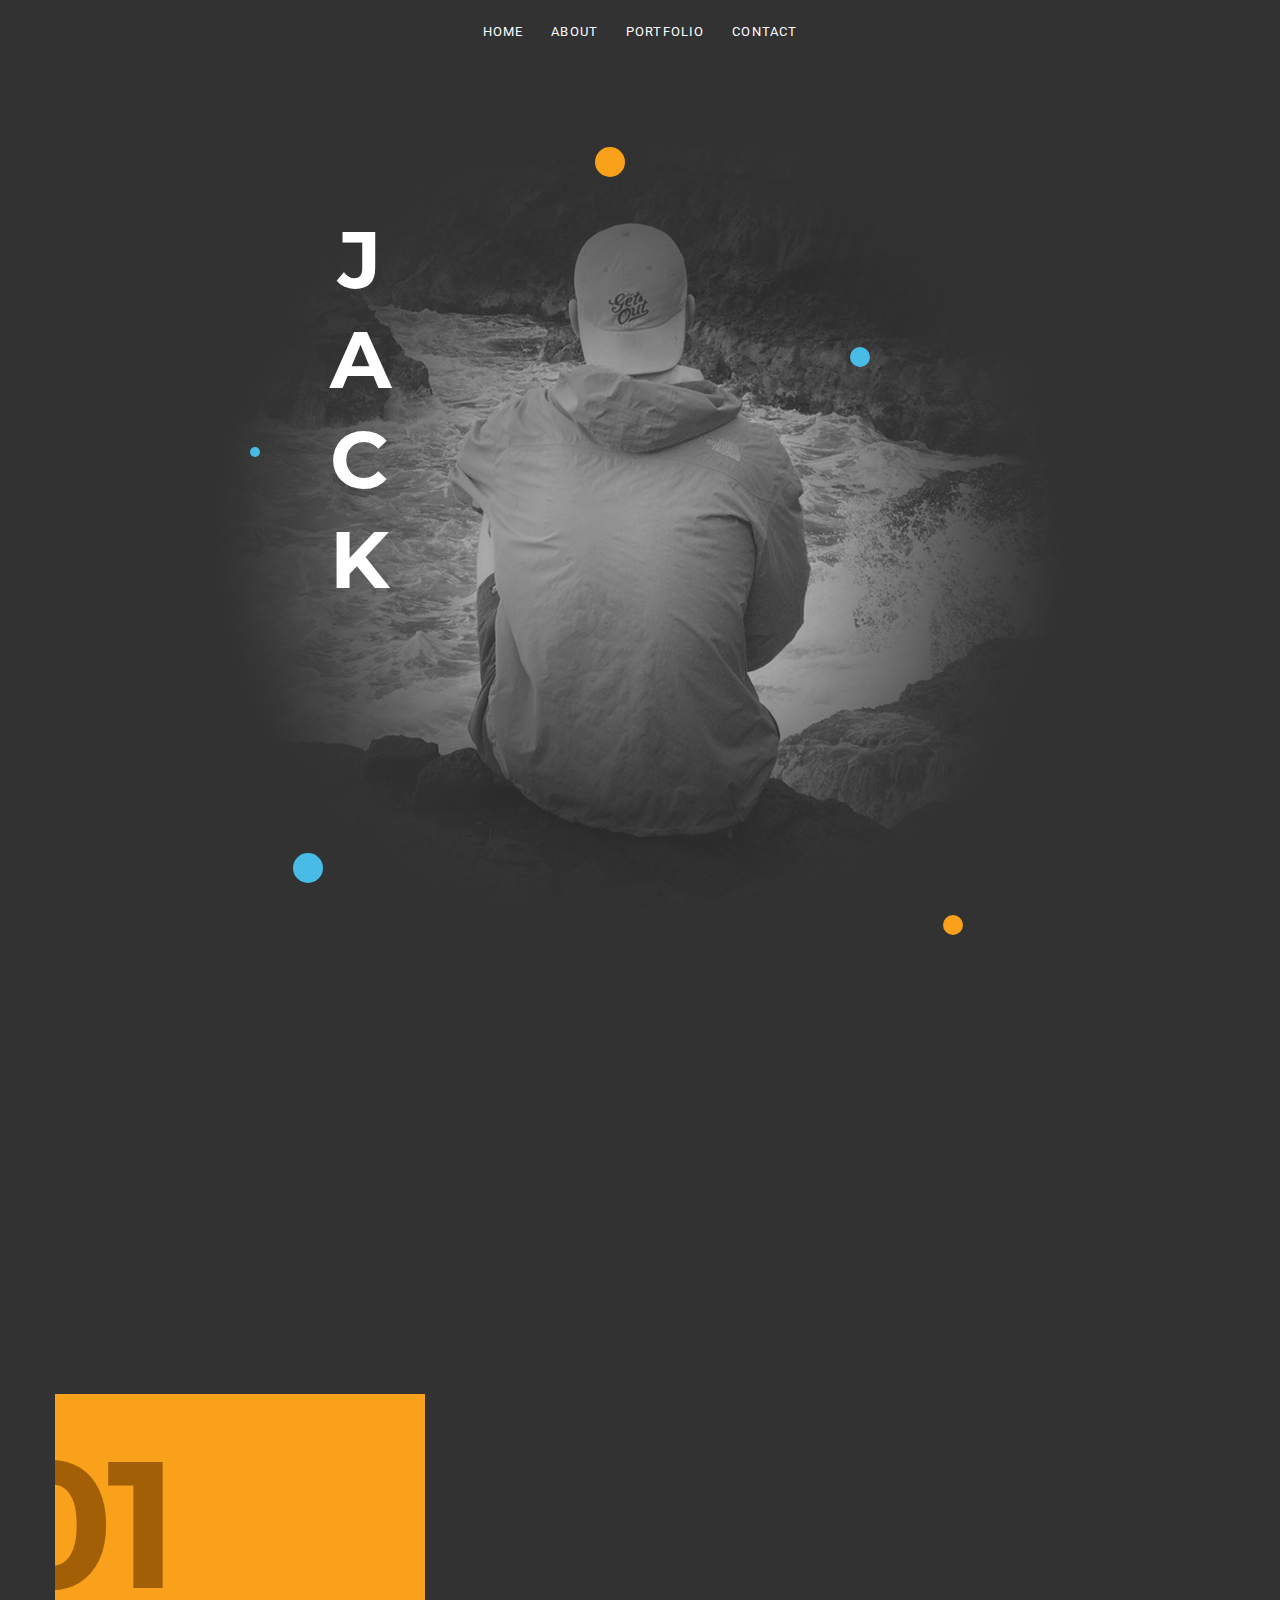
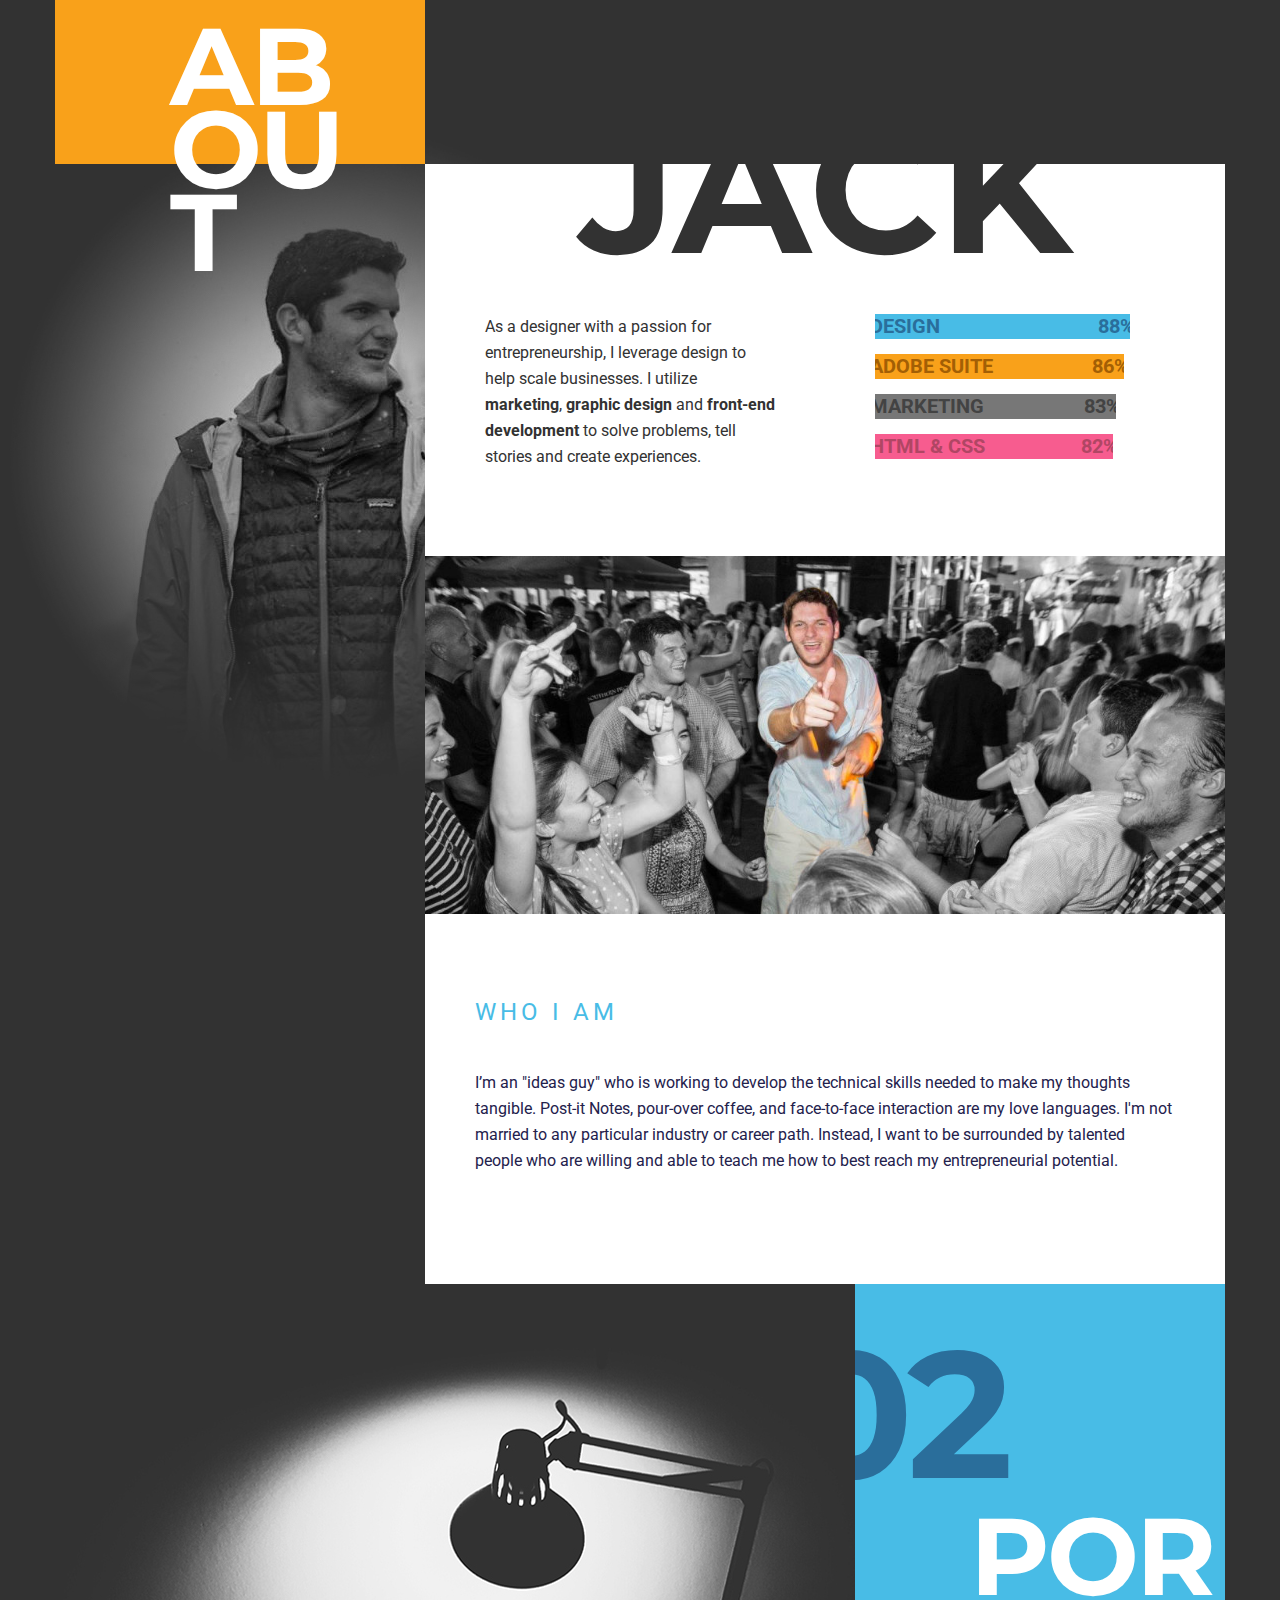
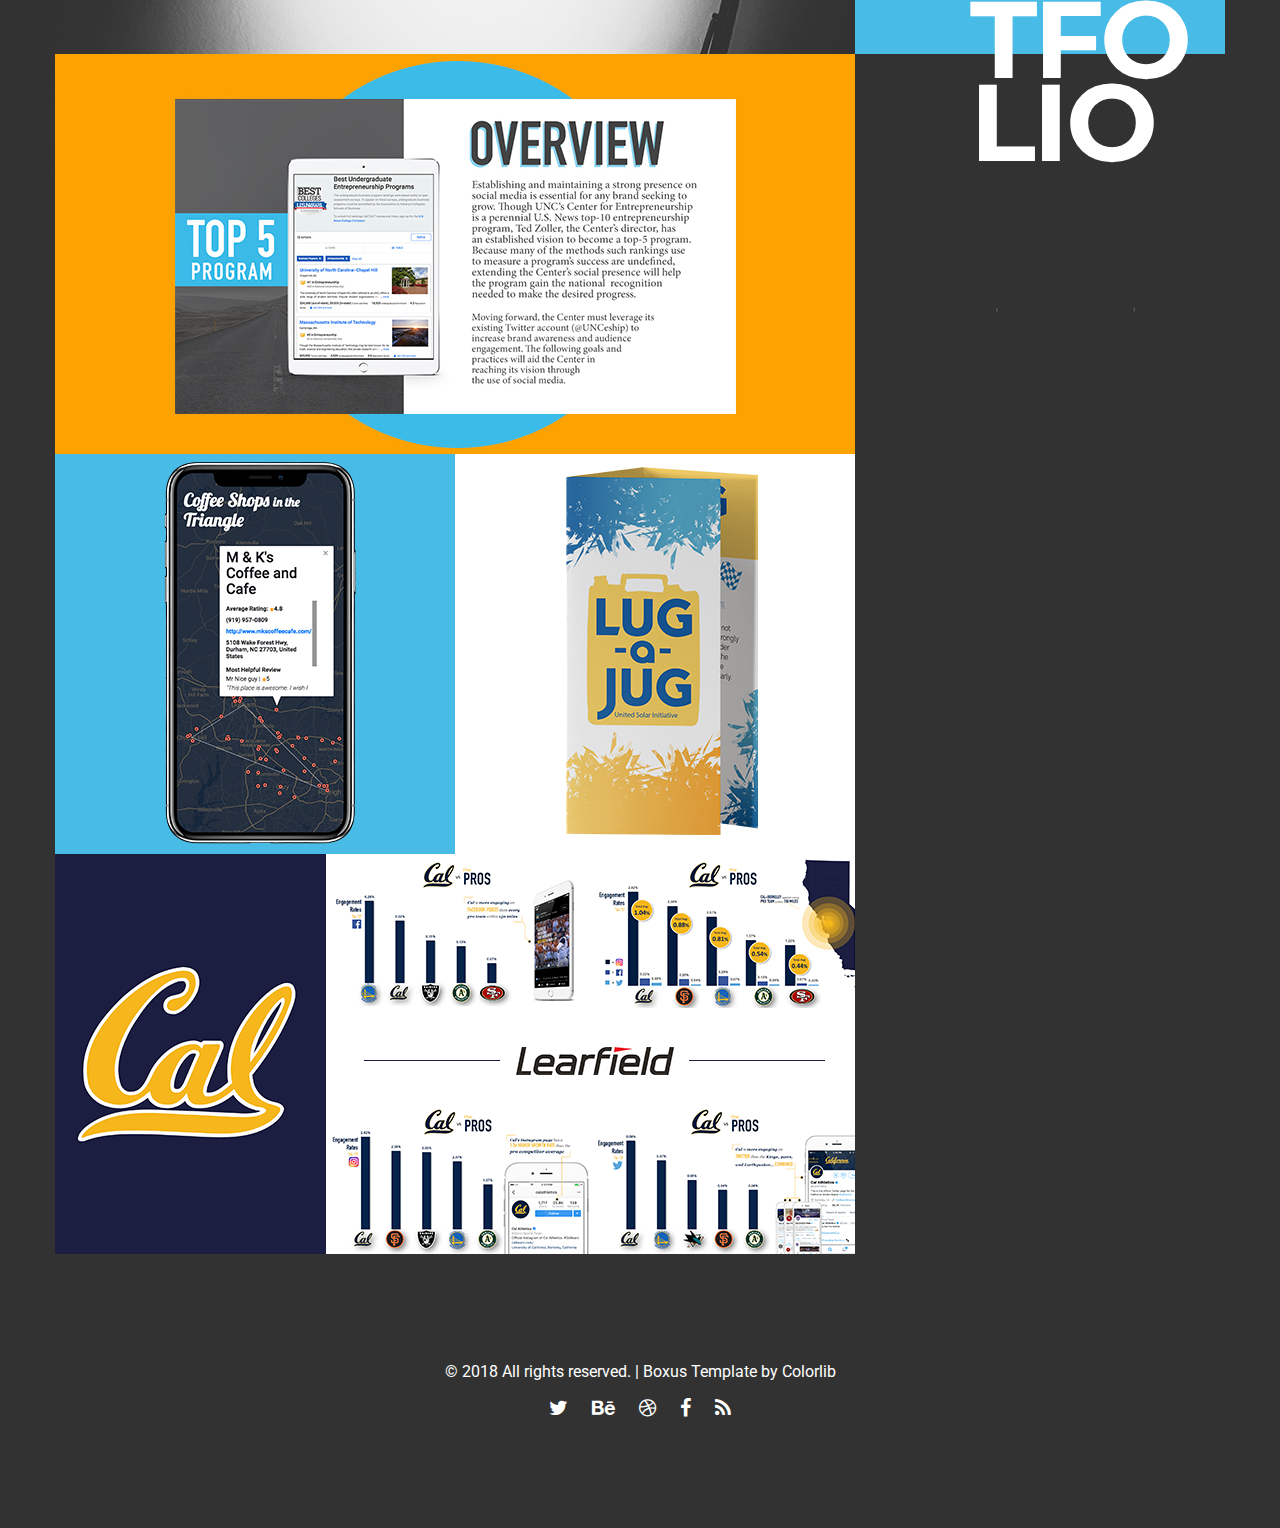
==== index.html @ 092ed798 "orbit done for now" ====
<!DOCTYPE HTML>
<html lang="en-US">
    <head>
        <title>Jack Molloy Design</title>
        <meta http-equiv="Content-Type" content="text/html; charset=UTF-8">
        <meta name="description" content="Template by Colorlib" />
        <meta name="keywords" content="HTML, CSS, JavaScript, PHP" />
        <meta name="author" content="Colorlib" />
        <meta name="viewport" content="width=device-width, initial-scale=1, maximum-scale=1">

        <link rel="shortcut icon" href="images/favicon.png" />
        <link href='http://fonts.googleapis.com/css?family=Roboto:300,400,400i,700,700i,900|Montserrat:400,700|PT+Serif' rel='stylesheet' type='text/css'>
        <link rel="stylesheet" type="text/css"  href='css/clear.css' />
        <link rel="stylesheet" type="text/css"  href='css/common.css' />
        <link rel="stylesheet" type="text/css"  href='css/font-awesome.min.css' />
        <link rel="stylesheet" type="text/css"  href='css/carouFredSel.css' />
        <link rel="stylesheet" type="text/css"  href='css/prettyPhoto.css' />
        <link rel="stylesheet" type="text/css"  href='css/sm-clean.css' />
        <link rel="stylesheet" type="text/css"  href='style.css' />

        <!--[if lt IE 9]>
                <script src="js/html5.js"></script>
        <![endif]-->

    </head>
    <body>

        <!-- Preloader Gif -->
        <table class="doc-loader">
            <tr>
                <td>
                    <img src="images/ajax-document-loader.gif" alt="Loading..." />
                </td>
            </tr>
        </table>

        <!-- Menu -->
        <div class="menu-wrapper center-relative">
            <nav id="header-main-menu">
                <div class="mob-menu">MENU</div>
                <ul class="main-menu sm sm-clean">
                    <li><a href="#home">Home</a></li>
                    <!-- <li><a href="#services">Services</a></li> -->
                    <li><a href="#aboutMe">About</a></li>
                    <li><a href="#portfolio">Portfolio</a></li>
                    <!-- <li><a href="#news">News</a></li>
                    <li><a href="#video">Video</a></li>
                    <li><a href="#skills">Skills</a></li> -->
                    <li><a href="#contact">Contact</a></li>
                </ul>
            </nav>
        </div>



        <!-- Home -->

        <div id="home" class="section intro-page">
            <div class="block ">
                <!-- <img class="top-logo" src="images/final_logo_white.png" alt="Boxus" /> -->
                <br>
                <div class="block content-1170 center-relative ">
                  <!-- <div class="section-title-holder section-title-holder-logo right"> -->

                    <!-- https://codepen.io/alandunning/pen/bNNRvQ -->
                    <div id="circle-orbit-container">

                      <!-- Circles closest to the central point -->
                      <!-- <div id="inner-orbit-bg"> -->
                        <div id="inner-orbit">
                        <div class="inner-orbit-cirlces"></div>
                        <div class="inner-orbit-cirlces-2"></div>
                        <div class="inner-orbit-cirlces-5"></div>
                        <!-- <div class="inner-orbit-cirlces-2"></div> -->
                        </div>
                      <!-- </div> -->

                      <!-- Circles second closest to the central point -->
                      <div id="middle-orbit">
                        <!-- <div class="middle-orbit-cirlces"></div> -->
                        <div class="inner-orbit-cirlces-3"></div>
                        <div class="inner-orbit-cirlces-4"></div>
                      </div>

                      <!-- Circles furthest away to the central point -->
                      <div id="outer-orbit">
                        <!-- <div class="outer-orbit-cirlces"></div> -->
                        <div class="outer-orbit-cirlces-2">
                          <div class="mytextwithicon"></div>
                        </div>
                        <div class="outer-orbit-cirlces-3">
                          <div class="mytextwithicon-2"></div>
                        </div>
                        <div class="outer-orbit-cirlces-4">
                          <div class="mytextwithicon-3"></div>
                        </div>
                        <div class="outer-orbit-cirlces-5">
                          <div class="mytextwithicon-4"></div>
                        </div>
                      </div>



                  </div>

                  <!-- <img src="images/jack_logo2.png" alt=""> -->
                <!-- </div> -->
                <!-- <div class="section-title-holder right">
                    <div class="section-num">
                        <span>01</span>
                    </div>
                    <h2 class="entry-title">JA<br>CK</h2>
                </div> -->
              </div>
                <!-- <h1 class="big-title"> <span class="white">jack</span> <span class="blu">molloy </span><span class="orange">design</span> </h1> -->
            </div>
        </div>


        <!-- Who I Am -->
        <div id="aboutMe" class="section">
            <div class="block content-1170 center-relative">
                <div class="section-title-holder left">
                    <div class="section-num">
                        <span>01</span>
                    </div>
                    <h2 class="entry-title">ABOU<br>T</h2>
                </div>
                <div class="section-content-holder right">
                    <div class="content-wrapper">
                        <div class="content-title-holder">
                            <p class="content-title">Jack</p>
                        </div>
                        <div class="one_half ">
                          As a designer with a passion for entrepreneurship, I leverage design to help scale businesses. I utilize <strong>marketing</strong>, <strong>graphic design</strong> and <strong>front-end development</strong> to solve problems, tell stories and create experiences.
                        </div>
                        <div class="one_half last ">

                          <div class="progress_bar ">
                              <div class="progress_bar_field_holder" style="width:88%;">
                                  <div class="progress_bar_title" style="color: #2a6e9b">DESIGN</div>
                                  <div class="progress_bar_percent_text" style="color: #2a6e9b">88%</div>
                                  <div class="progress_bar_field_perecent" style="background-color:#48bce6;"></div>
                              </div>
                          </div>
                          <div class="progress_bar ">
                              <div class="progress_bar_field_holder" style="width:86%;">
                                  <div class="progress_bar_title" style="color: #a35f05">ADOBE SUITE</div>
                                  <div class="progress_bar_percent_text" style="color: #a35f05">86%</div>
                                  <div class="progress_bar_field_perecent" style="background-color:#f9a11a;"></div>
                              </div>
                          </div>
                          <div class="progress_bar ">
                              <div class="progress_bar_field_holder" style="width:83%;">
                                  <div class="progress_bar_title" style="color: #434343">MARKETING</div>
                                  <div class="progress_bar_percent_text" style="color: #434343">83%</div>
                                  <div class="progress_bar_field_perecent" style="background-color:#777777;"></div>
                              </div>
                          </div>
                          <div class="progress_bar ">
                              <div class="progress_bar_field_holder" style="width:82%;">
                                  <div class="progress_bar_title" style="color: #b04664">HTML & CSS</div>
                                  <div class="progress_bar_percent_text" style="color: #b04664">82%</div>
                                  <div class="progress_bar_field_perecent" style="background-color:#f75c8f;"></div>
                              </div>
                          </div>

                            <!-- <span style="color: #e54b76;"><strong>Aug. 2017 – Present ·</strong></span> <span style="color:#727190;"><em>Art Studio Lorem Donec</em></span><br>
                            <span style="color: #e54b76;"><strong>Summer 2017 ·</strong></span> <span style="color:#727190;"><em>Per Set Web Site</em></span><br>
                            <span style="color: #e54b76;"><strong>2006-2010 ·</strong></span> <span style="color:#727190;"><em>Setera Donec EstNunc</em></span><br>
                            <span style="color: #e54b76;"><strong>2010-2013 ·</strong></span> <span style="color:#727190;"><em>Studio Labore Tempor</em></span><br>
                            <span style="color: #e54b76;"><strong>2013-2016 ·</strong></span> <span style="color:#727190;"><em>Magna Ipsum Amet</em></span><br> -->
                        </div><div class="clear"></div>
                        <br>
                        <br>
                    </div>

                    <div class="full-width ">
                        <script>
                            var aboutImage_speed = "500";
                            var aboutImage_auto = "false";
                            var aboutImage_hover = "true";
                        </script>
                        <div class="image-slider-wrapper relative img aboutImage">
                            <a id="aboutImage_next" class="image_slider_next" href="#"></a>
                            <div class="caroufredsel_wrapper">
                                <ul id="aboutImage" class="image-slider slides">
                                    <li><img src="images/jack.jpg" alt=""></li>
                                    <!-- <li><img src="demo-images/about_img_05.jpg" alt=""></li>
                                    <li><img src="demo-images/about_img_06.jpg" alt=""></li> -->
                                </ul>
                            </div>
                            <div class="clear"></div>
                        </div>

                        <script>
                            var team1_speed = "500";
                            var team1_auto = "false";
                            var team1_hover = "true";
                        </script>
                        <div class="image-slider-wrapper relative team team1">
                            <a id="team1_next" class="image_slider_next" href="#"></a>
                            <div class="caroufredsel_wrapper">
                                <ul id="team1" class="image-slider slides">
                                    <li>
                                        <div class="member-content-holder">
                                            <!-- <h4 class="member-name">Jack Molloy</h4> -->
                                            <p class="member-position">WHO I AM</p>
                                            <div class="member-content">
                                              I’m an "ideas guy" who is working to develop the technical skills needed to make my thoughts tangible. Post-it Notes, pour-over coffee, and face-to-face interaction are my love languages. I'm not married to any particular industry or career path. Instead, I want to be surrounded by talented people who are willing and able to teach me how to best reach my entrepreneurial potential.<br>
                                            </div>
                                        </div>
                                        <!-- <div class="member-image-holder">
                                            <img src="demo-images/about_img_01.jpg" alt="">
                                        </div> -->
                                        <div class="clear"></div>
                                    </li>

                                    <!-- <li>
                                        <div class="member-content-holder">
                                            <h4 class="member-name">John Doe</h4>
                                            <p class="member-position">SEO MASTER</p>
                                            <div class="member-content">
                                                Eiusmod tempor incididunt ut dolore magna labore eiusmod. Lorem ipsum dolor sit amet consectetur est lorem adipisicing elit, sed do eiusmod tempor polor sit amet consectetur.<br>
                                            </div>
                                        </div>
                                        <div class="member-image-holder">
                                            <img src="demo-images/about_img_02.jpg" alt="">
                                        </div>
                                        <div class="clear"></div>
                                    </li> -->

                                    <!-- <li>
                                        <div class="member-content-holder">
                                            <h4 class="member-name">John Doe</h4>
                                            <p class="member-position">PSD GURU</p>
                                            <div class="member-content">
                                                Eiusmod tempor incididunt ut dolore magna labore eiusmod. Lorem ipsum dolor sit amet consectetur est lorem adipisicing elit, sed do eiusmod tempor polor sit amet consectetur.<br>
                                            </div>
                                        </div>
                                        <div class="member-image-holder">
                                            <img src="demo-images/about_img_03.jpg" alt="">
                                        </div>
                                        <div class="clear"></div>
                                    </li> -->
                                </ul>
                            </div>
                            <div class="clear"></div>
                        </div>
                    </div>   <!-- end full-width div -->

                </div>
                <div class="clear"></div>
            </div>
        </div>



        <!-- Service -->

        <!-- <div id="services" class="section">
            <div class="block content-1170 center-relative">
                <div class="section-title-holder left">
                    <div class="section-num">
                        <span>01</span>
                    </div>
                    <h2 class="entry-title">Services</h2>
                </div>
                <div class="section-content-holder right">
                    <div class="content-wrapper">
                        <script>
                            var slider1_speed = "500";
                            var slider1_auto = "false";
                            var slider1_hover = "true";
                        </script>
                        <div class="image-slider-wrapper relative service slider1">
                            <a id="slider1_next" class="image_slider_next" href ="#"></a>

                            <ul id="slider1" class="image-slider slides">
                                <li>
                                    <div class="service-holder ">
                                        <img src="demo-images/icon_01.png" alt="">
                                        <div class="service-content-holder">
                                            <div class="service-title">BRANDING</div>
                                            <div class="service-content">
                                                Donecos arem ipsum sit amet consectetur adipisicing elit sed eiusmod tempor incididunt ut donecos dolore ipsum temporest.<br />
                                            </div>
                                        </div>
                                    </div>
                                    <div class="service-holder ">
                                        <img src="demo-images/icon_02.png" alt="">
                                        <div class="service-content-holder">
                                            <div class="service-title">MOBILE APPS</div>
                                            <div class="service-content">
                                                Disum lorem sit amet consectetur adipisicing elit sed eiusmod tempor incididunt ut donecos dolore ipsum temporest.<br />
                                            </div>
                                        </div>
                                    </div>
                                    <div class="service-holder ">
                                        <img src="demo-images/icon_03.png" alt="">
                                        <div class="service-content-holder">
                                            <div class="service-title">WEB</div>
                                            <div class="service-content">
                                                Polor sit amet consectetur adipisicing elit sed eiusmod tempor incididunt ut dolore magna labore eiusmod.<br />
                                            </div>
                                        </div>
                                    </div>
                                    <div class="service-holder ">
                                        <img src="demo-images/icon_04.png" alt="">
                                        <div class="service-content-holder">
                                            <div class="service-title">GRAPHIC</div>
                                            <div class="service-content">
                                                Cadipisicing elit sed eiusmod tempor incididunt ut labore lorem ipsum dolor sit amet consectetur lorem ipsum dolor sit amet.<br />
                                            </div>
                                        </div>
                                    </div>
                                </li>
                                <li>
                                    <div class="service-holder ">
                                        <img src="demo-images/icon_03.png" alt="">
                                        <div class="service-content-holder">
                                            <div class="service-title">SERVICES</div>
                                            <div class="service-content">
                                                Donecos arem ipsum sit amet consectetur adipisicing elit sed eiusmod tempor incididunt ut donecos dolore ipsum temporest.<br />
                                            </div>
                                        </div>
                                    </div>
                                    <div class="service-holder ">
                                        <img src="demo-images/icon_04.png" alt="">
                                        <div class="service-content-holder">
                                            <div class="service-title">PSD</div>
                                            <div class="service-content">
                                                Disum lorem sit amet consectetur adipisicing elit sed eiusmod tempor incididunt ut donecos dolore ipsum temporest.<br />
                                            </div>
                                        </div>
                                    </div>
                                    <div class="service-holder ">
                                        <img src="demo-images/icon_02.png" alt="">
                                        <div class="service-content-holder">
                                            <div class="service-title">HTML</div>
                                            <div class="service-content">
                                                Polor sit amet consectetur adipisicing elit sed eiusmod tempor incididunt ut dolore magna labore eiusmod.<br />
                                            </div>
                                        </div>
                                    </div>
                                    <div class="service-holder ">
                                        <img src="demo-images/icon_01.png" alt="">
                                        <div class="service-content-holder">
                                            <div class="service-title">PHP</div>
                                            <div class="service-content">
                                                Cadipisicing elit sed eiusmod tempor incididunt ut labore lorem ipsum dolor sit amet consectetur lorem ipsum dolor sit amet.<br />
                                            </div>
                                        </div>
                                    </div>
                                </li>
                            </ul>
                            <div class = "clear"></div>
                        </div>

                    </div>
                </div>
                <div class='clear'></div>
            </div>
        </div> -->


        <!-- Portfolio -->
        <div id="portfolio" class="section">
            <div class="block content-1170 center-relative">
                <div class="section-title-holder right">
                    <div class="section-num">
                        <span>02</span>
                    </div>
                    <h2 class="entry-title">Portfolio</h2>
                </div>
                <div class="section-content-holder portfolio-holder left">
                    <div class="grid" id="portfolio-grid">
                        <div class="grid-sizer"></div>
                        <div class="grid-item element-item p_one">
                            <a href="single-portfolio.html">
                                <img src="images/ces_sm_thumb_simple.jpg" alt="">
                                <div class="portfolio-text-holder">
                                    <div class="portfolio-text-wrapper">
                                        <p class="portfolio-type">
                                            <img src="images/icon_post.svg" alt="">
                                        </p>
                                        <p class="portfolio-text">MARKETING</p>
                                        <p class="portfolio-sec-text">@UNCeship Social Media Strategy</p>
                                    </div>
                                </div>
                            </a>
                        </div>
                        <div class="grid-item element-item p_one_half">
                            <a href="single-portfolio2.html">
                                <img src="images/coffee_thumb.jpg" alt="">
                                <div class="portfolio-text-holder">
                                    <div class="portfolio-text-wrapper">
                                        <p class="portfolio-type">
                                            <img src="images/icon_post.svg" alt="">
                                        </p>
                                        <p class="portfolio-text">FRONT-END DEVELOPMENT</p>
                                        <p class="portfolio-sec-text">Coffee Shop Locator</p>
                                    </div>
                                </div>
                            </a>
                        </div>
                        <div class="grid-item element-item p_one_half">
                            <a href="single-portfolio3.html">
                                <img src="images/broch_thumb3.jpg" alt="">
                                <div class="portfolio-text-holder">
                                    <div class="portfolio-text-wrapper">
                                        <p class="portfolio-type">
                                            <img src="images/icon_post.svg" alt="">
                                        </p>
                                        <p class="portfolio-text">GRAPHIC DESIGN</p>
                                        <p class="portfolio-sec-text">USI Brochure</p>
                                    </div>
                                </div>
                            </a>
                        </div>
                        <div class="grid-item element-item p_one">
                            <a href="single-portfolio4.html">
                                <img src="images/cal_thumb_main.png" alt="">
                                <div class="portfolio-text-holder">
                                    <div class="portfolio-text-wrapper">
                                        <p class="portfolio-type">
                                            <img src="images/icon_post.svg" alt="">
                                        </p>
                                        <p class="portfolio-text">MARKETING</p>
                                        <p class="portfolio-sec-text">UC-Berkeley vs. The Pros</p>
                                    </div>
                                </div>
                            </a>
                        </div>
                        <!-- <div class="grid-item element-item p_one_half">
                            <a data-rel="prettyPhoto[gallery1]" href="demo-images/portfolio_item_08.jpg">
                                <img src="demo-images/portfolio_item_08.jpg" alt="">
                                <div class="portfolio-text-holder">
                                    <div class="portfolio-text-wrapper">
                                        <p class="portfolio-type">
                                            <img src="images/icon_post.svg" alt="">
                                        </p>
                                        <p class="portfolio-text">PSD MOCKUP</p>
                                        <p class="portfolio-sec-text">Smart Watch</p>
                                    </div>
                                </div>
                            </a>
                        </div>
                        <div class="grid-item element-item p_one">
                            <a data-rel="prettyPhoto[gallery1]" href="demo-images/portfolio_item_05.jpg">
                                <img src="demo-images/portfolio_item_05.jpg" alt="">
                                <div class="portfolio-text-holder">
                                    <div class="portfolio-text-wrapper">
                                        <p class="portfolio-type">
                                            <img src="images/icon_post.svg" alt="">
                                        </p>
                                        <p class="portfolio-text">PSD MOCKUP</p>
                                        <p class="portfolio-sec-text">Smart Watch</p>
                                    </div>
                                </div>
                            </a>
                        </div> -->
                    </div>

                    <div class="clear"></div>
                    <!-- <div class="block portfolio-load-more-holder">
                        <a target="_self" class="more-posts">LOAD MORE</a>
                        <img src="images/icon_infinity.svg" alt="Load more">
                    </div>
                </div> -->
                <div class="clear"></div>
            </div>
            <div class="clear"></div>
        </div>


        <!-- About -->
        <!-- <div id="about" class="section">
            <div class="block content-1170 center-relative">
                <div class="section-title-holder left">
                    <div class="section-num">
                        <span>03</span>
                    </div>
                    <h2 class="entry-title">CRAFTERS</h2>
                </div>
                <div class="section-content-holder right">
                    <div class="content-wrapper">
                        <div class="content-title-holder">
                            <p class="content-title">About</p>
                        </div>
                        <div class="one_half ">
                            Polor sit amet consectetur adipisicing elit sed eiusmod tempor incididunt ut dolore magna labore eiusmod. Lorem ipsum <strong>dolor sit amet</strong> consectetur est adipisicing elit, sed do eiusmod tempor
                        </div>
                        <div class="one_half last ">
                            <span style="color: #e54b76;"><strong>2001-2003 ·</strong></span> <span style="color:#727190;"><em>Art Studio Lorem Donec</em></span><br>
                            <span style="color: #e54b76;"><strong>2003-2006 ·</strong></span> <span style="color:#727190;"><em>Per Set Web Site</em></span><br>
                            <span style="color: #e54b76;"><strong>2006-2010 ·</strong></span> <span style="color:#727190;"><em>Setera Donec EstNunc</em></span><br>
                            <span style="color: #e54b76;"><strong>2010-2013 ·</strong></span> <span style="color:#727190;"><em>Studio Labore Tempor</em></span><br>
                            <span style="color: #e54b76;"><strong>2013-2016 ·</strong></span> <span style="color:#727190;"><em>Magna Ipsum Amet</em></span><br>
                        </div><div class="clear"></div>
                        <br>
                        <br>
                    </div>

                    <div class="full-width ">
                        <script>
                            var aboutImage_speed = "500";
                            var aboutImage_auto = "false";
                            var aboutImage_hover = "true";
                        </script>
                        <div class="image-slider-wrapper relative img aboutImage">
                            <a id="aboutImage_next" class="image_slider_next" href="#"></a>
                            <div class="caroufredsel_wrapper">
                                <ul id="aboutImage" class="image-slider slides">
                                    <li><img src="demo-images/about_img_04.jpg" alt=""></li>
                                    <li><img src="demo-images/about_img_05.jpg" alt=""></li>
                                    <li><img src="demo-images/about_img_06.jpg" alt=""></li>
                                </ul>
                            </div>
                            <div class="clear"></div>
                        </div>

                        <script>
                            var team1_speed = "500";
                            var team1_auto = "false";
                            var team1_hover = "true";
                        </script>
                        <div class="image-slider-wrapper relative team team1">
                            <a id="team1_next" class="image_slider_next" href="#"></a>
                            <div class="caroufredsel_wrapper">
                                <ul id="team1" class="image-slider slides">
                                    <li>
                                        <div class="member-content-holder">
                                            <h4 class="member-name">Robert Williams</h4>
                                            <p class="member-position">LEAD DESIGNER</p>
                                            <div class="member-content">
                                                Eiusmod tempor incididunt ut dolore magna labore eiusmod. Lorem ipsum dolor sit amet consectetur est lorem adipisicing elit, sed do eiusmod tempor polor sit amet consectetur.<br>
                                            </div>
                                        </div>
                                        <div class="member-image-holder">
                                            <img src="demo-images/about_img_01.jpg" alt="">
                                        </div>
                                        <div class="clear"></div>
                                    </li>

                                    <li>
                                        <div class="member-content-holder">
                                            <h4 class="member-name">John Doe</h4>
                                            <p class="member-position">SEO MASTER</p>
                                            <div class="member-content">
                                                Eiusmod tempor incididunt ut dolore magna labore eiusmod. Lorem ipsum dolor sit amet consectetur est lorem adipisicing elit, sed do eiusmod tempor polor sit amet consectetur.<br>
                                            </div>
                                        </div>
                                        <div class="member-image-holder">
                                            <img src="demo-images/about_img_02.jpg" alt="">
                                        </div>
                                        <div class="clear"></div>
                                    </li>

                                    <li>
                                        <div class="member-content-holder">
                                            <h4 class="member-name">John Doe</h4>
                                            <p class="member-position">PSD GURU</p>
                                            <div class="member-content">
                                                Eiusmod tempor incididunt ut dolore magna labore eiusmod. Lorem ipsum dolor sit amet consectetur est lorem adipisicing elit, sed do eiusmod tempor polor sit amet consectetur.<br>
                                            </div>
                                        </div>
                                        <div class="member-image-holder">
                                            <img src="demo-images/about_img_03.jpg" alt="">
                                        </div>
                                        <div class="clear"></div>
                                    </li>
                                </ul>
                            </div>
                            <div class="clear"></div>
                        </div> -->
                    <!-- </div>

                </div>
                <div class="clear"></div>
            </div>
        </div> -->


        <!-- News -->
        <!-- <div id="news" class="section">
            <div class="block content-1170 center-relative">
                <div class="section-title-holder right">
                    <div class="section-num">
                        <span>
                            04
                        </span>
                    </div>
                    <h2 class="entry-title">STORIES</h2>
                </div>
                <div class="section-content-holder left">
                    <div class="content-wrapper">
                        <div class="blog-holder block center-relative">

                            <article class="relative blog-item-holder center-relative">
                                <div class="num">01</div>
                                <div class="info">
                                    <div class="author vcard ">Robert Williams</div>
                                    <div class="cat-links">
                                        <ul>
                                            <li><a href="#">BRANDING</a></li>
                                        </ul>
                                    </div>
                                </div>
                                <h3 class="entry-title">
                                    <a href="#">Eiusmod tempor incididunt ut dolore magna labore eiusmod ipsum dolor</a>
                                </h3>
                                <div class="clear"></div>
                            </article>

                            <article class="relative blog-item-holder center-relative">
                                <div class="num">02</div>
                                <div class="info">
                                    <div class="author vcard ">Jim Davis</div>
                                    <div class="cat-links">
                                        <ul>
                                            <li><a href="#">TECH</a></li>
                                        </ul>
                                    </div>
                                </div>
                                <h3 class="entry-title">
                                    <a href="#">Incididunt ut dolore magna labore eiusmod lorem ipsum dolor sit</a>
                                </h3>
                                <div class="clear"></div>
                            </article>

                            <article class="relative blog-item-holder center-relative">
                                <div class="num">03</div>
                                <div class="info">
                                    <div class="author vcard ">Ann Peterson</div>
                                    <div class="cat-links">
                                        <ul>
                                            <li><a href="#">CRAFTING</a></li>
                                        </ul>
                                    </div>
                                </div>
                                <h3 class="entry-title">
                                    <a href="#">Labore eiusmod lorem ipsum dolor sit amet nunc labore incididunt ut dolore</a>
                                </h3>
                                <div class="clear"></div>
                            </article>

                            <article class="relative blog-item-holder center-relative">
                                <div class="num">04</div>
                                <div class="info">
                                    <div class="author vcard ">Robert Williams</div>
                                    <div class="cat-links">
                                        <ul>
                                            <li><a href="#">CRAFTING</a></li>
                                        </ul>
                                    </div>
                                </div>
                                <h3 class="entry-title">
                                    <a href="#">Dolor sit amet nunc labore incididunt ut dolore magna labore eiusmod</a>
                                </h3>
                                <div class="clear"></div>
                            </article>

                            <div class="latest-post-bottom-text">
                                <a href="#">GO TO BLOG</a>
                            </div>
                        </div>

                    </div>
                </div>
                <div class="clear"></div>
            </div>

            <div class="block content-1170 center-relative">
                <div class="extra-content-left">
                    <script> var text1_speed = "500";
                        var text1_auto = "false";
                        var text1_hover = "true";
                    </script>
                    <div class="text1 testimonial-slider-holder slider-holder">
                        <div class="caroufredsel_wrapper">
                            <ul id="text1" class="slides testimonial">
                                <li>
                                    <div class="testimonial-content">
                                        <p class="testimonial-text">The difference between a Designer and Developer, when it comes to design skills, is the difference between shooting a bullet and throwing it.</p>
                                        <p class="testimonial-author">SCOTT HANSELMAN</p>
                                    </div>
                                    <div class="clear">
                                    </div>
                                </li>
                                <li style="width: 500px;">
                                    <div class="testimonial-content">
                                        <p class="testimonial-text">To create anything–whether a short story or a magazine profile or a film or a sitcom–is to believe, if only momentarily, you are capable of magic.</p>
                                        <p class="testimonial-author">TOM BISSEL</p>
                                    </div>
                                    <div class="clear"></div>
                                </li>
                                <li>
                                    <div class="testimonial-content">
                                        <p class="testimonial-text">As a profession, graphic designers have been shamefully remiss or ineffective about plying their craft for social or political betterment.</p>
                                        <p class="testimonial-author">STEVEN HELLER</p>
                                    </div>
                                    <div class="clear"></div>
                                </li>
                            </ul>
                        </div>
                        <a id="text1_next" class="carousel_text_next" href="#"></a>
                        <div class="clear"></div>
                    </div>
                </div>
            </div>
        </div> -->


        <!-- Video -->
        <!-- <div id="video" class="section">
            <div class="block content-1170 center-relative">
                <div class="section-title-holder left">
                    <div class="section-num">
                        <span>
                            05
                        </span>
                    </div>
                    <h2 class="entry-title">OFFER</h2>
                </div>
                <div class="section-content-holder right">
                    <div class="content-wrapper">
                        <div class="content-title-holder">
                            <p class="content-title">Video</p>
                        </div>
                        <div class="one_half ">
                            Polor sit amet consectetur adipisicing elit sed eiusmod tempor incididunt ut dolore magna labore eiusmod. Lorem ipsum <strong>dolor sit amet</strong> consectetur est adipisicing elit, sed do eiusmod tempor
                        </div>
                        <div class="one_half last ">
                            <span style="color: #FFBA42;"><strong>2001-2003 ·</strong></span> <span style="color: #727190;"><em>Art Studio Lorem Donec</em></span><br>
                            <span style="color: #FFBA42;"><strong>2003-2006 ·</strong></span> <span style="color: #727190;"><em>Per Set Web Site</em></span><br>
                            <span style="color: #FFBA42;"><strong>2006-2010 ·</strong></span> <span style="color: #727190;"><em>Setera Donec EstNunc</em></span><br>
                            <span style="color: #FFBA42;"><strong>2010-2013 ·</strong></span> <span style="color: #727190;"><em>Studio Labore Tempor</em></span><br>
                            <span style="color: #FFBA42;"><strong>2013-2016 ·</strong></span> <span style="color: #727190;"><em>Magna Ipsum Amet</em></span><br>
                        </div><div class="clear"></div>
                        <br>
                        <br>
                    </div>
                    <div class="full-width ">
                        <a class="video-popup-holder" href="https://vimeo.com/157276599" data-rel="prettyPhoto[gallery-video1]">
                            <img class="thumb" src="demo-images/video_img.jpg" alt="">
                            <img class="popup-play" src="images/icon_video.svg" alt="Play">
                        </a>
                    </div>
                </div>
                <div class="clear"></div>
            </div>

            <div class="extra-content-full-width">
                <script>
                    var fwslider1_speed = "500";
                    var fwslider1_auto = "false";
                    var fwslider1_hover = "true";
                    var fwslider1_start = "0";
                    var fwslider1_width = "400";
                    var fwslider1_num = "5";
                </script>
                <div class="fwslider1 fw-image-slider-holder list_carousel relative">
                    <div class="caroufredsel_wrapper">
                        <ul id="fwslider1" class="fw-image-slider">
                            <li class="fw-slide">
                                <img src="demo-images/icon_editing.png" alt="">
                                <p class="fw-slide-text">Video Editing</p>
                            </li>
                            <li class="fw-slide">
                                <img src="demo-images/icon_clear.png" alt="">
                                <p class="fw-slide-text">Premium Cleer</p>
                            </li>
                            <li class="fw-slide">
                                <img src="demo-images/icon_display.png" alt="">
                                <p class="fw-slide-text">For All Displays</p>
                            </li>
                            <li class="fw-slide">
                                <img src="demo-images/icon_time.png" alt="">
                                <p class="fw-slide-text">Right On Time</p>
                            </li>
                            <li class="fw-slide">
                                <img src="demo-images/icon_ideas.png" alt="">
                                <p class="fw-slide-text">Innovative Ideas</p>
                            </li>
                            <li class="fw-slide">
                                <img src="demo-images/icon_sound.png" alt="">
                                <p class="fw-slide-text">Perfect Sound</p>
                            </li>
                            <li class="fw-slide">
                                <img src="demo-images/icon_solution.png" alt="">
                                <p class="fw-slide-text">3D Solution</p>
                            </li>
                        </ul>
                    </div>
                    <div class="clear"></div>
                    <div id="fwslider1_fw_image_slide_pager" class="fw_carousel_pagination"></div>
                </div>
                <a id="fwslider1_fw_next" class="carousel_fw_next" href="#"></a>
                <div class="clear"></div>
            </div>
        </div> -->


        <!-- Skills -->

        <!-- <div id="skills" class="section">
            <div class="block content-1170 center-relative">
                <div class="section-title-holder right">
                    <div class="section-num">
                        <span>06</span>
                    </div>
                    <h2 class="entry-title">EXPERTISE</h2>
                </div>
                <div class="section-content-holder left">
                    <div class="content-wrapper">
                        <div class="content-title-holder">
                            <p class="content-title">Skills</p>
                        </div>
                        <p>Fusce suscipit, orci eget lobortis sodales, velit nunc tristique metus, in tristique odio ante id sem. Etiam in quam et sapien bibendum mollis. Morbi eget velit eros, quis imperdiet arcusere perdan. Nunc lorem justo, pellentesque ac egestas quis.</p>
                        <br>
                        <div class="progress_bar ">
                            <div class="progress_bar_field_holder" style="width:81%;">
                                <div class="progress_bar_title" style="color: #55B286">HTML</div>
                                <div class="progress_bar_percent_text" style="color: #55B286">81%</div>
                                <div class="progress_bar_field_perecent" style="background-color:#32DB8A;"></div>
                            </div>
                        </div>
                        <div class="progress_bar ">
                            <div class="progress_bar_field_holder" style="width:93%;">
                                <div class="progress_bar_title" style="color: #E3A536">CSS</div>
                                <div class="progress_bar_percent_text" style="color: #E3A536">93%</div>
                                <div class="progress_bar_field_perecent" style="background-color:#FFBB42;"></div>
                            </div>
                        </div>
                        <div class="progress_bar ">
                            <div class="progress_bar_field_holder" style="width:72%;">
                                <div class="progress_bar_title" style="color: #B24564">PSD</div>
                                <div class="progress_bar_percent_text" style="color: #B24564">72%</div>
                                <div class="progress_bar_field_perecent" style="background-color:#E74C78;"></div>
                            </div>
                        </div>
                        <div class="progress_bar ">
                            <div class="progress_bar_field_holder" style="width:99%;">
                                <div class="progress_bar_title" style="color: #468ac7">DESIGN</div>
                                <div class="progress_bar_percent_text" style="color: #468ac7">99%</div>
                                <div class="progress_bar_field_perecent" style="background-color:#4C9EE7;"></div>
                            </div>
                        </div>
                    </div>
                </div>
                <div class="clear"></div>
            </div>
        </div> -->

        <!-- Contact -->
        <!-- <div id="contact" class="section">
            <div class="block content-1170 center-relative">
                <div class="section-title-holder left">
                    <div class="section-num">
                        <span>
                            07
                        </span>
                    </div>
                    <h2 class="entry-title">Contact</h2>
                </div>
                <div class="section-content-holder right">
                    <div class="content-wrapper">
                        <div class="one_half ">
                            <p>Consectetur adipisicing elit sed eiusmod tempor incididunt ut dolore magna labore eiusmod. Lorem ipsum dolor sit amet consectetur est adipisicing elit, sed do eiusmod tempor.</p>
                            <br>
                            <p><strong><span style="color: #e64b77;">Incididunt ut dolore</span></strong> magna labore eiusmod. Dolor sit amet consectetur est adipisicing elit, sed do eiusmod.</p>
                        </div>
                        <div class="one_half last">
                            <div class="contact-form">
                                <p><input id="name" type="text" name="your-name" placeholder="Name"></p>
                                <p><input id="contact-email" type="email" name="your-email" placeholder="Email"></p>
                                <p><input id="subject" type="text" name="your-subject" placeholder="Subject"></p>
                                <p><textarea id="message" name="your-message" placeholder="Message"></textarea></p>
                                <p><input type="submit" onClick="SendMail()" value="SEND"></p>
                            </div>
                        </div>
                        <div class="clear"></div>
                    </div>
                    <div class="full-width">
                        <iframe src="https://www.google.com/maps/embed?pb=!1m14!1m12!1m3!1d4274.290564544589!2d-75.2952832049782!3d40.753669641460846!2m3!1f0!2f0!3f0!3m2!1i1024!2i768!4f13.1!5e0!3m2!1sen!2srs!4v1444506658649" width="600" height="450" frameborder="0" style="border:0" allowfullscreen></iframe>
                    </div>
                </div>
                <div class="clear"></div>
            </div>
        </div> -->

        <!-- Footer -->

        <footer>
            <div class="footer content-1170 center-relative">
                <ul>
                    <li class="copyright-footer">
                        © 2018 All rights reserved. | Boxus Template by <a href="https://colorlib.com" target="_blank">Colorlib</a>
                    </li>
                    <li class="social-footer">
                        <a href="#"><span class="fa fa-twitter"></span></a>
                        <a href="#"><span class="fa fa-behance"></span></a>
                        <a href="#"><span class="fa fa-dribbble"></span></a>
                        <a href="#"><span class="fa fa-facebook"></span></a>
                        <a href="#"><span class="fa fa-rss"></span></a>
                    </li>
                </ul>
            </div>
        </footer>


        <!--Load JavaScript-->
        <script type="text/javascript" src="js/jquery.js"></script>
        <script type='text/javascript' src='js/jquery.sticky-kit.min.js'></script>
        <script type='text/javascript' src='js/jquery.smartmenus.min.js'></script>
        <script type='text/javascript' src='js/jquery.sticky.js'></script>
        <script type='text/javascript' src='js/jquery.dryMenu.js'></script>
        <script type='text/javascript' src='js/isotope.pkgd.js'></script>
        <script type='text/javascript' src='js/jquery.carouFredSel-6.2.0-packed.js'></script>
        <script type='text/javascript' src='js/jquery.mousewheel.min.js'></script>
        <script type='text/javascript' src='js/jquery.touchSwipe.min.js'></script>
        <script type='text/javascript' src='js/jquery.easing.1.3.js'></script>
        <script type='text/javascript' src='js/imagesloaded.pkgd.js'></script>
        <script type='text/javascript' src='js/jquery.prettyPhoto.js'></script>
        <script type='text/javascript' src='js/main.js'></script>
    </body>
</html>
---- css/clear.css ----
html, body, div, span, object, iframe,
h1, h2, h3, h4, h5, h6, p, blockquote, pre,
abbr, address, cite, code,
del, dfn, em, img, ins, kbd, q, samp,
small, strong, sub, sup, var,
b, i, ol, ul, li,
fieldset, form, label, legend,
table, caption, tbody, tfoot, thead, tr, th, td,
article, aside, canvas, details, figcaption, figure, 
footer, header, hgroup, menu, nav, section, summary,
time, mark, audio, video {
    margin:0;
    padding:0;
    border:0;
    outline: none;
    font-size:100%;
    vertical-align:baseline;
    background:transparent;
}

body {
    line-height:1;
}

article,aside,details,figcaption,figure,
footer,header,hgroup,menu,nav,section { 
    display:block;
}

nav ul,ul,ol {
    list-style:none;
}

blockquote, q {
    quotes:none;
}

blockquote:before, blockquote:after,
q:before, q:after {
    content:'';
    content:none;
}

a {
    margin:0;
    padding:0;
    font-size:100%;
	outline: none;
    vertical-align:baseline;
    background:transparent;
}

ins {
    background-color:#ff9;
    color:#000;
    text-decoration:none;
}

mark {
    background-color:#ff9;
    color:#000; 
    font-style:italic;
    font-weight:bold;
}

del {
    text-decoration: line-through;
}

abbr[title], dfn[title] {
    border-bottom:1px dotted;
    cursor:help;
}

table {
    border-collapse:collapse;
    border-spacing:0;
}

hr {
    display:block;
    height:1px;
    border:0;   
    border-top:1px solid #cccccc;
    margin:1em 0;
    padding:0;
}

input, select {
    vertical-align:middle;
}

input:focus, textarea:focus
{
    outline: none;
}
---- css/common.css ----
a.wp-ver
{
    color: red !important;
    font-weight: 700 !important;
}
.block
{
    display: block;
}
.hidden
{
    display: none;
}
.clear
{
    clear: both;
}
.left
{
    float: left;
}
.right
{
    float: right;
}
.line-height
{
    line-height: 0;
}
.clear-right
{
    clear: right;
}
.clear-left
{
    clear: left;
}
.center-relative
{
    margin-left: auto;
    margin-right: auto;
}
.center-absolute
{
    left: 50%;
}
.center-text
{
    text-align: center !important;
}
.text-left
{
    text-align: left;
}
.text-right
{
    text-align: right;
}
.absolute
{
    position: absolute;
}
.fixed
{
    position: fixed;
}
.relative
{
    position: relative;
}
.margin-0, .margin-0 img
{
    margin: 0 !important;
    line-height: 0;
}
.top-0
{
    margin-top: 0 !important;
}
.top-5
{
    margin-top: 5px !important;	
}
.top-10
{
    margin-top: 10px;	
}
.top-15
{
    margin-top: 15px;	
}
.top-20
{
    margin-top: 20px;
}
.top-25
{
    margin-top: 25px;	
}
.top-30
{
    margin-top: 30px;	
}
.top-50
{
    margin-top: 50px;	
}
.top-60
{
    margin-top: 60px;	
}
.top-70
{
    margin-top: 70px;	
}
.top-75
{
    margin-top: 75px;	
}
.top-80
{
    margin-top: 80px;
}
.top-100
{
    margin-top: 100px;	
}
.top-105
{
    margin-top: 105px;	
}
.top-120
{
    margin-top: 120px;
}
.top-150
{
    margin-top: 150px;	
}
.top-200
{
    margin-top: 200px;	
}
.top-negative-30
{
    margin-top: -30px;
}
.left-35
{
    margin-left:35px;
}
.right-35
{
    margin-right:35px;
}
.bottom-0
{
    margin-bottom: 0 !important;
}
.bottom-10
{
    margin-bottom: 10px !important;
}
.bottom-20
{
    margin-bottom: 20px !important;
}
.bottom-25
{
    margin-bottom: 25px !important;
}
.bottom-30
{
    margin-bottom: 30px !important;
}
.bottom-50
{
    margin-bottom: 50px !important;
}
.bottom-100
{
    margin-bottom: 100px !important;
}
.bottom-150
{
    margin-bottom: 150px !important;
}
.bottom-200
{
    margin-bottom: 200px !important;
}
.width-25
{
    width: 25%;
}
.width-50
{
    width: 50%;
}
.width-75
{
    width: 75%;
}
.width-85
{
    width: 85%;
}
.width-100
{
    width: 100%;
}
.sticky
{
    font-size: 100%;
}
blockquote
{
    font-family: 'Montserrat', sans-serif;
    margin-top: 50px;
    margin-bottom: 50px;
    font-size: 20px;
    line-height: 35px;
    color: #e64b77;
    font-weight: 400;
    position: relative;
    z-index: 2;
}
blockquote.inline-blockquote
{
    width: 395px;
    float: left;
    margin-left: -40px;
    margin-right: 40px;
    margin-top: 70px;

}
blockquote p
{
    position: relative;
    z-index: 2;
}
.wrap-blockquote
{
    display: inline;
}
address
{
    font-size: 32px;
    line-height: 50px;
    font-style: normal;
}
iframe
{
    width: 100%;
}
a.button
{
    display: inline-block;
    color: #e54b76;
    border: 2px solid #e54b76;
    text-align: center;
    padding-bottom: 15px;
    padding-top: 12px;
    padding-left: 50px;
    padding-right: 50px;
    cursor: pointer;
    margin-bottom: 25px;
    vertical-align: middle;
    text-decoration: none;
    font-size: 20px;
    font-weight: 700;
    transition: all .2s linear;
}
a.button:active
{
    position: relative;
    top: 1px;	
}
a.button:hover
{
    color: white;
    background-color: #e54b76;
}

h1,h2,h3,h4,h5,h6
{
    padding: 20px 0;
}
h1
{
    font-size: 38px;
    line-height: 38px;    
}
h2
{
    font-size: 34px;    
    line-height: 34px;    
}
h3
{
    font-size: 32px;  
    line-height: 32px;    
}
h4
{
    font-size: 30px;    
}
h5
{
    font-size: 28px;   
}
h6
{
    font-size: 26px;    
}
em
{
    font-style: italic;
}
ol
{
    list-style-type: decimal;
}
pre
{
    word-wrap: break-word;
}
.single-content table, .single-content th, .single-content td, .page-content table, .page-content th, .page-content td
{
    border:1px solid black;
    padding: 10px;
    vertical-align: middle;
}
sup
{
    vertical-align: super;
    font-size: smaller;
}
sub
{
    vertical-align: sub;
    font-size: smaller;
}
.single-content ol
{
    display: block;
    list-style-type: decimal;
    margin: 0 0 14px 17px;
}
.single-content ul
{
    display: block;
    list-style-type: disc;
    margin: 0 0 14px 17px;
}

/* COLUMNS */

.one,  .one_half,  .one_third,  .two_third,  .three_fourth, 
.one_fourth{
    margin-right: 100px;
    float: left;
    position: relative;
    margin-bottom: 30px;
}
.last{
    margin-right: 0 !important;
    clear: right;
}
.one{
    float: none;
    display: block;
    clear: both;
    margin-right: 0;
}
.one_half{
    width: 290px;
}

.one img,  .one_half img,  .one_third img,  .two_third img, 
.three_fourth img,  .one_fourth img{
    max-width: 100%;
    height: auto;
    max-height: 100%;
    width: auto;	
}

.one.margin-0 img, .one_half.margin-0 img, .one_third.margin-0 img, .two_third.margin-0 img, 
.one_fourth.margin-0 img, .three_fourth.margin-0 img{
    width: 100% !important;
}

.one.margin-0
{
    width: 100% !important;
    padding: 0 !important;
}

.one_half.margin-0{
    width: 50% !important;
    float: left !important;
    padding: 0 !important;
}

.one_third.margin-0{
    width: 33.333333333%;
    float: left !important;
    padding: 0 !important;
}
.two_third.margin-0{
    width: 66.666666666%;
    float: left !important;
    padding: 0 !important;
}
.one_fourth.margin-0{
    width: 25%;
    float: left !important;
    padding: 0 !important;
}
.three_fourth.margin-0{
    width: 75%;
    float: left !important;
    padding: 0 !important;
}

/* MENU */

/* Mobile first layout SmartMenus Core CSS (it's not recommended editing these rules)
   You need this once per page no matter how many menu trees or different themes you use.
-------------------------------------------------------------------------------------------*/

.sm,.sm ul,.sm li{display:block;list-style:none;margin:0;padding:0;line-height:normal;direction:ltr;-webkit-tap-highlight-color:rgba(0,0,0,0);}
.sm-rtl,.sm-rtl ul,.sm-rtl li{direction:rtl;text-align:right;}
.sm>li>h1,.sm>li>h2,.sm>li>h3,.sm>li>h4,.sm>li>h5,.sm>li>h6{margin:0;padding:0;}
.sm ul{display:none;}
.sm li,.sm a{position:relative;}
.sm a{display:block;}
.sm a.disabled{cursor:not-allowed;}
.sm:after{content:"\00a0";display:block;height:0;font:0px/0 serif;clear:both;visibility:hidden;overflow:hidden;}
.sm,.sm *,.sm *:before,.sm *:after{-moz-box-sizing:border-box;-webkit-box-sizing:border-box;box-sizing:border-box;}




/* WP DEFAULT CLASSES */

.alignnone {
    margin: 5px 20px 20px 0;
}

.aligncenter,
div.aligncenter {
    display: block;
    margin: 5px auto 5px auto;
}

.alignright {
    float:right;
    margin: 5px 0 20px 20px;
}

.alignleft {
    float: left;
    margin: 5px 20px 20px 0;
}

.aligncenter 
{
    display: block;
    margin: 5px auto 5px auto;
}

a img.alignright 
{
    float: right;
    margin: 5px 0 20px 20px;
}

a img.alignnone 
{
    margin: 20px 0px;
}

a img.alignleft 
{
    float: left;
    margin: 5px 20px 20px 0;
}

a img.aligncenter 
{
    display: block;
    margin-left: auto;
    margin-right: auto
}

.wp-caption 
{
    max-width: 100%;
}

.wp-caption.alignnone 
{
    margin: 20px 0px;
}

.wp-caption.alignleft 
{
    margin: 5px 20px 20px 0;
    text-align: left;
}

.wp-caption.alignright 
{
    margin: 5px 0 20px 20px;
    text-align: right;
}

.wp-caption img 
{
    width: auto;
    height: auto;
    max-width: 100%;
    max-height: 100%;
}

.wp-caption p.wp-caption-text 
{
    font-family: 'Montserrat', sans-serif;    
    font-size: 18px;
    color: #191919;
    padding-left: 100px;
    padding-top: 10px;
    padding-bottom: 30px;
}
.gallery-caption
{
    font-size: 100%;
}
.bypostauthor
{
    font-size: 100%;
}
/* Text meant only for screen readers. */
.screen-reader-text {
    clip: rect(1px, 1px, 1px, 1px);
    position: absolute !important;
    height: 1px;
    width: 1px;
    overflow: hidden;
}

.screen-reader-text:focus {
    background-color: #f1f1f1;
    border-radius: 3px;
    box-shadow: 0 0 2px 2px rgba(0, 0, 0, 0.6);
    clip: auto !important;
    color: #21759b;
    display: block;
    font-size: 14px;
    font-size: 0.875rem;
    font-weight: bold;
    height: auto;
    left: 5px;
    line-height: normal;
    padding: 15px 23px 14px;
    text-decoration: none;
    top: 5px;
    width: auto;
    z-index: 100000; /* Above WP toolbar. */
}
---- css/carouFredSel.css ----
.list_carousel.responsive {	
    margin-left: 0;
    width: 91%;
}
.list_carousel ul {
    margin: 0;
    padding: 0;
    list-style: none;
    display: block;
}
.list_carousel li {
    text-align: center;		
    padding: 0;
    display: block;
    float: left;
    position: relative;
}	

.image-slider-wrapper.service a.image_slider_next{background-image: url(../images/navigation_arrows_right.svg); width: 50px; height: 50px; z-index: 2; position: absolute; top: -150px; }
.image-slider-wrapper.img a.image_slider_next{background-image: url(../images/navigation_arrows_right.svg); width: 50px; height: 50px; z-index: 2; position: absolute; top: 30px; left: 30px;}
.carousel_text_next{background-image: url(../images/navigation_arrows_right.svg); width: 50px; height: 50px; margin-top: 50px; display: block !important; }
a.image_slider_next:hover, .carousel_text_next:hover, .carousel_fw_next:hover {background-position: 0 -50px;}
.carousel_pagination {margin-top: 50px; margin-bottom: 50px; margin-left: 160px;}
.carousel_pagination a {margin: 0 0 0 5px; float: left; transition: background-color .2s linear}
.carousel_pagination a:first-child {margin: 0;}
.carousel_pagination a {width: 18px; height: 18px; border-radius: 90%; display: block; cursor: pointer; text-indent: -9999px;}
.caroufredsel_wrapper{z-index: 1 !important; margin-top: 0 !important; margin-left: 0 !important;}
.fw_carousel_pagination {text-align: center; transition: background-color .2s linear;  margin-top: 80px;}
.fw_carousel_pagination a {text-indent: -9999px; border: 5px solid #fff; width: 25px; height: 25px; border-radius: 90%; margin: 0 10px; display: inline-block;}
.fw_carousel_pagination a.selected {background-color: #fff;}
li.fw-slide {margin: 0 10px; transition: opacity .2s linear;}
li.fw-slide img  {width: auto; height: auto; max-width: 180px; display: block; margin-left: auto; margin-right: auto;}
.fw-slide-text {color: #fff; font-size: 18px;}
.image-slider-wrapper.team .image_slider_next {background-image: url(../images/navigation_arrows_right.svg); width: 50px; height: 50px; z-index: 2; position: absolute; right: 300px; bottom: 30px;}
.carousel_fw_next {background-image: url(../images/navigation_arrows_right.svg); width: 50px; height: 50px; z-index: 2; display: none !important; margin-left: auto;  margin-right: auto; margin-top: 50px;}
---- css/prettyPhoto.css ----
/* ------------------------------------------------------------------------
        This you can edit.
------------------------------------------------------------------------- */

/* ----------------------------------
        Default Theme
----------------------------------- */

div.pp_default .pp_top,
div.pp_default .pp_top .pp_middle,
div.pp_default .pp_top .pp_left,
div.pp_default .pp_top .pp_right,
div.pp_default .pp_bottom,
div.pp_default .pp_bottom .pp_left,
div.pp_default .pp_bottom .pp_middle,
div.pp_default .pp_bottom .pp_right { height: 13px; }

div.pp_default .pp_content .ppt { color: #f8f8f8; }
div.pp_default .pp_content_container .pp_left { padding-left: 13px; }
div.pp_default .pp_content_container .pp_right { padding-right: 13px; }
/*div.pp_default .pp_content { background-color: #fff; }*/
div.pp_default .pp_next:hover { background: url(../images/prettyPhoto/default/sprite_next.png) center right  no-repeat; cursor: pointer; } /* Next button */
div.pp_default .pp_previous:hover { background: url(../images/prettyPhoto/default/sprite_prev.png) center left no-repeat; cursor: pointer; } /* Previous button */
div.pp_default .pp_expand { background: url(../images/prettyPhoto/default/sprite.png) 0 -29px no-repeat; cursor: pointer; width: 28px; height: 28px; } /* Expand button */
div.pp_default .pp_expand:hover { background: url(../images/prettyPhoto/default/sprite.png) 0 -56px no-repeat; cursor: pointer; } /* Expand button hover */
div.pp_default .pp_contract { background: url(../images/prettyPhoto/default/sprite.png) 0 -84px no-repeat; cursor: pointer; width: 28px; height: 28px; } /* Contract button */
div.pp_default .pp_contract:hover { background: url(../images/prettyPhoto/default/sprite.png) 0 -113px no-repeat; cursor: pointer; } /* Contract button hover */
div.pp_default .pp_close { width: 30px; height: 30px; background: url(../images/prettyPhoto/default/sprite.png) 2px 1px no-repeat; cursor: pointer; } /* Close button */
div.pp_default #pp_full_res .pp_inline { color: #000; background-color: white; padding: 30px; } 
.pp_inline img {max-width: 100%; max-height: 100%; width: auto; height: auto;}
div.pp_default .pp_gallery ul li a { background: url(../images/prettyPhoto/default/default_thumb.png) center center #f8f8f8; border:1px solid #aaa; }
div.pp_default .pp_gallery ul li a:hover,
div.pp_default .pp_gallery ul li.selected a { border-color: #fff; }
div.pp_default .pp_social { margin-top: 7px;}

div.pp_default .pp_gallery a.pp_arrow_previous,
div.pp_default .pp_gallery a.pp_arrow_next { position: static; left: auto; }
div.pp_default .pp_nav .pp_play,
div.pp_default .pp_nav .pp_pause { background: url(../images/prettyPhoto/default/sprite.png) -51px 1px no-repeat; height:30px; width:30px; }
div.pp_default .pp_nav .pp_pause { background-position: -51px -29px; }
div.pp_default .pp_details { position: relative; }
div.pp_default a.pp_arrow_previous,
div.pp_default a.pp_arrow_next { background: url(../images/prettyPhoto/default/sprite.png) -31px -3px no-repeat; height: 20px; margin: 4px 0 0 0; width: 20px; }
div.pp_default a.pp_arrow_next { left: 52px; background-position: -82px -3px; } /* The next arrow in the bottom nav */
div.pp_default .pp_content_container .pp_details { margin-top: 5px; }
div.pp_default .pp_nav { clear: none; height: 30px; width: 110px; position: relative; }
div.pp_default .pp_nav .currentTextHolder{ font-family: Georgia; font-style: italic; color:#999; font-size: 11px; left: 75px; line-height: 25px; margin: 0; padding: 0 0 0 10px; position: absolute; top: 2px; }

div.pp_default .pp_close:hover, div.pp_default .pp_nav .pp_play:hover, div.pp_default .pp_nav .pp_pause:hover, div.pp_default .pp_arrow_next:hover, div.pp_default .pp_arrow_previous:hover { opacity:0.7; }

div.pp_default .pp_description{ font-size: 11px; font-weight: bold; line-height: 14px; margin: 5px 50px 5px 0; }


div.pp_default .pp_loaderIcon { background: url(../images/prettyPhoto/default/loader.gif) center center no-repeat; background-color: white;} /* Loader icon */


/* ----------------------------------
        Light Rounded Theme
----------------------------------- */


div.light_rounded .pp_top .pp_left { background: url(../images/prettyPhoto/light_rounded/sprite.png) -88px -53px no-repeat; } /* Top left corner */
div.light_rounded .pp_top .pp_middle { background: #fff; } /* Top pattern/color */
div.light_rounded .pp_top .pp_right { background: url(../images/prettyPhoto/light_rounded/sprite.png) -110px -53px no-repeat; } /* Top right corner */

div.light_rounded .pp_content .ppt { color: #000; }
div.light_rounded .pp_content_container .pp_left,
div.light_rounded .pp_content_container .pp_right { background: #fff; }
div.light_rounded .pp_content { background-color: #fff; } /* Content background */
div.light_rounded .pp_next:hover { background: url(../images/prettyPhoto/light_rounded/btnNext.png) center right  no-repeat; cursor: pointer; } /* Next button */
div.light_rounded .pp_previous:hover { background: url(../images/prettyPhoto/light_rounded/btnPrevious.png) center left no-repeat; cursor: pointer; } /* Previous button */
div.light_rounded .pp_expand { background: url(../images/prettyPhoto/light_rounded/sprite.png) -31px -26px no-repeat; cursor: pointer; } /* Expand button */
div.light_rounded .pp_expand:hover { background: url(../images/prettyPhoto/light_rounded/sprite.png) -31px -47px no-repeat; cursor: pointer; } /* Expand button hover */
div.light_rounded .pp_contract { background: url(../images/prettyPhoto/light_rounded/sprite.png) 0 -26px no-repeat; cursor: pointer; } /* Contract button */
div.light_rounded .pp_contract:hover { background: url(../images/prettyPhoto/light_rounded/sprite.png) 0 -47px no-repeat; cursor: pointer; } /* Contract button hover */
div.light_rounded .pp_close { width: 75px; height: 22px; background: url(../images/prettyPhoto/light_rounded/sprite.png) -1px -1px no-repeat; cursor: pointer; } /* Close button */
div.light_rounded .pp_details { position: relative; }
div.light_rounded .pp_description { margin-right: 85px; }
div.light_rounded #pp_full_res .pp_inline { color: #000; } 
div.light_rounded .pp_gallery a.pp_arrow_previous,
div.light_rounded .pp_gallery a.pp_arrow_next { margin-top: 12px !important; }
div.light_rounded .pp_nav .pp_play { background: url(../images/prettyPhoto/light_rounded/sprite.png) -1px -100px no-repeat; height: 15px; width: 14px; }
div.light_rounded .pp_nav .pp_pause { background: url(../images/prettyPhoto/light_rounded/sprite.png) -24px -100px no-repeat; height: 15px; width: 14px; }

div.light_rounded .pp_arrow_previous { background: url(../images/prettyPhoto/light_rounded/sprite.png) 0 -71px no-repeat; } /* The previous arrow in the bottom nav */
div.light_rounded .pp_arrow_previous.disabled { background-position: 0 -87px; cursor: default; }
div.light_rounded .pp_arrow_next { background: url(../images/prettyPhoto/light_rounded/sprite.png) -22px -71px no-repeat; } /* The next arrow in the bottom nav */
div.light_rounded .pp_arrow_next.disabled { background-position: -22px -87px; cursor: default; }

div.light_rounded .pp_bottom .pp_left { background: url(../images/prettyPhoto/light_rounded/sprite.png) -88px -80px no-repeat; } /* Bottom left corner */
div.light_rounded .pp_bottom .pp_middle { background: #fff; } /* Bottom pattern/color */
div.light_rounded .pp_bottom .pp_right { background: url(../images/prettyPhoto/light_rounded/sprite.png) -110px -80px no-repeat; } /* Bottom right corner */

div.light_rounded .pp_loaderIcon { background: url(../images/prettyPhoto/light_rounded/loader.gif) center center no-repeat; } /* Loader icon */

/* ----------------------------------
        Dark Rounded Theme
----------------------------------- */

div.dark_rounded .pp_top .pp_left { background: url(../images/prettyPhoto/dark_rounded/sprite.png) -88px -53px no-repeat; } /* Top left corner */
div.dark_rounded .pp_top .pp_middle { background: url(../images/prettyPhoto/dark_rounded/contentPattern.png) top left repeat; } /* Top pattern/color */
div.dark_rounded .pp_top .pp_right { background: url(../images/prettyPhoto/dark_rounded/sprite.png) -110px -53px no-repeat; } /* Top right corner */

div.dark_rounded .pp_content_container .pp_left { background: url(../images/prettyPhoto/dark_rounded/contentPattern.png) top left repeat-y; } /* Left Content background */
div.dark_rounded .pp_content_container .pp_right { background: url(../images/prettyPhoto/dark_rounded/contentPattern.png) top right repeat-y; } /* Right Content background */
div.dark_rounded .pp_content { background: url(../images/prettyPhoto/dark_rounded/contentPattern.png) top left repeat; } /* Content background */
div.dark_rounded .pp_next:hover { background: url(../images/prettyPhoto/dark_rounded/btnNext.png) center right  no-repeat; cursor: pointer; } /* Next button */
div.dark_rounded .pp_previous:hover { background: url(../images/prettyPhoto/dark_rounded/btnPrevious.png) center left no-repeat; cursor: pointer; } /* Previous button */
div.dark_rounded .pp_expand { background: url(../images/prettyPhoto/dark_rounded/sprite.png) -31px -26px no-repeat; cursor: pointer; } /* Expand button */
div.dark_rounded .pp_expand:hover { background: url(../images/prettyPhoto/dark_rounded/sprite.png) -31px -47px no-repeat; cursor: pointer; } /* Expand button hover */
div.dark_rounded .pp_contract { background: url(../images/prettyPhoto/dark_rounded/sprite.png) 0 -26px no-repeat; cursor: pointer; } /* Contract button */
div.dark_rounded .pp_contract:hover { background: url(../images/prettyPhoto/dark_rounded/sprite.png) 0 -47px no-repeat; cursor: pointer; } /* Contract button hover */
div.dark_rounded .pp_close { width: 75px; height: 22px; background: url(../images/prettyPhoto/dark_rounded/sprite.png) -1px -1px no-repeat; cursor: pointer; } /* Close button */
div.dark_rounded .pp_details { position: relative; }
div.dark_rounded .pp_description { margin-right: 85px; }
div.dark_rounded .currentTextHolder { color: #c4c4c4; }
div.dark_rounded .pp_description { color: #fff; }
div.dark_rounded #pp_full_res .pp_inline { color: #fff; }
div.dark_rounded .pp_gallery a.pp_arrow_previous,
div.dark_rounded .pp_gallery a.pp_arrow_next { margin-top: 12px !important; }
div.dark_rounded .pp_nav .pp_play { background: url(../images/prettyPhoto/dark_rounded/sprite.png) -1px -100px no-repeat; height: 15px; width: 14px; }
div.dark_rounded .pp_nav .pp_pause { background: url(../images/prettyPhoto/dark_rounded/sprite.png) -24px -100px no-repeat; height: 15px; width: 14px; }

div.dark_rounded .pp_arrow_previous { background: url(../images/prettyPhoto/dark_rounded/sprite.png) 0 -71px no-repeat; } /* The previous arrow in the bottom nav */
div.dark_rounded .pp_arrow_previous.disabled { background-position: 0 -87px; cursor: default; }
div.dark_rounded .pp_arrow_next { background: url(../images/prettyPhoto/dark_rounded/sprite.png) -22px -71px no-repeat; } /* The next arrow in the bottom nav */
div.dark_rounded .pp_arrow_next.disabled { background-position: -22px -87px; cursor: default; }

div.dark_rounded .pp_bottom .pp_left { background: url(../images/prettyPhoto/dark_rounded/sprite.png) -88px -80px no-repeat; } /* Bottom left corner */
div.dark_rounded .pp_bottom .pp_middle { background: url(../images/prettyPhoto/dark_rounded/contentPattern.png) top left repeat; } /* Bottom pattern/color */
div.dark_rounded .pp_bottom .pp_right { background: url(../images/prettyPhoto/dark_rounded/sprite.png) -110px -80px no-repeat; } /* Bottom right corner */

div.dark_rounded .pp_loaderIcon { background: url(../images/prettyPhoto/dark_rounded/loader.gif) center center no-repeat; } /* Loader icon */


/* ----------------------------------
        Dark Square Theme
----------------------------------- */

div.dark_square .pp_left ,
div.dark_square .pp_middle,
div.dark_square .pp_right,
div.dark_square .pp_content { background: #000; }

div.dark_square .currentTextHolder { color: #c4c4c4; }
div.dark_square .pp_description { color: #fff; }
div.dark_square .pp_loaderIcon { background: url(../images/prettyPhoto/dark_square/loader.gif) center center no-repeat; } /* Loader icon */

div.dark_square .pp_expand { background: url(../images/prettyPhoto/dark_square/sprite.png) -31px -26px no-repeat; cursor: pointer; } /* Expand button */
div.dark_square .pp_expand:hover { background: url(../images/prettyPhoto/dark_square/sprite.png) -31px -47px no-repeat; cursor: pointer; } /* Expand button hover */
div.dark_square .pp_contract { background: url(../images/prettyPhoto/dark_square/sprite.png) 0 -26px no-repeat; cursor: pointer; } /* Contract button */
div.dark_square .pp_contract:hover { background: url(../images/prettyPhoto/dark_square/sprite.png) 0 -47px no-repeat; cursor: pointer; } /* Contract button hover */
div.dark_square .pp_close { width: 75px; height: 22px; background: url(../images/prettyPhoto/dark_square/sprite.png) -1px -1px no-repeat; cursor: pointer; } /* Close button */
div.dark_square .pp_details { position: relative; }
div.dark_square .pp_description { margin: 0 85px 0 0; }
div.dark_square #pp_full_res .pp_inline { color: #fff; }
div.dark_square .pp_gallery a.pp_arrow_previous,
div.dark_square .pp_gallery a.pp_arrow_next { margin-top: 12px !important; }
div.dark_square .pp_nav { clear: none; }
div.dark_square .pp_nav .pp_play { background: url(../images/prettyPhoto/dark_square/sprite.png) -1px -100px no-repeat; height: 15px; width: 14px; }
div.dark_square .pp_nav .pp_pause { background: url(../images/prettyPhoto/dark_square/sprite.png) -24px -100px no-repeat; height: 15px; width: 14px; }

div.dark_square .pp_arrow_previous { background: url(../images/prettyPhoto/dark_square/sprite.png) 0 -71px no-repeat; } /* The previous arrow in the bottom nav */
div.dark_square .pp_arrow_previous.disabled { background-position: 0 -87px; cursor: default; }
div.dark_square .pp_arrow_next { background: url(../images/prettyPhoto/dark_square/sprite.png) -22px -71px no-repeat; } /* The next arrow in the bottom nav */
div.dark_square .pp_arrow_next.disabled { background-position: -22px -87px; cursor: default; }

div.dark_square .pp_next:hover { background: url(../images/prettyPhoto/dark_square/btnNext.png) center right  no-repeat; cursor: pointer; } /* Next button */
div.dark_square .pp_previous:hover { background: url(../images/prettyPhoto/dark_square/btnPrevious.png) center left no-repeat; cursor: pointer; } /* Previous button */


/* ----------------------------------
        Light Square Theme
----------------------------------- */

div.light_square .pp_left ,
div.light_square .pp_middle,
div.light_square .pp_right,
div.light_square .pp_content { background: #fff; }

div.light_square .pp_content .ppt { color: #000; }
div.light_square .pp_expand { background: url(../images/prettyPhoto/light_square/sprite.png) -31px -26px no-repeat; cursor: pointer; } /* Expand button */
div.light_square .pp_expand:hover { background: url(../images/prettyPhoto/light_square/sprite.png) -31px -47px no-repeat; cursor: pointer; } /* Expand button hover */
div.light_square .pp_contract { background: url(../images/prettyPhoto/light_square/sprite.png) 0 -26px no-repeat; cursor: pointer; } /* Contract button */
div.light_square .pp_contract:hover { background: url(../images/prettyPhoto/light_square/sprite.png) 0 -47px no-repeat; cursor: pointer; } /* Contract button hover */
div.light_square .pp_close { width: 75px; height: 22px; background: url(../images/prettyPhoto/light_square/sprite.png) -1px -1px no-repeat; cursor: pointer; } /* Close button */
div.light_square .pp_details { position: relative; }
div.light_square .pp_description { margin-right: 85px; }
div.light_square #pp_full_res .pp_inline { color: #000; }
div.light_square .pp_gallery a.pp_arrow_previous,
div.light_square .pp_gallery a.pp_arrow_next { margin-top: 12px !important; }
div.light_square .pp_nav .pp_play { background: url(../images/prettyPhoto/light_square/sprite.png) -1px -100px no-repeat; height: 15px; width: 14px; }
div.light_square .pp_nav .pp_pause { background: url(../images/prettyPhoto/light_square/sprite.png) -24px -100px no-repeat; height: 15px; width: 14px; }

div.light_square .pp_arrow_previous { background: url(../images/prettyPhoto/light_square/sprite.png) 0 -71px no-repeat; } /* The previous arrow in the bottom nav */
div.light_square .pp_arrow_previous.disabled { background-position: 0 -87px; cursor: default; }
div.light_square .pp_arrow_next { background: url(../images/prettyPhoto/light_square/sprite.png) -22px -71px no-repeat; } /* The next arrow in the bottom nav */
div.light_square .pp_arrow_next.disabled { background-position: -22px -87px; cursor: default; }

div.light_square .pp_next:hover { background: url(../images/prettyPhoto/light_square/btnNext.png) center right  no-repeat; cursor: pointer; } /* Next button */
div.light_square .pp_previous:hover { background: url(../images/prettyPhoto/light_square/btnPrevious.png) center left no-repeat; cursor: pointer; } /* Previous button */

div.light_square .pp_loaderIcon { background: url(../images/prettyPhoto/light_rounded/loader.gif) center center no-repeat; } /* Loader icon */


/* ----------------------------------
        Facebook style Theme
----------------------------------- */

div.facebook .pp_top .pp_left { background: url(../images/prettyPhoto/facebook/sprite.png) -88px -53px no-repeat; } /* Top left corner */
div.facebook .pp_top .pp_middle { background: url(../images/prettyPhoto/facebook/contentPatternTop.png) top left repeat-x; } /* Top pattern/color */
div.facebook .pp_top .pp_right { background: url(../images/prettyPhoto/facebook/sprite.png) -110px -53px no-repeat; } /* Top right corner */

div.facebook .pp_content .ppt { color: #000; }
div.facebook .pp_content_container .pp_left { background: url(../images/prettyPhoto/facebook/contentPatternLeft.png) top left repeat-y; } /* Content background */
div.facebook .pp_content_container .pp_right { background: url(../images/prettyPhoto/facebook/contentPatternRight.png) top right repeat-y; } /* Content background */
div.facebook .pp_content { background: #fff; } /* Content background */
div.facebook .pp_expand { background: url(../images/prettyPhoto/facebook/sprite.png) -31px -26px no-repeat; cursor: pointer; } /* Expand button */
div.facebook .pp_expand:hover { background: url(../images/prettyPhoto/facebook/sprite.png) -31px -47px no-repeat; cursor: pointer; } /* Expand button hover */
div.facebook .pp_contract { background: url(../images/prettyPhoto/facebook/sprite.png) 0 -26px no-repeat; cursor: pointer; } /* Contract button */
div.facebook .pp_contract:hover { background: url(../images/prettyPhoto/facebook/sprite.png) 0 -47px no-repeat; cursor: pointer; } /* Contract button hover */
div.facebook .pp_close { width: 22px; height: 22px; background: url(../images/prettyPhoto/facebook/sprite.png) -1px -1px no-repeat; cursor: pointer; } /* Close button */
div.facebook .pp_details { position: relative; }
div.facebook .pp_description { margin: 0 37px 0 0; }
div.facebook #pp_full_res .pp_inline { color: #000; } 
div.facebook .pp_loaderIcon { background: url(../images/prettyPhoto/facebook/loader.gif) center center no-repeat; } /* Loader icon */

div.facebook .pp_arrow_previous { background: url(../images/prettyPhoto/facebook/sprite.png) 0 -71px no-repeat; height: 22px; margin-top: 0; width: 22px; } /* The previous arrow in the bottom nav */
div.facebook .pp_arrow_previous.disabled { background-position: 0 -96px; cursor: default; }
div.facebook .pp_arrow_next { background: url(../images/prettyPhoto/facebook/sprite.png) -32px -71px no-repeat; height: 22px; margin-top: 0; width: 22px; } /* The next arrow in the bottom nav */
div.facebook .pp_arrow_next.disabled { background-position: -32px -96px; cursor: default; }
div.facebook .pp_nav { margin-top: 0; }
div.facebook .pp_nav p { font-size: 15px; padding: 0 3px 0 4px; }
div.facebook .pp_nav .pp_play { background: url(../images/prettyPhoto/facebook/sprite.png) -1px -123px no-repeat; height: 22px; width: 22px; }
div.facebook .pp_nav .pp_pause { background: url(../images/prettyPhoto/facebook/sprite.png) -32px -123px no-repeat; height: 22px; width: 22px; }

div.facebook .pp_next:hover { background: url(../images/prettyPhoto/facebook/btnNext.png) center right no-repeat; cursor: pointer; } /* Next button */
div.facebook .pp_previous:hover { background: url(../images/prettyPhoto/facebook/btnPrevious.png) center left no-repeat; cursor: pointer; } /* Previous button */

div.facebook .pp_bottom .pp_left { background: url(../images/prettyPhoto/facebook/sprite.png) -88px -80px no-repeat; } /* Bottom left corner */
div.facebook .pp_bottom .pp_middle { background: url(../images/prettyPhoto/facebook/contentPatternBottom.png) top left repeat-x; } /* Bottom pattern/color */
div.facebook .pp_bottom .pp_right { background: url(../images/prettyPhoto/facebook/sprite.png) -110px -80px no-repeat; } /* Bottom right corner */


/* ------------------------------------------------------------------------
        DO NOT CHANGE
------------------------------------------------------------------------- */

div.pp_pic_holder a:focus { outline:none; }

div.pp_overlay {
    background: #000;
    display: none;
    left: 0;
    position: absolute;
    top: 0;
    width: 100%;
    z-index: 9999;
}

div.pp_pic_holder {
    display: none;
    position: absolute;
    width: 100px;
    z-index: 10000;
}


.pp_top {
    height: 20px;
    position: relative;
}
* html .pp_top { padding: 0 20px; }

.pp_top .pp_left {
    height: 20px;
    left: 0;
    position: absolute;
    width: 20px;
}
.pp_top .pp_middle {
    height: 20px;
    left: 20px;
    position: absolute;
    right: 20px;
}
* html .pp_top .pp_middle {
    left: 0;
    position: static;
}

.pp_top .pp_right {
    height: 20px;
    left: auto;
    position: absolute;
    right: 0;
    top: 0;
    width: 20px;
}

.pp_content { height: 40px; min-width: 40px; }
* html .pp_content { width: 40px; }

.pp_fade { display: none; }

.pp_content_container {
    position: relative;
    text-align: left;
    width: 100%;
}

.pp_content_container .pp_left { padding-left: 20px; }
.pp_content_container .pp_right { padding-right: 20px; }

.pp_content_container .pp_details {
    float: left;
    margin: 10px 0 2px 0;
}
.pp_description {
    display: none;
    margin: 0;
}

.pp_social { float: left; margin: 0; }
.pp_social .facebook { float: left; margin-left: 5px; width: 55px; overflow: hidden; }
.pp_social .twitter { float: left; }

.pp_nav {
    clear: right;
    float: left;
    margin: 3px 10px 0 0;
}

.pp_nav p {
    float: left;
    margin: 2px 4px;
    white-space: nowrap;
}

.pp_nav .pp_play,
.pp_nav .pp_pause {
    float: left;
    margin-right: 4px;
    text-indent: -10000px;
}

a.pp_arrow_previous,
a.pp_arrow_next {
    display: block;
    float: left;
    height: 15px;
    margin-top: 3px;
    overflow: hidden;
    text-indent: -10000px;
    width: 14px;
}

.pp_hoverContainer {
    position: absolute;
    top: 0;
    width: 100%;
    z-index: 2000;
}

.pp_gallery {
    display: none;
    left: 50%;
    margin-top: -50px;
    position: absolute;
    z-index: 10000;
}

.pp_gallery div {
    float: left;
    overflow: hidden;
    position: relative;
}

.pp_gallery ul {
    float: left;
    height: 35px;
    margin: 0 0 0 5px;
    padding: 0;
    position: relative;
    white-space: nowrap;
}

.pp_gallery ul a {
    border: 1px #000 solid;
    border: 1px rgba(0,0,0,0.5) solid;
    display: block;
    float: left;
    height: 33px;
    overflow: hidden;
}

.pp_gallery ul a:hover,
.pp_gallery li.selected a { border-color: #fff; }

.pp_gallery ul a img { border: 0; }

.pp_gallery li {
    display: block;
    float: left;
    margin: 0 5px 0 0;
    padding: 0;
}

.pp_gallery li.default a {
    background: url(../images/prettyPhoto/facebook/default_thumbnail.gif) 0 0 no-repeat;
    display: block;
    height: 33px;
    width: 50px;
}

.pp_gallery li.default a img { display: none; }

.pp_gallery .pp_arrow_previous,
.pp_gallery .pp_arrow_next {
    margin-top: 7px !important;
}

a.pp_next {
    background: url(../images/prettyPhoto/light_rounded/btnNext.png) 10000px 10000px no-repeat;
    display: block;
    float: right;
    height: 100%;
    text-indent: -10000px;
    width: 49%;
}

a.pp_previous {
    background: url(../images/prettyPhoto/light_rounded/btnNext.png) 10000px 10000px no-repeat;
    display: block;
    float: left;
    height: 100%;
    text-indent: -10000px;
    width: 49%;
}

a.pp_expand,
a.pp_contract {
    cursor: pointer;
    display: none;
    height: 20px;	
    position: absolute;
    right: 30px;
    text-indent: -10000px;
    top: 10px;
    width: 20px;
    z-index: 20000;
}

a.pp_close {
    position: absolute; right: 0; top: 0; 
    display: block;
    line-height:22px;
    text-indent: -10000px;
}

.pp_bottom {
    height: 20px;
    position: relative;
}
* html .pp_bottom { padding: 0 20px; }

.pp_bottom .pp_left {
    height: 20px;
    left: 0;
    position: absolute;
    width: 20px;
}
.pp_bottom .pp_middle {
    height: 20px;
    left: 20px;
    position: absolute;
    right: 20px;
}
* html .pp_bottom .pp_middle {
    left: 0;
    position: static;
}

.pp_bottom .pp_right {
    height: 20px;
    left: auto;
    position: absolute;
    right: 0;
    top: 0;
    width: 20px;
}

.pp_loaderIcon {
    display: block;
    height: 24px;
    left: 50%;
    margin: -12px 0 0 -12px;
    position: absolute;
    top: 50%;
    width: 24px;
}

#pp_full_res {
    line-height: 1 !important;
}

#pp_full_res .pp_inline {
    text-align: left;
}

#pp_full_res .pp_inline p { margin: 0 0 15px 0; }

div.ppt {
    color: #fff;
    display: none !important;
    font-size: 17px;
    margin: 0 0 5px 15px;
    z-index: 9999;
}

@media screen and (max-width: 400px) {		
    .pp_pic_holder.pp_default { width: 100%!important; left: 0!important; overflow: hidden; }
    div.pp_default .pp_content_container .pp_left { padding-left: 0!important; }
    div.pp_default .pp_content_container .pp_right { padding-right: 0!important; }
    .pp_content { width: 100%!important;}
    .pp_fade { width: 100%!important; height: 100%!important; }
    a.pp_expand, a.pp_contract, .pp_hoverContainer, .pp_gallery, .pp_top, .pp_bottom { display: none!important; }
    #pp_full_res img { width: 100%!important; height: auto!important; }
    .pp_details { width: 94%!important; padding-left: 3%; padding-right: 4%; padding-top: 10px; padding-bottom: 10px; margin-top: -2px!important; }
    a.pp_close { right: 10px!important; top: 10px!important; }
}
---- css/sm-clean.css ----
.sm-clean {
    background: #eeeeee;
    -webkit-border-radius: 5px;
    -moz-border-radius: 5px;
    -ms-border-radius: 5px;
    -o-border-radius: 5px;
    border-radius: 5px;
}
.sm-clean a, .sm-clean a:hover, .sm-clean a:focus, .sm-clean a:active {
    padding: 13px 20px;
    /* make room for the toggle button (sub indicator) */
    padding-right: 58px;
    font-size: 18px;
    font-weight: normal;
    line-height: 17px;
    text-decoration: none;
}
.sm-clean a.current {
    color: #d23600;
}
.sm-clean a.disabled {
    color: #bbbbbb;
}
.sm-clean a span.sub-arrow {
    position: absolute;
    top: 50%;
    margin-top: -17px;
    left: auto;
    right: 4px;
    width: 34px;
    height: 34px;
    overflow: hidden;
    font: bold 16px/34px monospace !important;
    text-align: center;
    text-shadow: none;
    background: rgba(255, 255, 255, 0.5);
    -webkit-border-radius: 5px;
    -moz-border-radius: 5px;
    -ms-border-radius: 5px;
    -o-border-radius: 5px;
    border-radius: 5px;
}
.sm-clean a.highlighted span.sub-arrow:before {
    display: block;
    content: '-';
}
.sm-clean > li:first-child > a, .sm-clean > li:first-child > :not(ul) a {
    -webkit-border-radius: 5px 5px 0 0;
    -moz-border-radius: 5px 5px 0 0;
    -ms-border-radius: 5px 5px 0 0;
    -o-border-radius: 5px 5px 0 0;
    border-radius: 5px 5px 0 0;
}
.sm-clean > li:last-child > a, .sm-clean > li:last-child > *:not(ul) a, .sm-clean > li:last-child > ul,
.sm-clean > li:last-child > ul > li:last-child > a, .sm-clean > li:last-child > ul > li:last-child > *:not(ul) a, .sm-clean > li:last-child > ul > li:last-child > ul,
.sm-clean > li:last-child > ul > li:last-child > ul > li:last-child > a, .sm-clean > li:last-child > ul > li:last-child > ul > li:last-child > *:not(ul) a, .sm-clean > li:last-child > ul > li:last-child > ul > li:last-child > ul,
.sm-clean > li:last-child > ul > li:last-child > ul > li:last-child > ul > li:last-child > a, .sm-clean > li:last-child > ul > li:last-child > ul > li:last-child > ul > li:last-child > *:not(ul) a, .sm-clean > li:last-child > ul > li:last-child > ul > li:last-child > ul > li:last-child > ul,
.sm-clean > li:last-child > ul > li:last-child > ul > li:last-child > ul > li:last-child > ul > li:last-child > a, .sm-clean > li:last-child > ul > li:last-child > ul > li:last-child > ul > li:last-child > ul > li:last-child > *:not(ul) a, .sm-clean > li:last-child > ul > li:last-child > ul > li:last-child > ul > li:last-child > ul > li:last-child > ul {
    -webkit-border-radius: 0 0 5px 5px;
    -moz-border-radius: 0 0 5px 5px;
    -ms-border-radius: 0 0 5px 5px;
    -o-border-radius: 0 0 5px 5px;
    border-radius: 0 0 5px 5px;
}
.sm-clean > li:last-child > a.highlighted, .sm-clean > li:last-child > *:not(ul) a.highlighted,
.sm-clean > li:last-child > ul > li:last-child > a.highlighted, .sm-clean > li:last-child > ul > li:last-child > *:not(ul) a.highlighted,
.sm-clean > li:last-child > ul > li:last-child > ul > li:last-child > a.highlighted, .sm-clean > li:last-child > ul > li:last-child > ul > li:last-child > *:not(ul) a.highlighted,
.sm-clean > li:last-child > ul > li:last-child > ul > li:last-child > ul > li:last-child > a.highlighted, .sm-clean > li:last-child > ul > li:last-child > ul > li:last-child > ul > li:last-child > *:not(ul) a.highlighted,
.sm-clean > li:last-child > ul > li:last-child > ul > li:last-child > ul > li:last-child > ul > li:last-child > a.highlighted, .sm-clean > li:last-child > ul > li:last-child > ul > li:last-child > ul > li:last-child > ul > li:last-child > *:not(ul) a.highlighted {
    -webkit-border-radius: 0;
    -moz-border-radius: 0;
    -ms-border-radius: 0;
    -o-border-radius: 0;
    border-radius: 0;
}
.sm-clean li {
    border-top: 1px solid rgba(0, 0, 0, 0.05);
}
.sm-clean > li:first-child {
    border-top: 0;
}
.sm-clean ul {
    background: transparent;
}
.sm-clean ul a, .sm-clean ul a:hover, .sm-clean ul a:focus, .sm-clean ul a:active {
    font-size: 16px;
}
.sm-clean ul ul a,
.sm-clean ul ul a:hover,
.sm-clean ul ul a:focus,
.sm-clean ul ul a:active {
    border-left: 16px solid transparent;
}
.sm-clean ul ul ul a,
.sm-clean ul ul ul a:hover,
.sm-clean ul ul ul a:focus,
.sm-clean ul ul ul a:active {
    border-left: 24px solid transparent;
}
.sm-clean ul ul ul ul a,
.sm-clean ul ul ul ul a:hover,
.sm-clean ul ul ul ul a:focus,
.sm-clean ul ul ul ul a:active {
    border-left: 32px solid transparent;
}
.sm-clean ul ul ul ul ul a,
.sm-clean ul ul ul ul ul a:hover,
.sm-clean ul ul ul ul ul a:focus,
.sm-clean ul ul ul ul ul a:active {
    border-left: 40px solid transparent;
}

@media (min-width: 925px) {
    /* Switch to desktop layout
    -----------------------------------------------
       These transform the menu tree from
       collapsible to desktop (navbar + dropdowns)
    -----------------------------------------------*/
    /* start... (it's not recommended editing these rules) */
    .sm-clean ul {
        position: absolute;
    }

    .sm-clean li {
        display: inline-block;
    }
    
    .sm-clean .sub-menu li
    {
        display: block;        
        padding-left: 6px;
    }

    .sm-clean.sm-rtl li {
        float: right;
    }

    .sm-clean ul li, .sm-clean.sm-rtl ul li, .sm-clean.sm-vertical li {
        float: none;
    }

    .sm-clean a {
        white-space: nowrap;
    }

    .sm-clean ul a, .sm-clean.sm-vertical a {
        white-space: normal;
    }

    .sm-clean .sm-nowrap > li > a, .sm-clean .sm-nowrap > li > :not(ul) a {
        white-space: nowrap;
    }

    /* ...end */
    .sm-clean {
        padding: 0 10px;
        background: #eeeeee;
        -webkit-border-radius: 100px;
        -moz-border-radius: 100px;
        -ms-border-radius: 100px;
        -o-border-radius: 100px;
        border-radius: 100px;
    }
    .sm-clean a, .sm-clean a:hover, .sm-clean a:focus, .sm-clean a:active, .sm-clean a.highlighted {
        padding: 12px 12px;
        -webkit-border-radius: 0 !important;
        -moz-border-radius: 0 !important;
        -ms-border-radius: 0 !important;
        -o-border-radius: 0 !important;
        border-radius: 0 !important;
    }

    .sm-clean a.has-submenu {
        padding-right: 24px;
    }
    .sm-clean a span.sub-arrow {
        top: 0;
        margin-top: 3px;
        right: -3px;
        width: 34px;
        height: 34px;
        background: transparent;
        -webkit-border-radius: 0;
        -moz-border-radius: 0;
        -ms-border-radius: 0;
        -o-border-radius: 0;
        border-radius: 0;
    }
    .sm-clean a.highlighted span.sub-arrow:before {
        display: none;
    }
    .sm-clean li {
        border-top: 0;
    }    
    .sm-clean > li > ul:after {
        top: -16px;
        left: 31px;
        border-width: 8px;
        border-color: transparent transparent white transparent;
    }
    .sm-clean ul {
        padding: 5px 0;
        background: #201b55;
    }
    .sm-clean ul a, .sm-clean ul a:hover, .sm-clean ul a:focus, .sm-clean ul a:active, .sm-clean ul a.highlighted {
        border: 0 !important;
        padding: 12px;
    }
    .sm-clean ul a.disabled {
        background: white;
        color: #cccccc;
    }
    .sm-clean ul a.has-submenu {
        padding-right: 20px;
    }
    .sm-clean ul a span.sub-arrow {
        right: -5px;
        top: 0;
        margin-top: 3px;
        border: 0;
    }
    .sm-clean span.scroll-up,
    .sm-clean span.scroll-down {
        position: absolute;
        display: none;
        visibility: hidden;
        overflow: hidden;
        background: white;
        height: 20px;
    }
    .sm-clean span.scroll-up:hover,
    .sm-clean span.scroll-down:hover {
        background: #eeeeee;
    }
    .sm-clean span.scroll-up:hover span.scroll-up-arrow, .sm-clean span.scroll-up:hover span.scroll-down-arrow {
        border-color: transparent transparent #d23600 transparent;
    }
    .sm-clean span.scroll-down:hover span.scroll-down-arrow {
        border-color: #d23600 transparent transparent transparent;
    }
    .sm-clean span.scroll-up-arrow, .sm-clean span.scroll-down-arrow {
        position: absolute;
        top: 0;
        left: 50%;
        margin-left: -6px;
        width: 0;
        height: 0;
        overflow: hidden;
        border-width: 6px;
        border-style: dashed dashed solid dashed;
        border-color: transparent transparent #555555 transparent;
    }
    .sm-clean span.scroll-down-arrow {
        top: 8px;
        border-style: solid dashed dashed dashed;
        border-color: #555555 transparent transparent transparent;
    }
    .sm-clean.sm-rtl a.has-submenu {
        padding-right: 12px;
        padding-left: 24px;
    }
    .sm-clean.sm-rtl a span.sub-arrow {
        right: auto;
        left: 12px;
    }
    .sm-clean.sm-rtl.sm-vertical a.has-submenu {
        padding: 10px 20px;
    }
    .sm-clean.sm-rtl.sm-vertical a span.sub-arrow {
        right: auto;
        left: 8px;
        border-style: dashed solid dashed dashed;
        border-color: transparent #555555 transparent transparent;
    }
    .sm-clean.sm-rtl > li > ul:before {
        left: auto;
        right: 30px;
    }
    .sm-clean.sm-rtl > li > ul:after {
        left: auto;
        right: 31px;
    }
    .sm-clean.sm-rtl ul a.has-submenu {
        padding: 10px 20px !important;
    }
    .sm-clean.sm-rtl ul a span.sub-arrow {
        right: auto;
        left: 8px;
        border-style: dashed solid dashed dashed;
        border-color: transparent #555555 transparent transparent;
    }
    .sm-clean.sm-vertical {
        padding: 10px 0;
        -webkit-border-radius: 5px;
        -moz-border-radius: 5px;
        -ms-border-radius: 5px;
        -o-border-radius: 5px;
        border-radius: 5px;
    }
    .sm-clean.sm-vertical a {
        padding: 10px 20px;
    }
    .sm-clean.sm-vertical a:hover, .sm-clean.sm-vertical a:focus, .sm-clean.sm-vertical a:active, .sm-clean.sm-vertical a.highlighted {
        background: white;
    }
    .sm-clean.sm-vertical a.disabled {
        background: #eeeeee;
    }
    .sm-clean.sm-vertical a span.sub-arrow {
        right: 8px;
        top: 50%;
        margin-top: -5px;
        border-width: 5px;
        border-style: dashed dashed dashed solid;
        border-color: transparent transparent transparent #555555;
    }
    .sm-clean.sm-vertical > li > ul:before,
    .sm-clean.sm-vertical > li > ul:after {
        display: none;
    }
    .sm-clean.sm-vertical ul a {
        padding: 10px 20px;
    }
    .sm-clean.sm-vertical ul a:hover, .sm-clean.sm-vertical ul a:focus, .sm-clean.sm-vertical ul a:active, .sm-clean.sm-vertical ul a.highlighted {
        background: #eeeeee;
    }
    .sm-clean.sm-vertical ul a.disabled {
        background: white;
    }
}

.sub-menu {
    text-align: left;
    min-width: 150px;
}

.sub-menu .sub-menu {
    padding-top: 8px;
}
---- style.css ----
/* ---------- Container for the orbiting circles animation ---------- */
#circle-orbit-container {
  position: relative;
  margin: 10% auto;
  height: 900px;
  width: 900px;
  text-align: center;
}

/* ---------- Inner orbit - This is the circles closest to the central point ---------- */
#inner-orbit {
  position: absolute;
  top: 15px;
  left: 60px;
  width: 750px;
  height: 750px;
  /*border: 2px #4A437F dashed;*/
  border-radius: 100%;
  -webkit-animation: spin-right 40s linear infinite;
  animation: spin-right 40s linear infinite;
}

/*#inner-orbit-bg {
  position: absolute;
  top: 75px;
  left: 75px;
  width: 750px;
  height: 750px;
  border: 2px #4A437F dashed;
  border-radius: 100%;
  background-image: url(images/jack.jpg);
}*/

/* ---------- Repeating styles for the inner orbiting circles ---------- */
.inner-orbit-cirlces {
  position: absolute;
  top: 30%;
  left: 0%;
  height: 10px;
  width: 10px;
  border-radius: 100%;
  background-color: #48bce6;
}

.inner-orbit-cirlces-2 {
  position: absolute;
  bottom: 5%;
  right: 5%;
  height: 20px;
  width: 20px;
  border-radius: 100%;
  background-color: #f9a11a;
}

.inner-orbit-cirlces-3 {
  position: absolute;
  bottom: 15%;
  left: 10%;
  height: 30px;
  width: 30px;
  border-radius: 100%;
  background-color: #48bce6;
}

.inner-orbit-cirlces-4 {
  position: absolute;
  top: 20%;
  right: 20%;
  height: 20px;
  width: 20px;
  border-radius: 100%;
  background-color: #48bce6;
}

.inner-orbit-cirlces-5 {
  position: absolute;
  top: -10%;
  right: 50%;
  height: 30px;
  width: 30px;
  border-radius: 100%;
  background-color: #f9a11a;
}

/* ---------- Middle orbit - This is the circles second closest to the central point ---------- */
#middle-orbit {
  position: absolute;
  top: -25px;
  left: 20px;
  width: 825px;
  height: 825px;
  /*border: 2px #4A437F dashed;*/
  border-radius: 100%;
  -webkit-animation: spin-right 70s linear infinite;
  animation: spin-right 70s linear infinite;
}

/* ---------- Repeating styles for the inner orbiting circles ---------- */
.middle-orbit-cirlces {
  position: absolute;
  top: 95px;
  left: 17px;
  height: 20px;
  width: 20px;
  border-radius: 100%;
  background-color: #4A437F;
}

/* ---------- Outer orbit - This is the circles furthest away from the central point ---------- */
#outer-orbit {
  position: absolute;
  top: -60px;
  left: -15px;
  width: 900px;
  height: 900px;
  /*border: 2px #4A437F dashed;*/
  border-radius: 100%;
  /*-webkit-animation: spin-right 55s linear infinite;
  animation: spin-right 55s linear infinite;*/
}



/* ---------- Repeating styles for the outer orbiting circles ---------- */
.outer-orbit-cirlces {
  position: absolute;
  top: 10px;
  left: 125px;
  height: 30px;
  width: 30px;
  border-radius: 100%;
  background-color: #00FFCA;
}

.outer-orbit-cirlces-2 {
  position: absolute;
  top: 100px;
  left: 163px;
  height: 30px;
  width: 30px;
  /*border-radius: 100%;
  background-color: #00FFCA;*/
  /*-webkit-animation: spin-left 55s linear infinite;
  animation: spin-left 55s linear infinite;*/
}

.outer-orbit-cirlces-3 {
  position: absolute;
  top: 200px;
  left: 155px;
  height: 30px;
  width: 30px;
  /*border-radius: 100%;
  background-color: #00FFCA;*/
  /*-webkit-animation: spin-left 55s linear infinite;
  animation: spin-left 55s linear infinite;*/
}

.outer-orbit-cirlces-4 {
  position: absolute;
  top: 300px;
  left: 155px;
  height: 30px;
  width: 30px;
  /*border-radius: 100%;
  background-color: #00FFCA;*/
  /*-webkit-animation: spin-left 55s linear infinite;
  animation: spin-left 55s linear infinite;*/
}

.outer-orbit-cirlces-5 {
  position: absolute;
  top: 400px;
  left: 155px;
  height: 30px;
  width: 30px;
  /*border-radius: 100%;
  background-color: #00FFCA;*/
  /*-webkit-animation: spin-left 55s linear infinite;
  animation: spin-left 55s linear infinite;*/
}

/* ---------- Animation ---------- */
@-webkit-keyframes spin-right {
  100% {
    -webkit-transform: rotate(360deg);
    -moz-transform: rotate(360deg);
    -ms-transform: rotate(360deg);
    -o-transform: rotate(360deg);
    transform: rotate(360deg);
  }
}

@-webkit-keyframes spin-left {
  100% {
    -webkit-transform: rotate(-360deg);
    -moz-transform: rotate(-360deg);
    -ms-transform: rotate(-360deg);
    -o-transform: rotate(-360deg);
    transform: rotate(-360deg);
  }
}

.orbit-main{
    margin: auto;
    width: 50%;
    border: 3px solid green;
    padding: 10px;
    text-align: center;
}

.mytextwithicon {
    position:relative;
}
.mytextwithicon:before {
    content: "J";  /* this is your text. You can also use UTF-8 character codes as I do here */
    font-family: 'Montserrat', sans-serif;
    font-weight: 700;
    font-size: 80px;
    color: white;
    left:0px;
    position:absolute;
    top:0;
 }

 .mytextwithicon-2 {
     position:relative;
 }
 .mytextwithicon-2:before {
     content: "A";  /* this is your text. You can also use UTF-8 character codes as I do here */
     font-family: 'Montserrat', sans-serif;
     font-weight: 700;
     font-size: 80px;
     color: white;
     left:0px;
     position:absolute;
     top:0;
  }

  .mytextwithicon-3 {
      position:relative;
  }
  .mytextwithicon-3:before {
      content: "C";  /* this is your text. You can also use UTF-8 character codes as I do here */
      font-family: 'Montserrat', sans-serif;
      font-weight: 700;
      font-size: 80px;
      color: white;
      left:0px;
      position:absolute;
      top:0;
   }


   .mytextwithicon-4 {
       position:relative;
   }
   .mytextwithicon-4:before {
       content: "K";  /* this is your text. You can also use UTF-8 character codes as I do here */
       font-family: 'Montserrat', sans-serif;
       font-weight: 700;
       font-size: 80px;
       color: white;
       left:0px;
       position:absolute;
       top:0;
    }

body
{
    font-family: 'Roboto', sans-serif;
    font-size: 16px;
    line-height: 26px;
    font-weight: 400;
    color: #23214c;
}

body a
{
    text-decoration: none;
    color: #23214c;
    transition: color .2s linear;
}

body a:hover
{
    color: #ee87a4;
}

a.button {
  color: #48bce6;
  border: 2px solid #48bce6;
}

a.button:hover {
  color: #FFF;
  border: 2px solid #48bce6;
  background-color: #48bce6;
}

.strong {
  font-weight: bold;
}

.italics {
  font-style: italic;
}

.one_half {
  color: #323232;
}

.blu {
  color: #48bce6;
}

.white {
  color: #fff;
}

.orange {
  color: #f9a11a;
}

.doc-loader
{
    position: fixed;
    left: 0px;
    top: 0px;
    width: 100%;
    height: 100%;
    z-index: 99999;
    background-color: #fff;
}

.doc-loader td
{
    text-align: center;
    vertical-align: middle;
}

.doc-loader img
{
    width: 90px;
    height: 90px;
}

.content-1170
{
    width: 1170px;
}

.content-1170 img
{
    max-width: 100%;
    max-height: 100%;
    width: auto;
    height: auto;
}

.full-width
{
    line-height: 0;
}



/* TOP MENU */

.menu-wrapper
{
    transition: background-color .2s linear;
    z-index: 99 !important;
    background-color: #323232;;
    width: 100% !important;
    top: 0;
    position: fixed;
}

#header-main-menu
{
    max-width: 1170px;
    margin: 0 auto;
    text-align: center;
}

.main-menu.sm-clean
{
    background-color: transparent;
}

.main-menu.sm-clean a
{
    font-size: 13px;
    line-height: 40px;
    color: #fff;
    font-weight: 400;
    transition: color .2s linear;
    text-transform: uppercase;
    letter-spacing: 0.03cm;
}

.main-menu.sm-clean .sub-menu a
{
    font-size: 11px;
    line-height: 20px;
}

.sm-clean .current_page_item a
{
    color: #fff !important;
}

.main-menu.sm-clean a:hover
{
    color: #fff !important;
}

.sm-clean li.active a
{
    color: #fff !important;
}

.mob-menu
{
    display: none;
    font-weight: 700;
    font-size: 30px;
    padding-top: 15px;
    padding-bottom: 15px;
    transition: color .2s linear;
    color: #fff;
}

/* END TOP MENU */



/* GENERAL SECTION */

.section
{
    position: relative;
    z-index: 1;
}

.section-num
{
    overflow: hidden;
    margin-top: 40px;
}

.section-title-holder
{
    background-color: #ffffff;
    width: 370px;
    height: 370px;
    z-index: 2;
}

.section-title-holder-logo
{
    background-color: #323232;
    width: 226px;
    height: 370px;
    z-index: 2;
}

.section-num span
{
    margin-left: -64px;
    color: #55B286;
    font-family: 'Montserrat', sans-serif;
    font-weight: 700;
    font-size: 180px;
    line-height: 100%;
    letter-spacing: -5px;
}

.section-title-holder h2
{
    font-family: 'Montserrat', sans-serif;
    font-weight: 700;
    font-size: 109px;
    width: 245px;
    word-break: break-all;
    line-height: 83px;
    margin-top: 10px;
    color: white;
    margin-left: 115px;
    text-transform: uppercase;
    letter-spacing: -3px;
    padding: 0;
}

.section-content-holder
{
    background: #fff;
    width: 800px;
    padding: 60px 0;
}

.section-content-holder .content-wrapper
{
    padding: 0 60px;
}

.section-content-holder.right
{
    margin-left: 370px;
}

.section-content-holder.left
{
    margin-top: 370px;
}

.section-content-holder .content-title-holder
{
    overflow: hidden;
    height: 100px;
    margin-top: -60px;
    padding-bottom: 50px;
}

.section-content-holder .content-title
{
    font-family: 'Montserrat';
    font-weight: 700;
    text-align: center;
    font-size: 180px;
    line-height: 100%;
    text-transform: uppercase;
    margin-top: -65px;
    color: #323232;
}

.extra-content-left
{
    width: 800px;
    color: #fff;
    padding: 100px 0;
}

.extra-content-right
{
    width: 800px;
    margin-left: 370px;
    color: #fff;
    padding: 100px 0;
}

.extra-content-full-width
{
    padding: 100px 0;
}

.section:last-of-type .extra-content-left, .section:last-of-type .extra-content-right, .section:last-of-type .extra-content-full-width
{
    padding-bottom: 0;
}

/* END GENERAL SECTION */



/* HOME SECTION */

.intro-page
{
    padding-bottom: 170px;
    min-height: calc(100vh - 170px);
    background-color: #323232;
    background-image:url(images/home-orbit-bg.jpg);
    background-repeat: no-repeat;
    background-position: center 15%;
    background-size: auto;
    z-index: 1;
}

.top-logo
{
    width: 160px !important;
    padding-top: 150px;
}

h1.big-title
{
    font-family: 'Montserrat', sans-serif;
    font-size: 5em;
    font-weight: 700;
    line-height: 100%;
    padding-top: 100px;
    color: #48bce6;
    letter-spacing: -1px;
    width: 95%;
    margin-left: 5%;
    margin-right: auto;
    text-align: left;
}

.big-title span
{
    display: block;
}

.title-desc
{
    font-family: 'PT Serif', serif;
    font-size: 22px;
    line-height: 26px;
    max-width: 333px;
    margin: 0 auto;
    color: #fff;
}

.page-template-page-home .intro-page footer
{
    position: absolute;
    bottom: 0;
    width: 100%;
}

/* END HOME SECTION */



/* SERVICE SECTION */

#services
{
    background-color: #f9a11a;
    z-index: 9;
}

/* h2.entry-title{
  color: #f9a11a;
} */

#services .section-title-holder
{
    background-color: #48bce6;
}

#services .section-title-holder span
{
    color: #2a6e9b;
}

.service-holder
{
    display: inline-block;
    width: 335px;
}

.service-holder img
{
    display: inline-block;
    width: 50px !important;
    vertical-align: top;
}

.service-content-holder
{
    display: inline-block;
    width: 240px;
    margin-top: 55px;
    margin-left: 5px;
}

.service-title
{
    font-family: 'Montserrat', sans-serif;
    font-size: 24px;
    padding-bottom: 10px;
}

/* END SERVICE SECTION */



/* PORTFOLIO SECTION */

#portfolio
{
    background-color: #323232;
    background-image:url(images/bg-port.jpg);
    background-repeat: no-repeat;
    background-position: center top;
    background-size: auto;
    z-index: 8;
}

#portfolio .section-title-holder
{
    background-color: #48bce6;
}

#portfolio .section-title-holder span
{
    color: #2a6e9b;
}

.page-template-page-portfolio .section
{
    padding-top: 100px;
}

.section-content-holder.portfolio-holder
{
    background-color: transparent;
    width: 800px;
    padding: 0;
}

.portfolio-holder .portfolio-load-more-holder
{
    font-family: 'Montserrat', sans-serif;
    font-weight: 700;
    font-size: 20px;
    width: 430px;
    background-color: #E74C78;
    text-align: center;
}

.portfolio-holder .portfolio-load-more-holder img
{
    padding-bottom: 15px;
}

.portfolio-holder .portfolio-load-more-holder a
{
    color: #fff;
    padding-top: 30px;
    padding-bottom: 15px;
}

.portfolio-holder .portfolio-load-more-holder
{
    margin-right: 0;
    margin-left: auto;
}

.more-posts
{
    display: block;
}

.more-posts:hover
{
    cursor: pointer;
}

.grid
{
    width: 800px;
    margin: 0 auto;
    overflow: hidden;
    position: relative;
    display: block;
}

.grid-item
{
    float: left;
    font-size: 0;
    line-height: 0;
    box-sizing:border-box;
    -moz-box-sizing:border-box;
    -webkit-box-sizing:border-box;
}

.grid-item img
{
    display: block;
    width: 100%;
    height: auto;
    max-height: none;
    max-width: none;
}

.grid-sizer, .grid-item
{
    width: 400px;
}

.grid-item.p_one_half
{
    width: 400px;
}

.grid-item.p_one
{
    width: 800px;
}

.portfolio-text-holder
{
    position: absolute;
    top: 30px;
    left: 30px;
    bottom: 30px;
    right: 30px;
    z-index: 1;
    font-size: 20px;
    background-color: white;
    text-align: center;
    display: none;
}

.portfolio-text-wrapper
{
    width: 90%;
    margin-left: auto;
    margin-right: auto;
}

.portfolio-type
{
    line-height: 100%;
    font-size: 11px;
    color: #9a9a9a;
    padding-bottom: 20px;
}

.portfolio-type img
{
    width: auto;
    margin-left: auto;
    margin-right: auto;
}

.portfolio-text
{
    font-family: 'Montserrat', sans-serif;
    font-weight: 700;
    font-size: 20px;
    line-height: 18px;
    letter-spacing: 4px;
    margin-bottom: 10px;
}

.portfolio-sec-text
{
    font-family: 'Montserrat', sans-serif;
    font-weight: 700;
    font-size: 16px;
    line-height: 100%;
    color: #8e8da9;
}

.grid-item a:hover
{
    color: #191919;
}

.more-posts-portfolio img
{
    transition: all .2s linear;
    width: 100px;
    height: 100px;
}

.more-posts-portfolio img:hover
{
    cursor: pointer;
    transform: scale(0.9);
}

div.pp_default .pp_loaderIcon
{
    display: none !important;
}

/* END PORTFOLIO SECTION*/



/* ABOUT SECTION */

#about
{
    background-color: #323232;
    background-image: url("demo-images/background_img_03.jpg");
    background-repeat: no-repeat;
    background-position: center top;
    background-size: cover;
    z-index: 7;
}

#aboutMe
{
    background-color: #323232;
    background-image:url(images/jack3.jpg);
    background-repeat: no-repeat;
    background-position: center top;
    background-size: auto;
    z-index: 9;
}

#aboutMe .section-title-holder
{
    background-color: #f9a11a;
}

#aboutMe .section-title-holder span
{
    color: #a35f05;
}

#about .section-content-holder
{
    padding-bottom: 0;
}

.member-content-holder
{
    /* width: 330px; */
    padding: 90px 50px 50px 50px;
    float: left;
}

.member-image-holder
{
    width: 370px;
    float: right;
}

.member-image-holder img
{
    width: 100% !important;
}

.member-name
{
    line-height: 26px;
    font-size: 16px;
    font-weight: 700;
    padding: 0;
}

.member-position
{
    line-height: 16px;
    font-size: 24px;
    padding-bottom: 50px;
    color: #48bce6;
    letter-spacing: 4px;
}

.member-content
{
    line-height: 26px;
}

.image-slider-wrapper.img .image-slider li img
{
    width: 100%;
}

/* END ABOUT SECTION */


/* NEWS SECTION */

#news
{
    background-color: #323232;
    background-image:url(images/bg4.jpg);
    background-repeat: no-repeat;
    background-position: center center;
    background-size: cover;
    z-index: 6;
}

.blog-item-holder
{
    padding: 35px 0;
    border-bottom: 2px solid #f4f4f4;
}

.blog-item-holder:last-of-type
{
    border: none;
}

.blog-item-holder .num
{
    display: inline-block;
    width: 110px;
    font-size: 48px;
    font-weight: 900;
    color: #32db89;
}

.blog-item-holder .info
{
    display: inline-block;
    width: 235px;
}

.blog-item-holder .info .cat-links a
{
    color: #ee87a4;
    text-transform: uppercase;
    font-size: 12px;
    font-weight: 700;
}

.blog-item-holder .entry-title
{
    display: inline-block;
    width: 325px;
    padding: 0;
    vertical-align: top;
    line-height: 0;
}

.blog-holder .entry-title a
{
    -webkit-transition: color 0.5s ease;
    -moz-transition: color 0.5s ease;
    -ms-transition: color 0.5s ease;
    -o-transition: color 0.5s ease;
    transition: color 0.5s ease;
    font-size: 18px;
    line-height: 100%;
    font-weight: 700;
    display: block;
    line-height: 20px;
}

.latest-post-bottom-text
{
    text-align: center;
    margin-top: 25px;
}

.latest-post-bottom-text a
{
    font-family: 'Montserrat', sans-serif;
    font-weight: 700;
    font-size: 16px;
    line-height: 100%;
    color: #32db89;
    letter-spacing: 5px;
    border-bottom: 2px solid;
    padding-left: 5px;
    padding-bottom: 5px;
}

.testimonial-slider-holder
{
    max-width: 500px;
    padding-left: 50px;
}

.testimonial-text
{
    font-size: 22px;
    line-height: 40px;
}

.testimonial-author
{
    padding-top: 90px;
    font-size: 16px;
    letter-spacing: 3px;
}

/* END NEWS SECTION */



/* VIDEO SECTION */

#video
{
    background-color: rgb(34, 28, 90);
    background-image: url("demo-images/background_img_06.jpg");
    background-repeat: repeat-x;
    background-position: center center;
    background-size: auto;
    z-index: 5;
}

#video .section-title-holder
{
    background-color: rgb(255, 186, 66);
}

#video .section-title-holder span
{
    color: #e3a436;
}

#video .section-content-holder
{
    padding-bottom: 0;
}

a.video-popup-holder
{
    position: relative;
    display: block;
}

a.video-popup-holder .thumb
{
    width: 100%;
}

img.popup-play
{
    position: absolute;
    top: 50%;
    left: 50%;
    top: calc(50% - 60px);
    left: calc(50% - 60px);
    opacity: 0.7;
    transition: opacity .2s linear;
}

a.video-popup-holder:hover img.popup-play
{
    opacity: 1;
}
/* END VIDEO SECTION */





/* SKILLS SECTION */


#skills
{
    background-color: rgb(34, 28, 90);
    background-image: url("demo-images/item_background_01.jpg");
    background-repeat: no-repeat;
    background-position: left top;
    background-size: 100%;
    z-index: 4;
}

.progress_bar
{
    margin-bottom: 15px;
}

.progress_bar_field_holder
{
    height: 25px;
    position: relative;
    width: 100%;
    vertical-align: middle;
    overflow: hidden;
}

.progress_bar_field_holder:hover .progress_bar_title
{
    left: 10px;
    color: #fff !important;
}

.progress_bar_field_holder:hover .progress_bar_percent_text
{
    right: 10px;
    color: #fff !important;
}

.progress_bar_title
{
    position: absolute;
    top: 2px;
    z-index: 2;
    left: -5px;
    font-weight: bold;
    color: white;
    font-size: 20px;
    line-height: 100%;
    transition: color .2s linear, left .2s linear;
}

.progress_bar_percent_text
{
    position: absolute;
    right: -5px;
    top: 2px;
    z-index: 2;
    font-weight: bold;
    color: white;
    font-size: 20px;
    line-height: 100%;
    transition: color .2s linear, right .2s linear;
}

.progress_bar_field_perecent
{
    height: 25px;
    position: absolute;
    top: 0;
    left: 0;
    width: 100%;
}

/* END SKILLS SECTION */




/* CONTACT SECTION */

#contact
{
    background-color: #323232;
    background-image:url(images/bg4.jpg);
    background-repeat: no-repeat;
    background-position: center top;
    background-size: auto;
    z-index: 3;
}

#contact .section-title-holder
{
    background-color: rgb(230, 75, 119);
}

#contact .section-title-holder span
{
    color: #b24564;
}

#contact .section-content-holder
{
    padding-bottom: 0;
}

.map
{
    height: 400px;
}

.map img
{
    max-width: none;
    max-height: none;
}

.contact-form
{
    max-width: 100%;
    width: 770px;
    margin: 0 auto;
    font-size: 22px;
    color: #9a9a9a;
}

p.custom-text-class
{
    display: inline-block;
    padding-right: 45px;
    vertical-align: top;
}

p.custom-field-class
{
    display: inline-block;
    margin-bottom: 60px;
}

.contact-form input[type=text], .contact-form input[type=email], .contact-form textarea
{
    color: #23214c;
    border: 0;
    border-bottom: 1px solid #1c1c1c;
    height: 28px;
    font-size: 16px;
    font-weight: 400;
    font-family: 'Roboto', sans-serif;
    width: 100%;
    line-height: 25px;
    padding: 0;
}

.contact-form input[type=text]::-webkit-input-placeholder, .contact-form input[type=email]::-webkit-input-placeholder, .contact-form textarea::-webkit-input-placeholder
{
    font-family: 'Roboto', sans-serif;
    color: #23214c;
    font-weight: 400;
    font-size: 16px;
    line-height: 25px;
}
.contact-form input[type=text]::-moz-placeholder, .contact-form input[type=email]::-moz-placeholder, .contact-form textarea::-moz-placeholder
{
    font-family: 'Roboto', sans-serif;
    color: #23214c;
    font-weight: 400;
    font-size: 16px;
    line-height: 25px;
    opacity: 1;
}
.contact-form input[type=text]:-ms-input-placeholder, .contact-form input[type=email]:-ms-input-placeholder, .contact-form textarea:-ms-input-placeholder
{
    font-family: 'Roboto', sans-serif;
    color: #23214c;
    font-weight: 400;
    font-size: 16px;
    line-height: 25px;
}
.contact-form input[type=text]:-moz-placeholder, .contact-form input[type=email]:-moz-placeholder, .contact-form textarea:-moz-placeholder
{
    font-family: 'Roboto', sans-serif;
    color: #23214c;
    font-weight: 400;
    font-size: 16px;
    line-height: 25px;
    opacity: 1;
}

.contact-form input[type=text], .contact-form input[type=email]
{
    padding-bottom: 5px;
    margin-bottom: 25px;
}

.contact-form textarea
{
    -webkit-transition: all 0.3s linear;
    -moz-transition: all 0.3s linear;
    -ms-transition: all 0.3s linear;
    -o-transition: all 0.3s linear;
    transition: all 0.3s linear;
    padding-top: 13px;
    overflow: hidden;
    padding-bottom: 5px;
}

.contact-form textarea:focus
{
    height: 150px;
    overflow: auto;
}

.contact-form input[name="your-name"]
{
    margin-top: 0;
    padding-top: 0;
}

.contact-form input[type=submit]
{
    color: #e54b76;
    display: inline-block;
    border: 2px solid #e54b76;
    text-align: center;
    padding: 12px 0px;
    cursor: pointer;
    margin-top: 30px;
    vertical-align: middle;
    text-decoration: none;
    background: transparent;
    font-family: 'Roboto', sans-serif;
    width: 100%;
    text-transform: uppercase;
    font-size: 16px;
    transition: all .2s linear;
}

.contact-form input[type=submit]:hover
{
    color: white;
    background-color: #e54b76;
}

div.contact-form-response-output
{
    margin: 0;
    font-size: 14px;
    line-height: 20px;
}

span.contact-form-not-valid-tip
{
    font-size: 10px;
}

/* END CONTACT SECTION */


/* FOOTER */

footer
{
    background-color: #323232;
}

.footer
{
    font-size: 16px;
    line-height: 36px;
    clear: both;
    color: #ffffff;
    text-align: center;
    padding: 100px 0;
}

.footer-left, .footer-right
{
    width: 810px;
}

.footer-right
{
    margin-left: 370px;
}

.footer a
{
    color: #ffffff;
}

.social-footer a
{
    margin: 0 10px;
    font-size: 20px;
}

/* END FOOTER */



/* SINGLE PORTFOLIO PAGE */

#portfolio-1
{
    background-color: #323232;
    /* background-image:url("demo-images/background_img_05b.jpg"); */
    background-repeat: no-repeat;
    background-position: center top;
    background-size: auto;
}

#portfolio-2
{

    background-color: #323232;
    /* background-image: url(demo-images/item_background_01.jpg); */
    background-repeat: no-repeat;
    background-position: left top;
    background-size: 100% auto;
}

.single-portfolio .menu-wrapper
{
    display: none !important;
}

.single-portfolio article
{
    padding-top: 230px;
}

.single-portfolio article .entry-content
{
    background-color: #fff;
    padding-bottom: 50px;
    font-size: 18px;
    line-height: 30px;
}

.single-portfolio .x-close
{
    top: -60px;
    right: -60px;
    background-color: #48bce6;
    line-height: 0;
    font-size: 0;
    width: 60px;
    height: 60px
}

.single-portfolio .x-close img
{
    opacity: 0.6;
    transition: opacity .2s linear;
    width: 30px;
    height: 30px;
    padding-top: 15px;
    padding-left: 15px;
}

.single-portfolio .x-close:hover img
{
    opacity: 1;
}

.single-portfolio .entry-content .one
{
    padding-left: 100px;
    padding-right: 100px;
}

.single-portfolio .entry-content .one_half
{
    width: 435px;
    padding-left: 100px;
    color: #323232;
}

.single-portfolio .entry-content .one_half.last
{
    padding-left: 0;
    padding-right: 100px;
    color: #323232;
}

.single-portfolio .entry-content h1
{
    padding: 0;
    font-size: 20px;
    line-height: 30px;
}

/* END SINGLE PORTFOLIO */


/* RESPONSIVE PART */

@media screen and (max-width: 1270px) {

    .content-1170
    {
        width: 960px;
    }

    .one_half
    {
        margin-right: 8%;
        float: left;
        position: relative;
        margin-bottom: 37px;
        color: #323232;
    }

    .one_half
    {
        width: 46%;
        color: #323232;
    }

    .section-title-holder
    {
        width: 250px;
        height: 250px;
    }

    .section-title-holder-logo
    {
        width: 153px;
        height: 250px;
    }

    .section-num
    {
        margin-top: 20px;
    }

    .section-num span
    {
        margin-left: -35px;
        font-size: 100px;
    }

    .section-title-holder h2
    {
        font-size: 80px;
        width: 177px;
        line-height: 66px;
        margin-top: 25px;
        margin-left: 75px;
    }

    .section-content-holder.right
    {
        margin-left: 250px;
    }

    .section-content-holder.left
    {
        margin-top: 250px;
    }

    .section-content-holder
    {
        width: 710px;
    }

    .extra-content-left, .extra-content-right
    {
        width: 710px;
    }

    .extra-content-right
    {
        margin-left: 250px;
    }

    .service-holder
    {
        width: 290px;
    }

    .section-content-holder.portfolio-holder
    {
        width: 710px;
    }

    .grid-item.p_one, .grid
    {
        width: 710px;
    }

    .grid-sizer, .grid-item, .grid-item.p_one_half
    {
        width: 355px;
    }

    .portfolio-holder .portfolio-load-more-holder
    {
        width: 460px;
    }

    .section-content-holder .content-title
    {
        font-size: 140px;
        margin-top: -56px;
    }

    .member-content-holder
    {
        width: 275px;
        padding: 50px;
    }

    .member-image-holder
    {
        width: 335px;
    }

    .image-slider-wrapper.team .image_slider_next
    {
        right: 260px;
    }

    .blog-item-holder .entry-title
    {
        width: 240px;
    }

    .single-portfolio .entry-content .one
    {
        padding-left: 5%;
        padding-right: 5%;
    }

    .single-portfolio .entry-content .one_half
    {
        width: 40%;
        padding-left: 5%;
        margin-right: 10%;
        color: #323232;
    }

    .single-portfolio .entry-content .one_half.last
    {
        padding-left: 0;
        padding-right: 5%;
        color: #323232;
    }

}

@media screen and (max-width: 1100px) {

    .single-portfolio .x-close
    {
        right: 50%;
        right: calc(50% - 30px);
    }

}

@media screen and (max-width: 1020px) {

    .content-1170
    {
        width: 100%;
    }

    .extra-content-left, .extra-content-right
    {
        width: 100%;
        margin-left: 0;
    }

    .single-portfolio article
    {
        padding-top: 140px;
    }

    .one_half
    {
        width: 100%;
        float: none;
        margin-right: 0;
        margin-left: 0;
        color: #323232;
    }

    .single-portfolio .entry-content .one_half
    {
        width: 90%;
        padding-left: 5%;
        padding-right: 5%;
        margin-right: 0;
        color: #323232;
    }

    .single-portfolio .entry-content .one_half.last
    {
        padding-left: 5%;
        padding-right: 5%;
        color: #323232;
    }

    .site-content .one_half, .single-portfolio .entry-content div
    {
        text-align: left;
        color: #323232;
    }

    .image-slider-wrapper.service a.image_slider_next
    {
        top: -89px;
        right: 0;
    }

    .section
    {
        padding-bottom: 150px;
    }

    .section-content-holder.right
    {
        margin-left: 0;
    }

    .section-content-holder.left
    {
        margin-top: 0;
    }

    .section-num
    {
        display: inline-block;
        margin-top: 10px;
    }

    .section-num span
    {
        font-size: 50px;
        margin-left: -15px;
    }

    .section-title-holder
    {
        width: 100%;
        height: auto;
        position: relative !important;
        top: 0 !important;
    }

    .section-title-holder h2
    {
        display: inline-block;
        width: auto;
        margin: 0;
        vertical-align: top;
        margin-top: 10px;
        font-size: 50px;
        line-height: 100%;
    }

    .section-content-holder
    {
        width: 100%;
        padding: 30px 0;
    }

    .section-content-holder .content-wrapper
    {
        padding: 0 5%;
    }

    .service-holder
    {
        width: 100%;
        display: block;
    }

    .service-content-holder
    {
        width: 100%;
        width: calc(100% - 75px);
        margin-bottom: 30px;
    }

    .section-content-holder.portfolio-holder
    {
        width: 100%;
    }

    .grid-item.p_one, .grid
    {
        width: 100%;
    }

    .grid-sizer, .grid-item, .grid-item.p_one_half
    {
        width: 50%;
    }

    .portfolio-holder .portfolio-load-more-holder
    {
        width: 100%;
    }

    .member-content-holder
    {
        width: 40%;
        padding: 10% 5% 5% 5%;
    }

    .member-image-holder
    {
        width: 50%;
    }

    .image-slider-wrapper.team .image_slider_next
    {
        right: 40%;
    }

    .blog-item-holder .entry-title
    {
        width: 100%;
        display: block;
        padding-top: 20px;
    }

    .blog-item-holder .info
    {
        width: auto;
    }

    .section-content-holder .content-title-holder
    {
        overflow: visible;
        height: auto;
        margin: 0;
        padding: 0;
    }

    .section-content-holder .content-title
    {
        font-size: 19vw;
        margin-top: 0;
    }

    .testimonial-slider-holder
    {
        width: 90%;
        padding-left: 5%;
    }
}

@media screen and (min-width: 925px) {
    .main-menu
    {
        display: block !important;
    }
}

@media screen and (max-width: 925px) {

    .intro-page
    {
        min-height: 0;
    }

    .section
    {
        position: static !important;
        z-index: 0 !important;
    }

    h1.big-title
    {
        font-size: 40px;
        padding-top: 0;
    }

    h1.big-title span
    {
        display: inline;
    }

    .title-desc
    {
        font-size: 19px;
        line-height: 23px;
    }

    .mob-menu
    {
        display: block;
    }

    .mob-menu:hover
    {
        cursor: pointer;
    }

    .portfolio-text-holder
    {
        display: none !important;
        opacity: 0 !important;
    }

    .main-menu
    {
        float: none;
        margin: 0 auto;
        text-align: center;
        max-width: 300px;
        width: 100%;
        position: relative;
        z-index: 9999;
        display: none;
    }

    .main-menu ul
    {
        width: 12em; /* fixed width only please - you can use the "subMenusMinWidth"/"subMenusMaxWidth" script options to override this if you like */
    }

    .sm-clean a, .sm-clean a:hover, .sm-clean a:focus, .sm-clean a:active
    {
        padding-right: 0;
        padding-left: 0;
    }

    .main-menu.sm-clean a
    {
        line-height: 24px;
    }

    .main-menu.sm-clean .sub-menu a
    {
        font-size: 16px;
        line-height: 25px;
        text-align: center;
    }

    .carousel_fw_next
    {
        display: block !important;
    }

    .fw_carousel_pagination
    {
        display: none !important;
    }


}

@media screen and (max-width: 805px) {

    .contact-form input[type=text], .contact-form input[type=email], .contact-form textarea, p.custom-field-class, #commentform #email, #commentform #author, #commentform #comment
    {
        width: 100% !important;
    }

}


@media screen and (max-width: 650px) {


    .member-content-holder
    {
        width: 90%;
        float: none;
    }

    .member-image-holder
    {
        width: 100%;
        float: none;
    }

    .image-slider-wrapper.team .image_slider_next
    {
        right: auto;
        left: 30px;
    }
}


@media screen and (max-width: 350px) {

    .section-num
    {
        margin-top: 9px;
    }

    .section-num span
    {
        font-size: 35px;
        margin-left: -10px;
    }

    .section-title-holder h2
    {
        margin-top: 9px;
        font-size: 35px;
    }

    .image-slider-wrapper.service a.image_slider_next
    {
        top: -84px;
    }
}
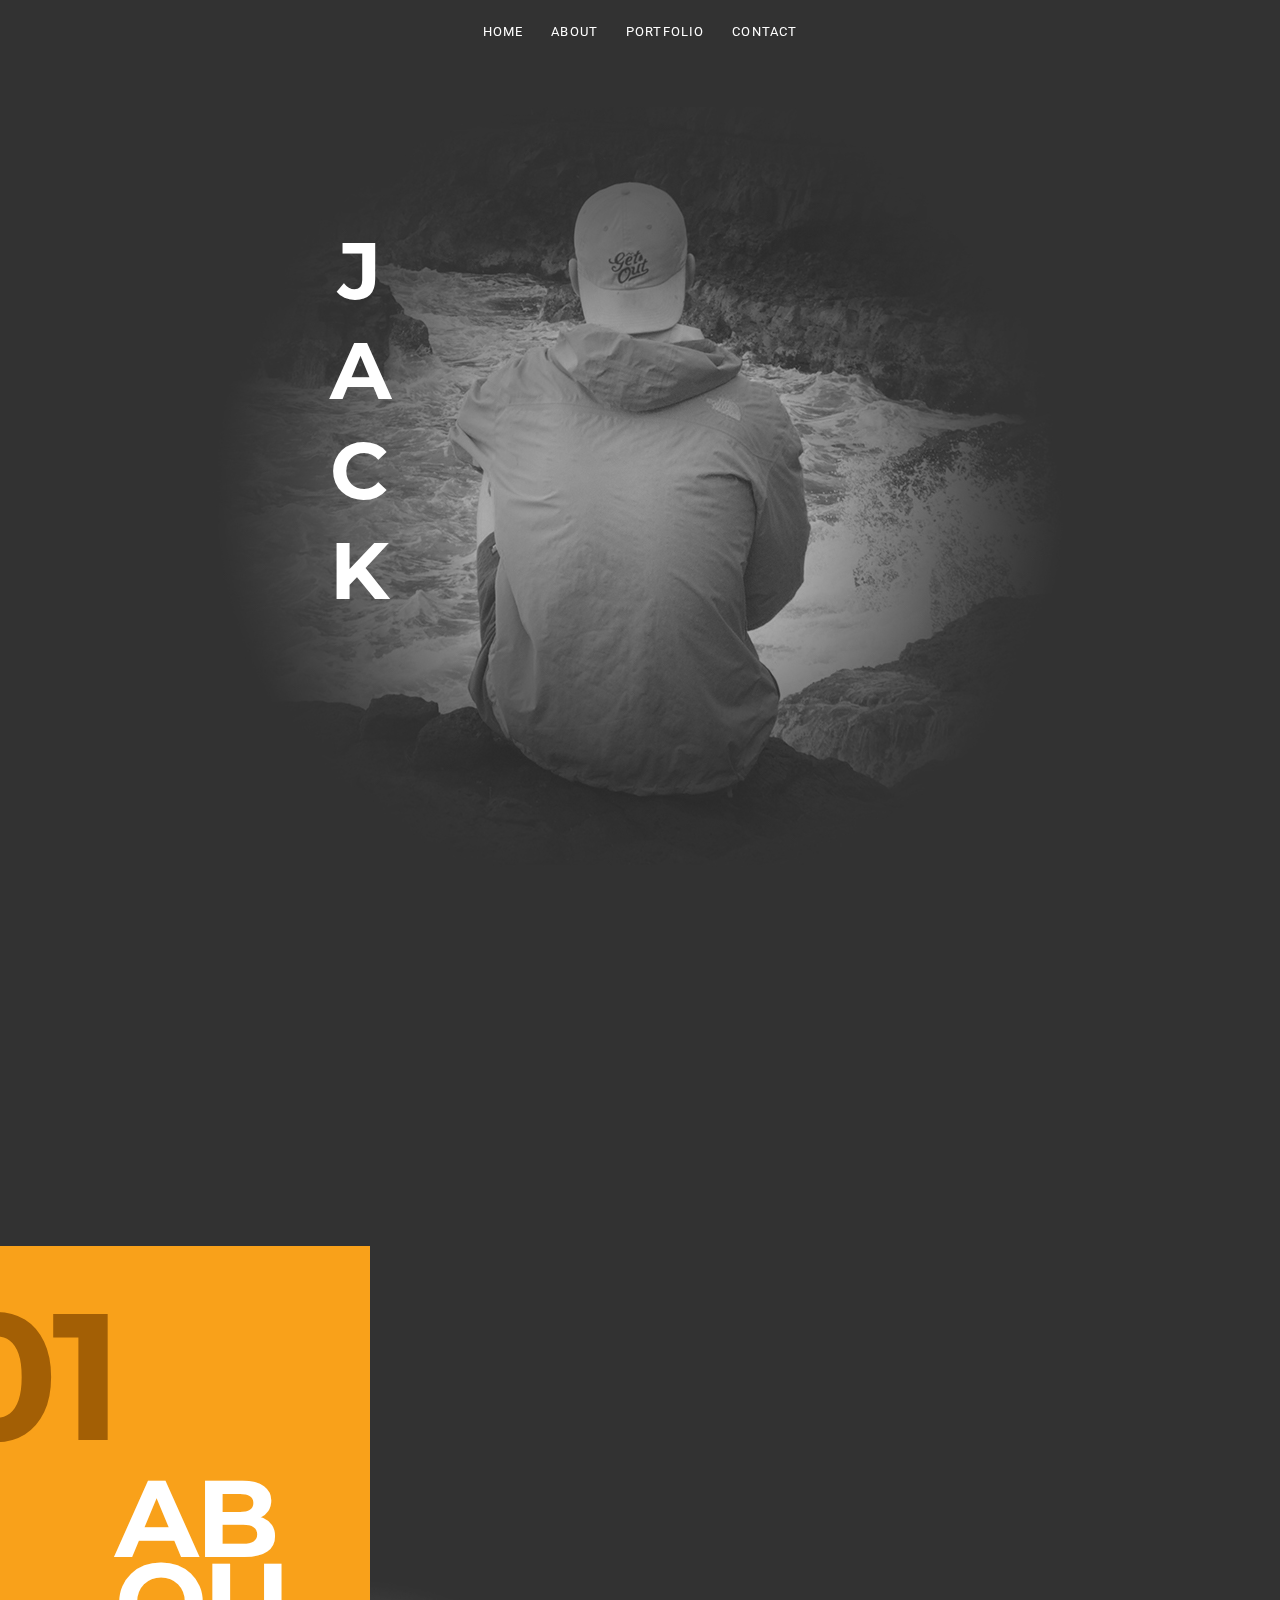
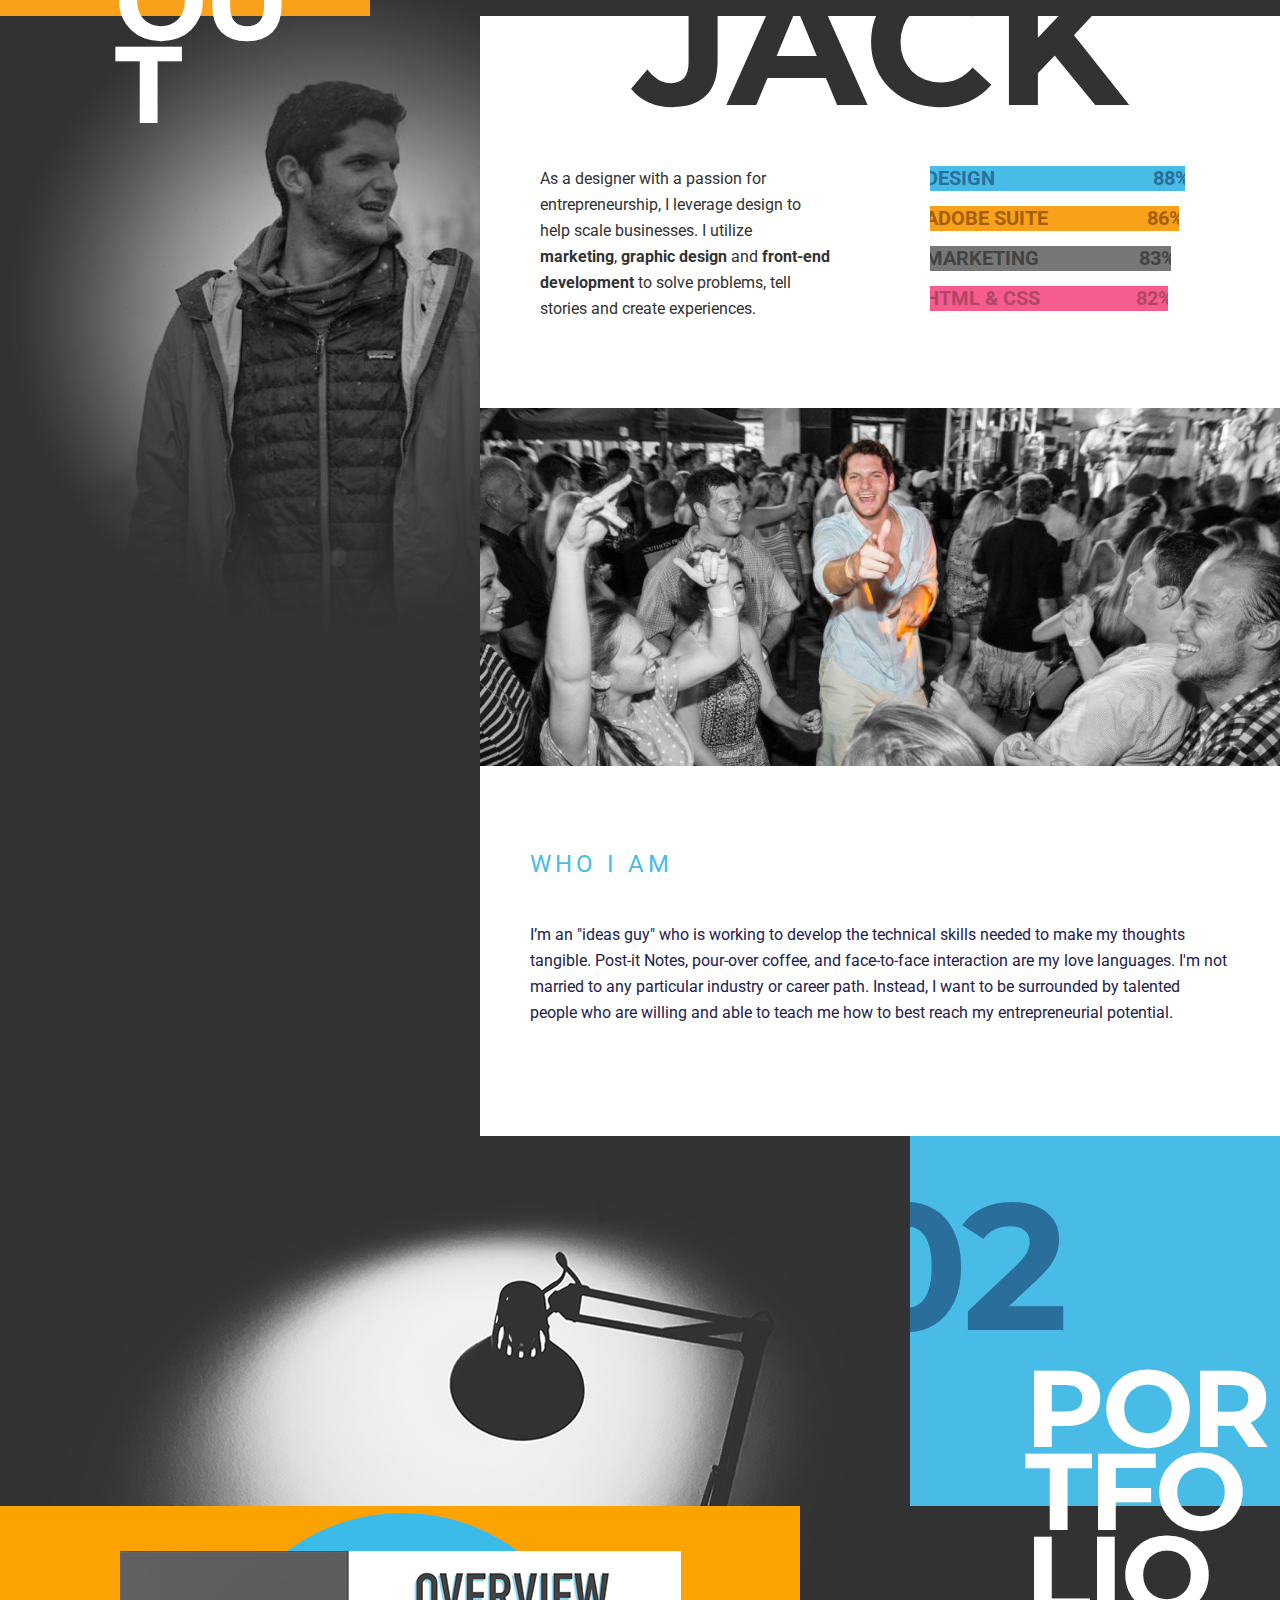
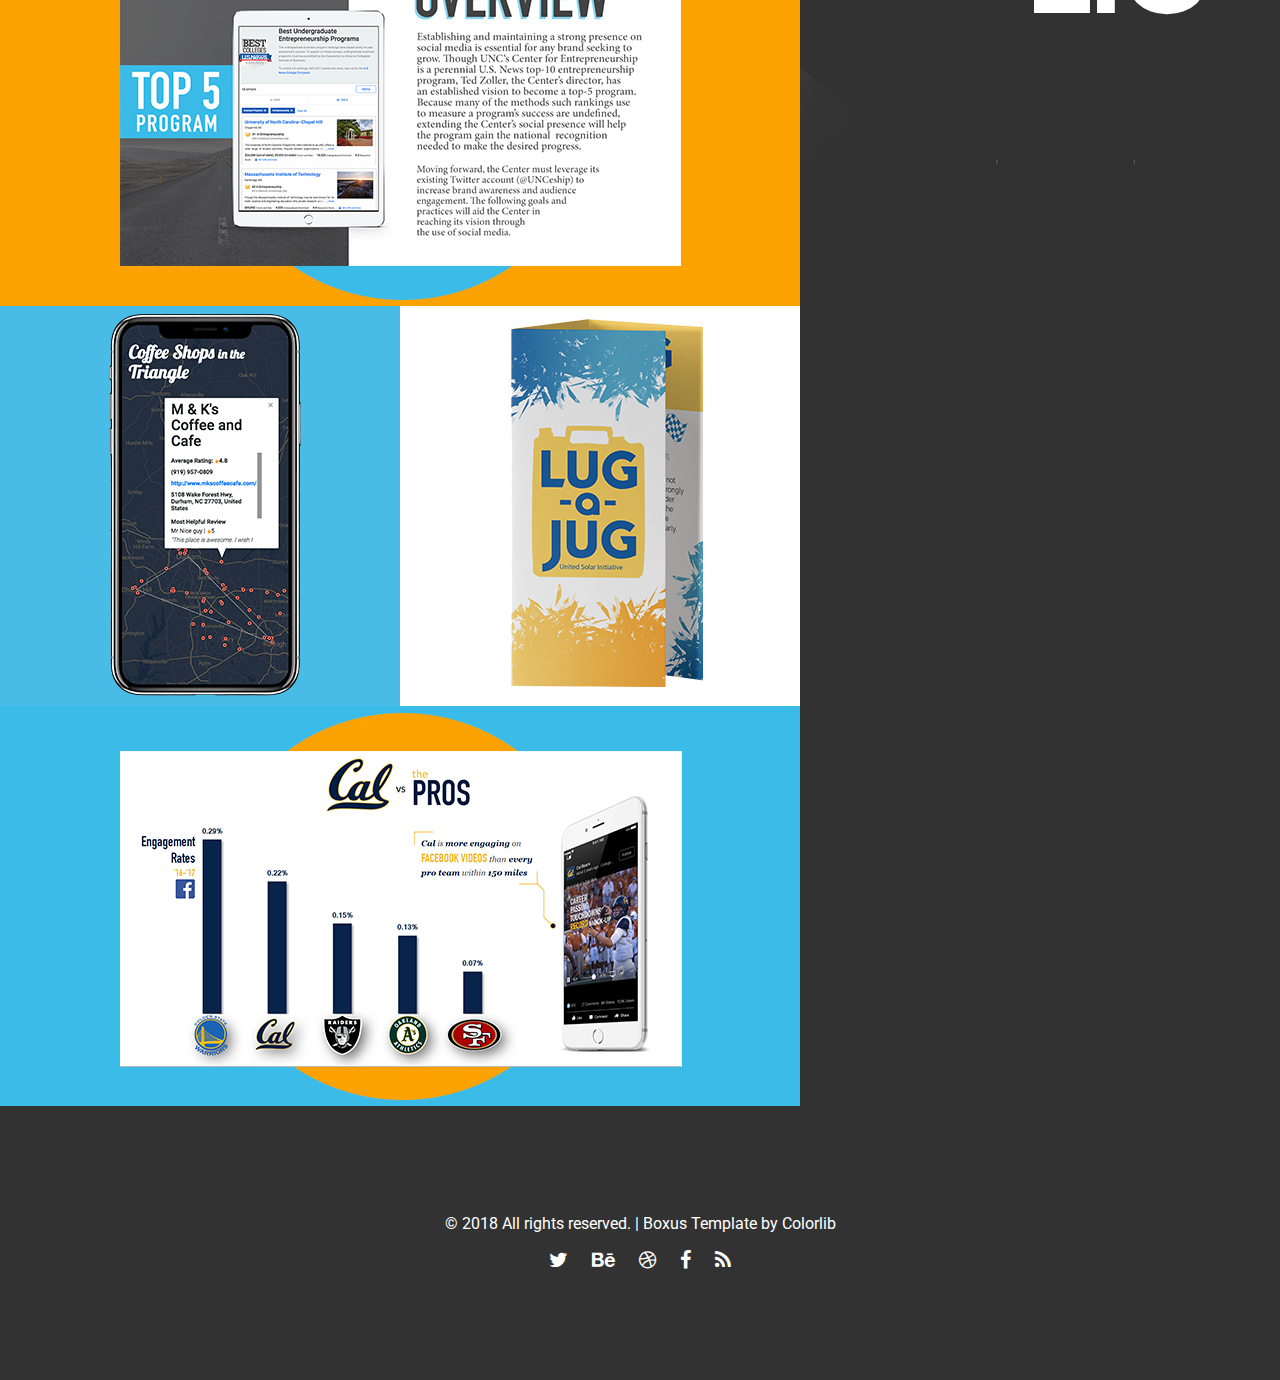
==== commit 407378b6: "almost" ====
--- a/index.html
+++ b/index.html
@@ -67,20 +67,21 @@
 
                       <!-- Circles closest to the central point -->
                       <!-- <div id="inner-orbit-bg"> -->
-                        <div id="inner-orbit">
+                        <!-- <div id="inner-orbit">
                         <div class="inner-orbit-cirlces"></div>
                         <div class="inner-orbit-cirlces-2"></div>
                         <div class="inner-orbit-cirlces-5"></div>
-                        <!-- <div class="inner-orbit-cirlces-2"></div> -->
-                        </div>
-                      <!-- </div> -->
-
-                      <!-- Circles second closest to the central point -->
-                      <div id="middle-orbit">
-                        <!-- <div class="middle-orbit-cirlces"></div> -->
                         <div class="inner-orbit-cirlces-3"></div>
                         <div class="inner-orbit-cirlces-4"></div>
-                      </div>
+                        </div> -->
+                      <!-- </div> -->
+
+                      <!-- Circles second closest to the central point -->
+                      <!-- <div id="middle-orbit">
+                        <div class="middle-orbit-cirlces"></div>
+                        <div class="inner-orbit-cirlces-3"></div>
+                        <div class="inner-orbit-cirlces-4"></div>
+                      </div> -->
 
                       <!-- Circles furthest away to the central point -->
                       <div id="outer-orbit">
@@ -99,7 +100,9 @@
                         </div>
                       </div>
 
-
+                      <!-- <div class="blurb">
+                        <h2>Creative Decision-Maker</h2>
+                      </div> -->
 
                   </div>
 
@@ -420,14 +423,14 @@
                         </div>
                         <div class="grid-item element-item p_one">
                             <a href="single-portfolio4.html">
-                                <img src="images/cal_thumb_main.png" alt="">
+                                <img src="images/cal_thumb_simple.jpg" alt="">
                                 <div class="portfolio-text-holder">
                                     <div class="portfolio-text-wrapper">
                                         <p class="portfolio-type">
                                             <img src="images/icon_post.svg" alt="">
                                         </p>
                                         <p class="portfolio-text">MARKETING</p>
-                                        <p class="portfolio-sec-text">UC-Berkeley vs. The Pros</p>
+                                        <p class="portfolio-sec-text">Cal vs. The Pros</p>
                                     </div>
                                 </div>
                             </a>
--- a/css/sm-clean.css
+++ b/css/sm-clean.css
@@ -124,10 +124,10 @@
     .sm-clean li {
         display: inline-block;
     }
-    
+
     .sm-clean .sub-menu li
     {
-        display: block;        
+        display: block;
         padding-left: 6px;
     }
 
@@ -191,7 +191,7 @@
     }
     .sm-clean li {
         border-top: 0;
-    }    
+    }
     .sm-clean > li > ul:after {
         top: -16px;
         left: 31px;
@@ -337,4 +337,3 @@
 .sub-menu .sub-menu {
     padding-top: 8px;
 }
-
--- a/style.css
+++ b/style.css
@@ -14,12 +14,12 @@
   position: absolute;
   top: 15px;
   left: 60px;
-  width: 750px;
-  height: 750px;
-  /*border: 2px #4A437F dashed;*/
+  width: 736px;
+  height: 560px;
+  border: 2px #4A437F dashed;
   border-radius: 100%;
-  -webkit-animation: spin-right 40s linear infinite;
-  animation: spin-right 40s linear infinite;
+  /*-webkit-animation: spin-right 40s linear infinite;
+  animation: spin-right 40s linear infinite;*/
 }
 
 /*#inner-orbit-bg {
@@ -268,6 +268,15 @@
        top:0;
     }
 
+
+.blurb {
+  font-family: 'Roboto', sans-serif;
+  font-size: 16px;
+  line-height: 26px;
+  font-weight: 400;
+  color: #ffffff;
+}
+
 body
 {
     font-family: 'Roboto', sans-serif;
@@ -275,6 +284,7 @@
     line-height: 26px;
     font-weight: 400;
     color: #23214c;
+    background-color: #323232;
 }
 
 body a
@@ -373,7 +383,7 @@
 {
     transition: background-color .2s linear;
     z-index: 99 !important;
-    background-color: #323232;;
+    background-color: transparent;
     width: 100% !important;
     top: 0;
     position: fixed;
@@ -570,7 +580,7 @@
 
 .intro-page
 {
-    padding-bottom: 170px;
+    /*padding-bottom: 170px;*/
     min-height: calc(100vh - 170px);
     background-color: #323232;
     background-image:url(images/home-orbit-bg.jpg);
@@ -1528,6 +1538,13 @@
 /* END SINGLE PORTFOLIO */
 
 
+
+
+
+
+
+
+
 /* RESPONSIVE PART */
 
 @media screen and (max-width: 1270px) {
@@ -1684,6 +1701,13 @@
 
 }
 
+
+
+
+
+
+
+
 @media screen and (max-width: 1100px) {
 
     .single-portfolio .x-close
@@ -1694,10 +1718,19 @@
 
 }
 
+
+
+
+
+
+
+
+
+
+
 @media screen and (max-width: 1020px) {
 
-    .content-1170
-    {
+    .content-1170{
         width: 100%;
     }
 
@@ -1751,7 +1784,7 @@
 
     .section
     {
-        padding-bottom: 150px;
+        /*padding-bottom: 150px;*/
     }
 
     .section-content-holder.right
@@ -1888,18 +1921,45 @@
     }
 }
 
+
+
+
+
+
+
+
+
+
 @media screen and (min-width: 925px) {
     .main-menu
     {
         display: block !important;
     }
-}
+
+    .content-1170{
+        width: 100%;
+    }
+
+}
+
+
+
+
+
+
+
+
+
 
 @media screen and (max-width: 925px) {
 
     .intro-page
     {
         min-height: 0;
+    }
+
+    .content-1170{
+        width: 100%;
     }
 
     .section
@@ -1928,6 +1988,7 @@
     .mob-menu
     {
         display: block;
+        width: 100%;
     }
 
     .mob-menu:hover
@@ -1989,6 +2050,12 @@
 
 }
 
+
+
+
+
+
+
 @media screen and (max-width: 805px) {
 
     .contact-form input[type=text], .contact-form input[type=email], .contact-form textarea, p.custom-field-class, #commentform #email, #commentform #author, #commentform #comment
@@ -1996,7 +2063,21 @@
         width: 100% !important;
     }
 
-}
+    .content-1170{
+        width: 100%;
+    }
+
+}
+
+
+
+
+
+
+
+
+
+
 
 
 @media screen and (max-width: 650px) {
@@ -2019,7 +2100,17 @@
         right: auto;
         left: 30px;
     }
-}
+
+    .content-1170{
+        width: 100%;
+    }
+}
+
+
+
+
+
+
 
 
 @media screen and (max-width: 350px) {
@@ -2045,4 +2136,8 @@
     {
         top: -84px;
     }
-}
+
+    .content-1170{
+        width: 100%;
+    }
+}
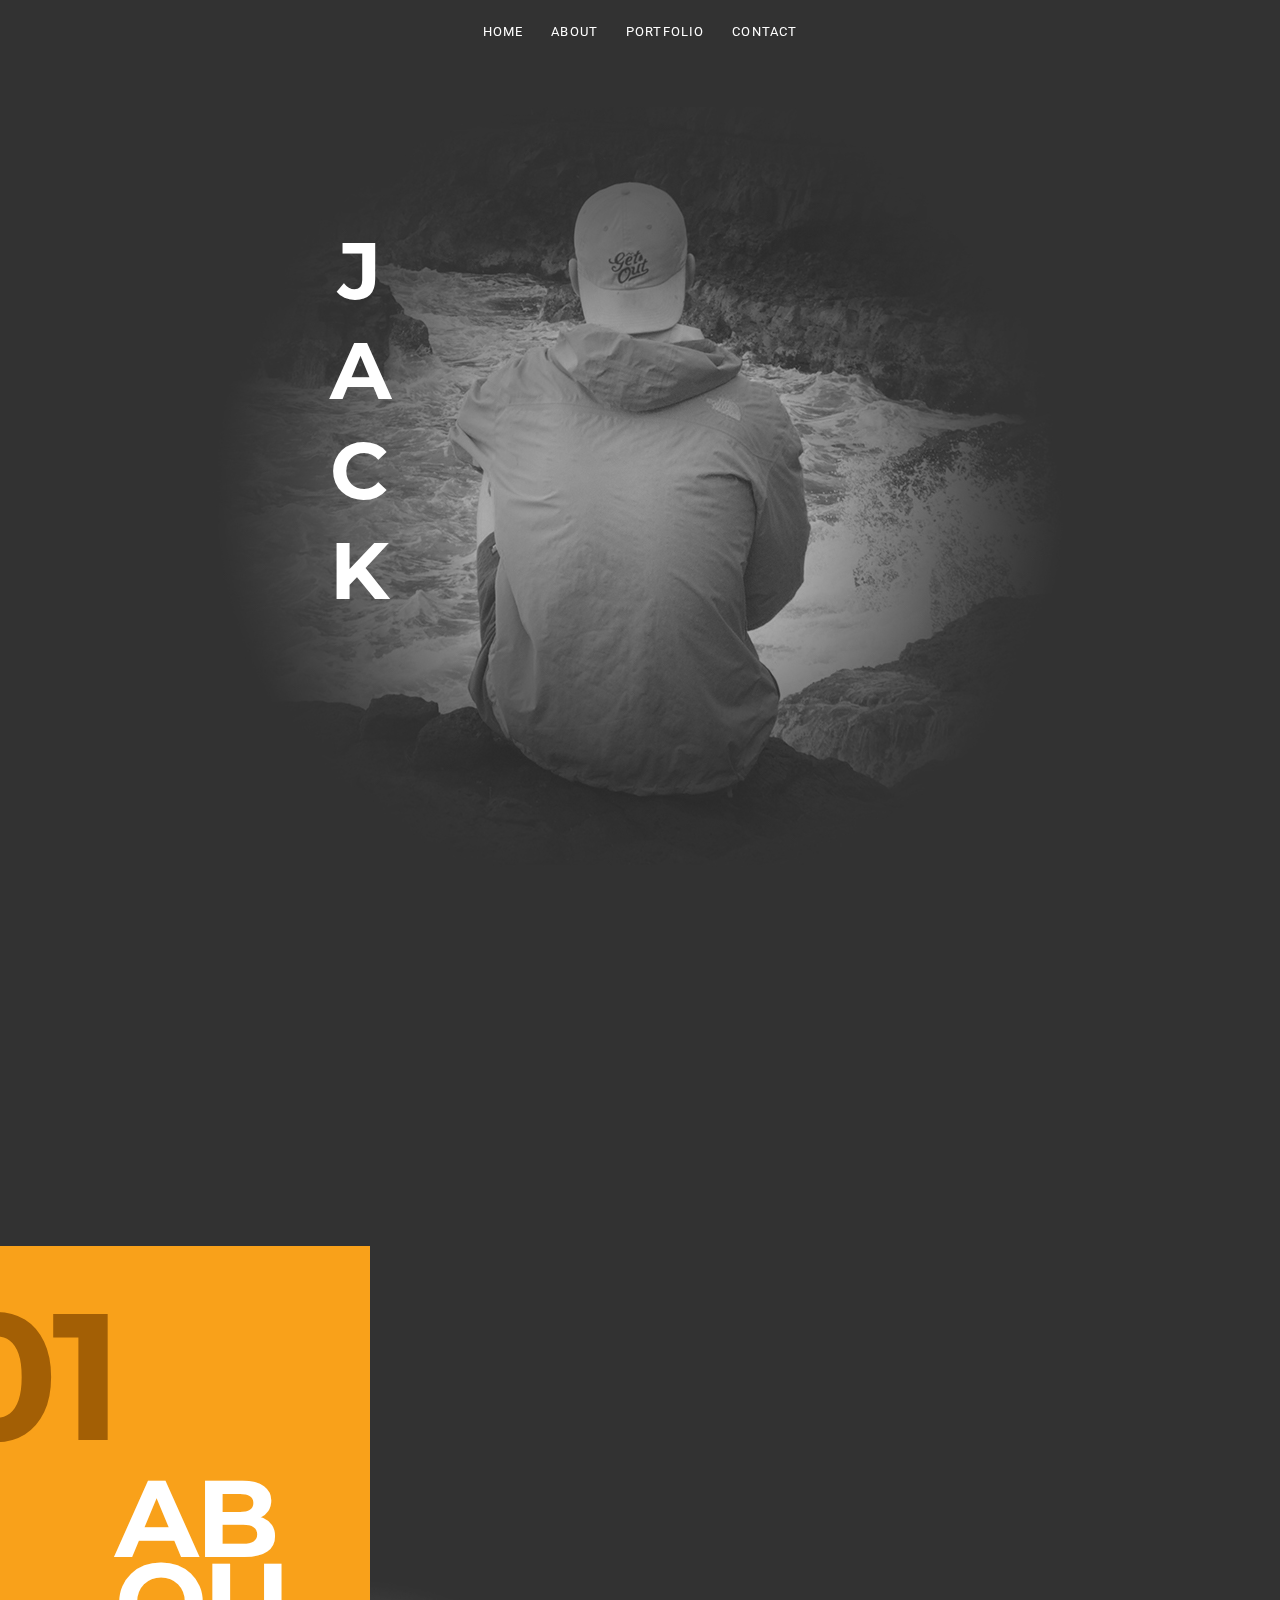
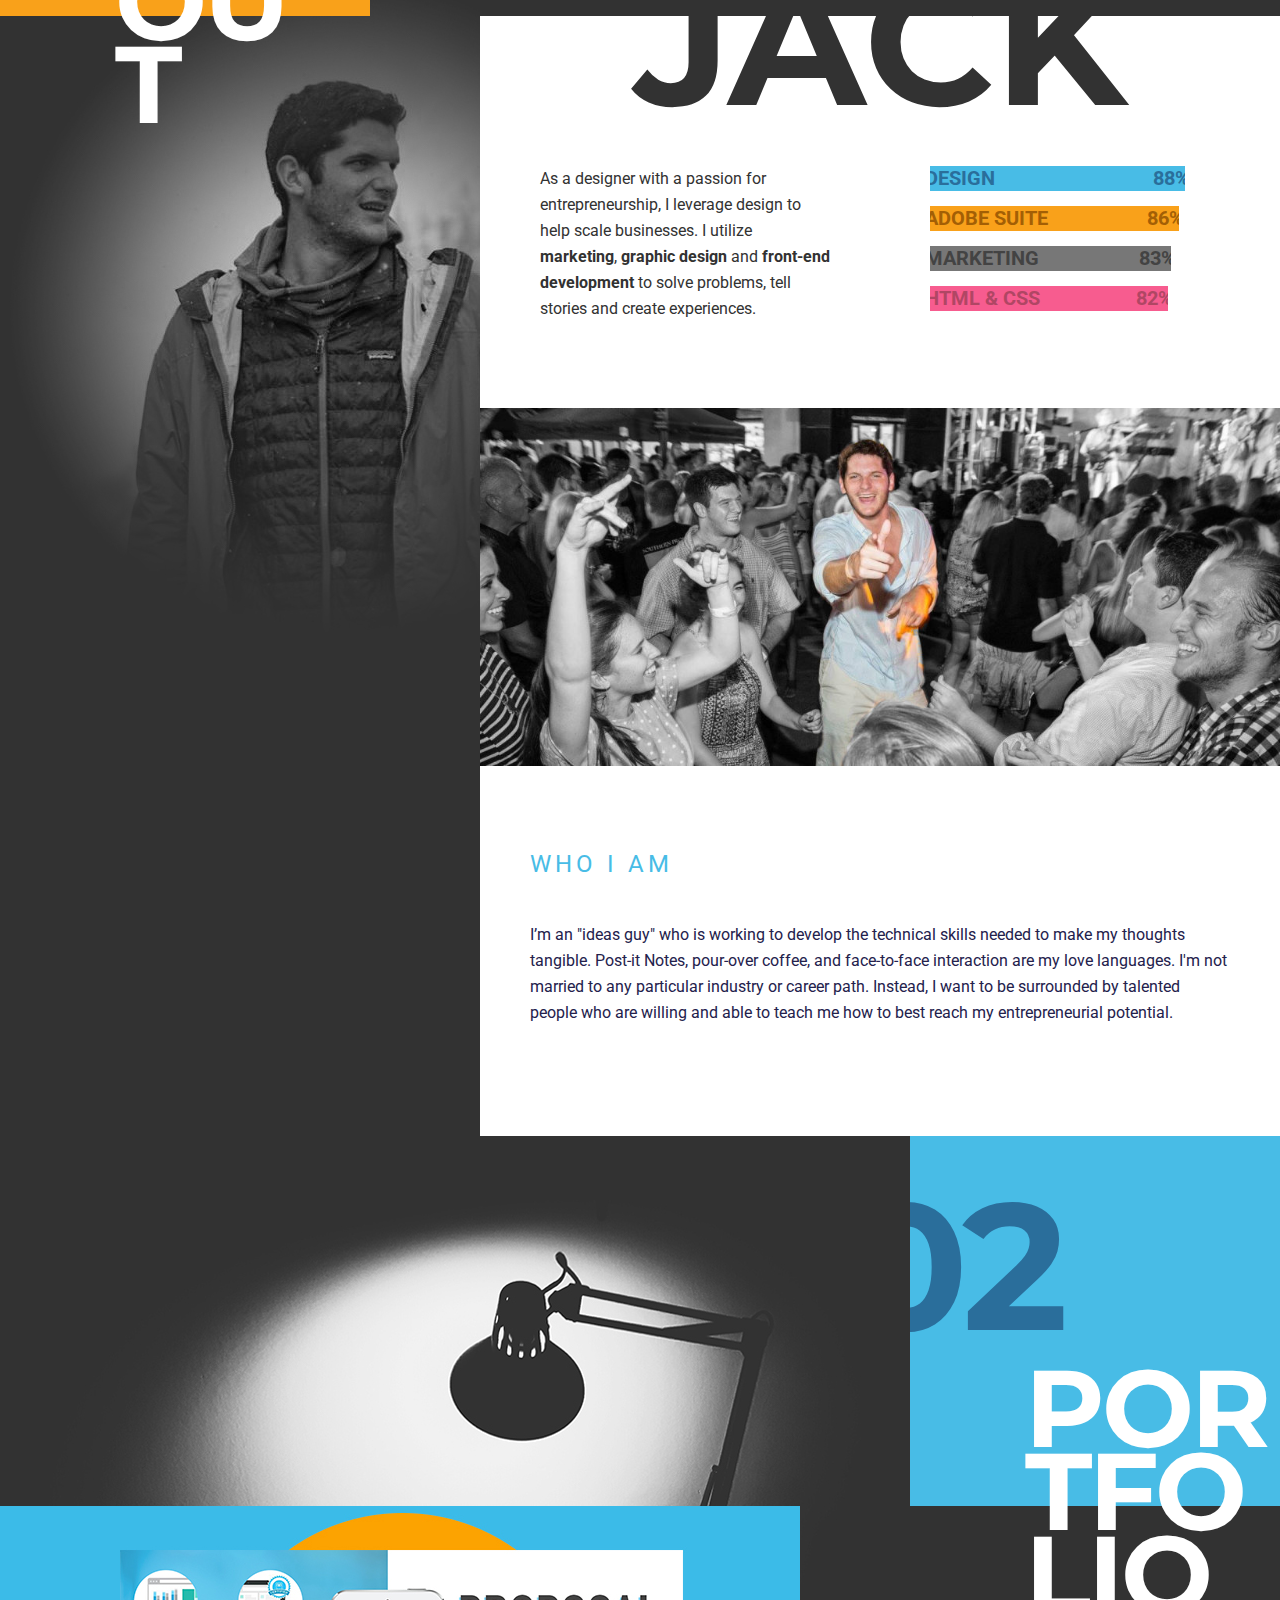
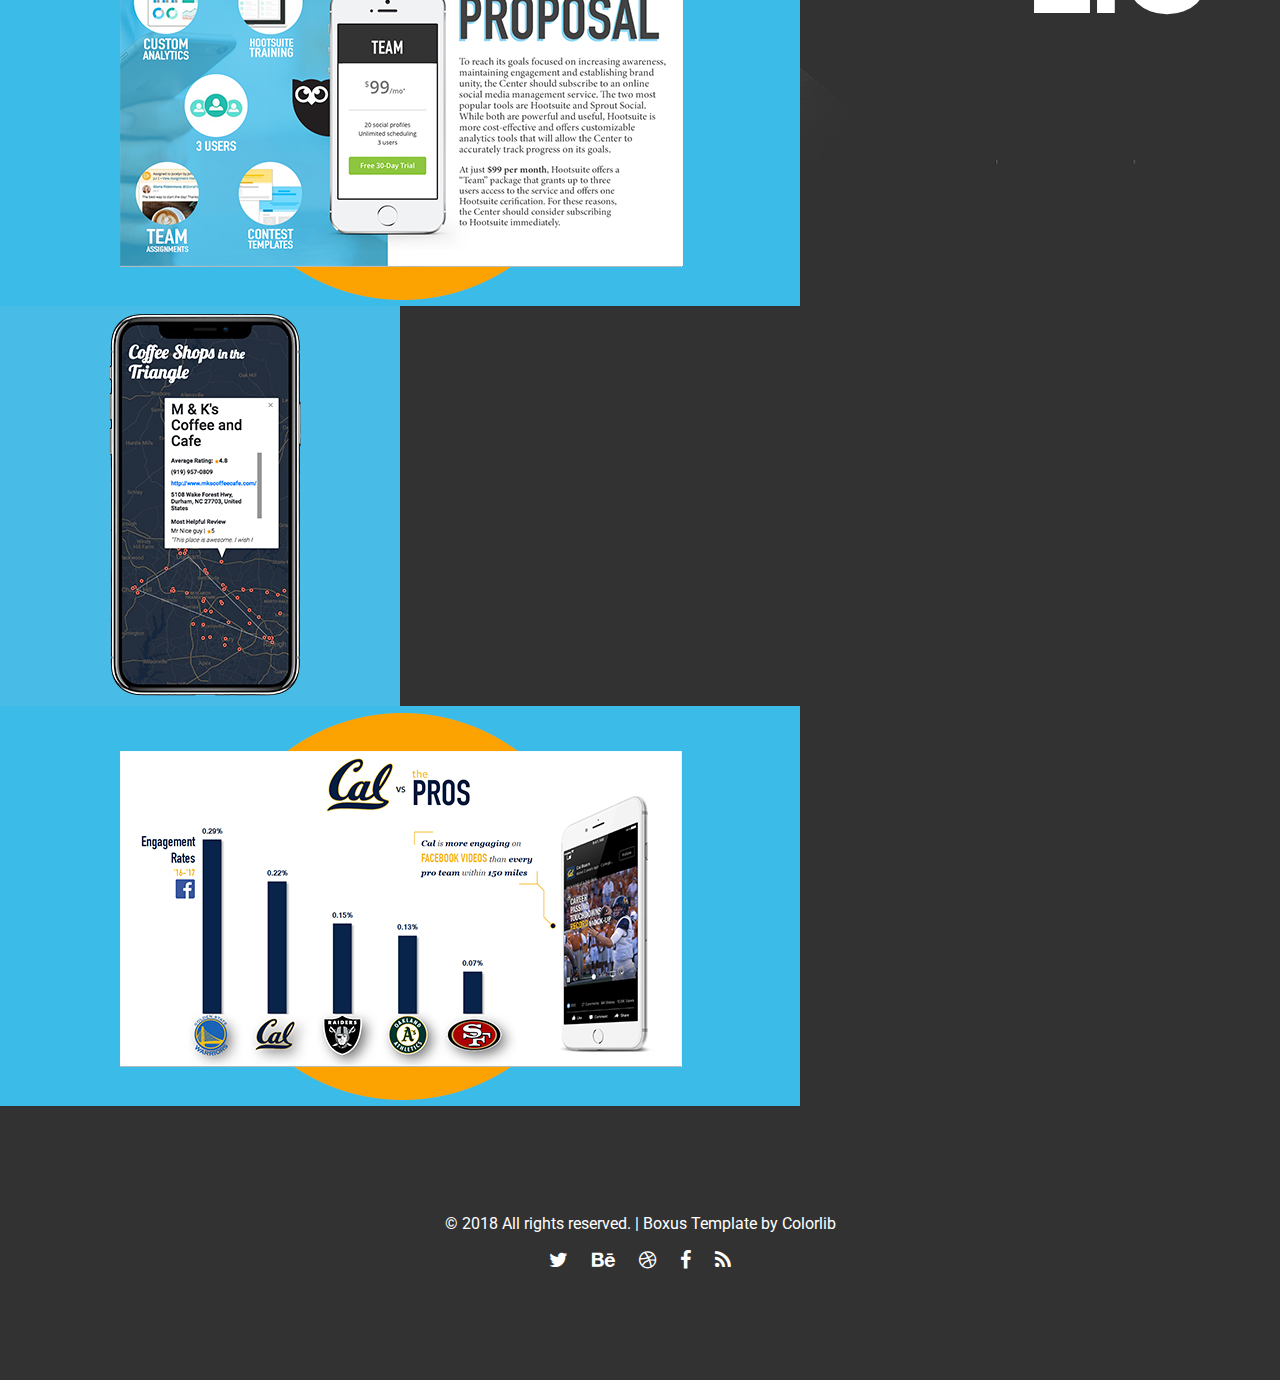
==== commit 6d31cb41: "working to responsive" ====
--- a/index.html
+++ b/index.html
@@ -17,6 +17,7 @@
         <link rel="stylesheet" type="text/css"  href='css/prettyPhoto.css' />
         <link rel="stylesheet" type="text/css"  href='css/sm-clean.css' />
         <link rel="stylesheet" type="text/css"  href='style.css' />
+        <link rel='stylesheet' media='screen and (max-width: 1190px)' href='style-mobile.css' />
 
         <!--[if lt IE 9]>
                 <script src="js/html5.js"></script>
@@ -54,6 +55,7 @@
 
 
         <!-- Home -->
+<div class="mobile-body">
 
         <div id="home" class="section intro-page">
             <div class="block ">
@@ -381,7 +383,7 @@
                         <div class="grid-sizer"></div>
                         <div class="grid-item element-item p_one">
                             <a href="single-portfolio.html">
-                                <img src="images/ces_sm_thumb_simple.jpg" alt="">
+                                <img src="images/ces_sm_thumb_simple_blu.jpg" alt="">
                                 <div class="portfolio-text-holder">
                                     <div class="portfolio-text-wrapper">
                                         <p class="portfolio-type">
@@ -409,7 +411,7 @@
                         </div>
                         <div class="grid-item element-item p_one_half">
                             <a href="single-portfolio3.html">
-                                <img src="images/broch_thumb3.jpg" alt="">
+                                <img src="images/broch_thumb5.jpg" alt="">
                                 <div class="portfolio-text-holder">
                                     <div class="portfolio-text-wrapper">
                                         <p class="portfolio-type">
@@ -893,6 +895,9 @@
             </div>
         </div> -->
 
+
+      </div>
+
         <!-- Footer -->
 
         <footer>
--- a/style-mobile.css
+++ b/style-mobile.css
@@ -0,0 +1,1597 @@
+/* RESPONSIVE STYLESHEET */
+@media screen and (max-width: 1190px) {
+
+
+.mobile-body {
+  width: 100%;
+}
+
+
+/* ---------- Container for the orbiting circles animation ---------- */
+#circle-orbit-container {
+  position: relative;
+  margin: 10% auto;
+  height: 200px;
+  width: 100%;
+  text-align: center;
+  border: 1px solid red;
+}
+
+/* ---------- Inner orbit - This is the circles closest to the central point ---------- */
+#inner-orbit {
+  position: absolute;
+  top: 15px;
+  left: 60px;
+  width: 100%;
+  height: 200px;
+  border: 2px #4A437F dashed;
+  border-radius: 100%;
+  border: 1px solid red;
+  /*-webkit-animation: spin-right 40s linear infinite;
+  animation: spin-right 40s linear infinite;*/
+}
+
+/*#inner-orbit-bg {
+  position: absolute;
+  top: 75px;
+  left: 75px;
+  width: 750px;
+  height: 750px;
+  border: 2px #4A437F dashed;
+  border-radius: 100%;
+  background-image: url(images/jack.jpg);
+}*/
+
+/* ---------- Repeating styles for the inner orbiting circles ---------- */
+.inner-orbit-cirlces {
+  position: absolute;
+  top: 30%;
+  left: 0%;
+  height: 10px;
+  width: 10px;
+  border-radius: 100%;
+  background-color: #48bce6;
+}
+
+.inner-orbit-cirlces-2 {
+  position: absolute;
+  bottom: 5%;
+  right: 5%;
+  height: 20px;
+  width: 20px;
+  border-radius: 100%;
+  background-color: #f9a11a;
+}
+
+.inner-orbit-cirlces-3 {
+  position: absolute;
+  bottom: 15%;
+  left: 10%;
+  height: 30px;
+  width: 30px;
+  border-radius: 100%;
+  background-color: #48bce6;
+}
+
+.inner-orbit-cirlces-4 {
+  position: absolute;
+  top: 20%;
+  right: 20%;
+  height: 20px;
+  width: 20px;
+  border-radius: 100%;
+  background-color: #48bce6;
+}
+
+.inner-orbit-cirlces-5 {
+  position: absolute;
+  top: -10%;
+  right: 50%;
+  height: 30px;
+  width: 30px;
+  border-radius: 100%;
+  background-color: #f9a11a;
+}
+
+/* ---------- Middle orbit - This is the circles second closest to the central point ---------- */
+#middle-orbit {
+  position: absolute;
+  top: -25px;
+  left: 20px;
+  width: 100%;
+  height: 200px;
+  /*border: 2px #4A437F dashed;*/
+  border-radius: 100%;
+  -webkit-animation: spin-right 70s linear infinite;
+  animation: spin-right 70s linear infinite;
+  border: 1px solid red;
+}
+
+/* ---------- Repeating styles for the inner orbiting circles ---------- */
+.middle-orbit-cirlces {
+  position: absolute;
+  top: 95px;
+  left: 17px;
+  height: 20px;
+  width: 20px;
+  border-radius: 100%;
+  background-color: #4A437F;
+}
+
+/* ---------- Outer orbit - This is the circles furthest away from the central point ---------- */
+#outer-orbit {
+  position: absolute;
+  top: -60px;
+  left: -15px;
+  width: 100%;
+  height: 200px;
+  /*border: 2px #4A437F dashed;*/
+  border-radius: 100%;
+  /*-webkit-animation: spin-right 55s linear infinite;
+  animation: spin-right 55s linear infinite;*/
+  border: 1px solid red;
+}
+
+
+
+/* ---------- Repeating styles for the outer orbiting circles ---------- */
+.outer-orbit-cirlces {
+  position: absolute;
+  top: 10px;
+  left: 125px;
+  height: 30px;
+  width: 30px;
+  border-radius: 100%;
+  background-color: #00FFCA;
+}
+
+.outer-orbit-cirlces-2 {
+  position: absolute;
+  top: 100px;
+  left: 163px;
+  height: 30px;
+  width: 30px;
+  /*border-radius: 100%;
+  background-color: #00FFCA;*/
+  /*-webkit-animation: spin-left 55s linear infinite;
+  animation: spin-left 55s linear infinite;*/
+}
+
+.outer-orbit-cirlces-3 {
+  position: absolute;
+  top: 200px;
+  left: 155px;
+  height: 30px;
+  width: 30px;
+  /*border-radius: 100%;
+  background-color: #00FFCA;*/
+  /*-webkit-animation: spin-left 55s linear infinite;
+  animation: spin-left 55s linear infinite;*/
+}
+
+.outer-orbit-cirlces-4 {
+  position: absolute;
+  top: 300px;
+  left: 155px;
+  height: 30px;
+  width: 30px;
+  /*border-radius: 100%;
+  background-color: #00FFCA;*/
+  /*-webkit-animation: spin-left 55s linear infinite;
+  animation: spin-left 55s linear infinite;*/
+}
+
+.outer-orbit-cirlces-5 {
+  position: absolute;
+  top: 400px;
+  left: 155px;
+  height: 30px;
+  width: 30px;
+  /*border-radius: 100%;
+  background-color: #00FFCA;*/
+  /*-webkit-animation: spin-left 55s linear infinite;
+  animation: spin-left 55s linear infinite;*/
+}
+
+/* ---------- Animation ---------- */
+@-webkit-keyframes spin-right {
+  100% {
+    -webkit-transform: rotate(360deg);
+    -moz-transform: rotate(360deg);
+    -ms-transform: rotate(360deg);
+    -o-transform: rotate(360deg);
+    transform: rotate(360deg);
+  }
+}
+
+@-webkit-keyframes spin-left {
+  100% {
+    -webkit-transform: rotate(-360deg);
+    -moz-transform: rotate(-360deg);
+    -ms-transform: rotate(-360deg);
+    -o-transform: rotate(-360deg);
+    transform: rotate(-360deg);
+  }
+}
+
+.orbit-main{
+    margin: auto;
+    width: 100%;
+    border: 3px solid green;
+    padding: 10px;
+    text-align: center;
+    border: 1px solid red;
+}
+
+.mytextwithicon {
+    position:relative;
+}
+.mytextwithicon:before {
+    content: "W";  /* this is your text. You can also use UTF-8 character codes as I do here */
+    font-family: 'Montserrat', sans-serif;
+    font-weight: 700;
+    font-size: 80px;
+    color: white;
+    left:0px;
+    position:absolute;
+    top:0;
+ }
+
+ .mytextwithicon-2 {
+     position:relative;
+ }
+ .mytextwithicon-2:before {
+     content: "O";  /* this is your text. You can also use UTF-8 character codes as I do here */
+     font-family: 'Montserrat', sans-serif;
+     font-weight: 700;
+     font-size: 80px;
+     color: white;
+     left:0px;
+     position:absolute;
+     top:0;
+  }
+
+  .mytextwithicon-3 {
+      position:relative;
+  }
+  .mytextwithicon-3:before {
+      content: "R";  /* this is your text. You can also use UTF-8 character codes as I do here */
+      font-family: 'Montserrat', sans-serif;
+      font-weight: 700;
+      font-size: 80px;
+      color: white;
+      left:0px;
+      position:absolute;
+      top:0;
+   }
+
+
+   .mytextwithicon-4 {
+       position:relative;
+   }
+   .mytextwithicon-4:before {
+       content: "K";  /* this is your text. You can also use UTF-8 character codes as I do here */
+       font-family: 'Montserrat', sans-serif;
+       font-weight: 700;
+       font-size: 80px;
+       color: white;
+       left:0px;
+       position:absolute;
+       top:0;
+    }
+
+
+.blurb {
+  font-family: 'Roboto', sans-serif;
+  font-size: 16px;
+  line-height: 26px;
+  font-weight: 400;
+  color: #ffffff;
+}
+
+body
+{
+    font-family: 'Roboto', sans-serif;
+    font-size: 16px;
+    line-height: 26px;
+    font-weight: 400;
+    color: #23214c;
+    background-color: #323232;
+    border: 1px solid red;
+}
+
+body a
+{
+    text-decoration: none;
+    color: #23214c;
+    transition: color .2s linear;
+}
+
+body a:hover
+{
+    color: #ee87a4;
+}
+
+a.button {
+  color: #48bce6;
+  border: 2px solid #48bce6;
+}
+
+a.button:hover {
+  color: #FFF;
+  border: 2px solid #48bce6;
+  background-color: #48bce6;
+}
+
+.strong {
+  font-weight: bold;
+}
+
+.italics {
+  font-style: italic;
+}
+
+.one_half {
+  color: #323232;
+}
+
+.blu {
+  color: #48bce6;
+}
+
+.white {
+  color: #fff;
+}
+
+.orange {
+  color: #f9a11a;
+}
+
+.doc-loader
+{
+    position: fixed;
+    left: 0px;
+    top: 0px;
+    width: 100%;
+    height: 100%;
+    z-index: 99999;
+    background-color: #fff;
+}
+
+.doc-loader td
+{
+    text-align: center;
+    vertical-align: middle;
+}
+
+.doc-loader img
+{
+    width: 90px;
+    height: 90px;
+}
+
+.content-1170
+{
+    width: 100%;
+}
+
+.content-1170 img
+{
+    max-width: 100%;
+    max-height: 100%;
+    width: 100%;
+    height: auto;
+}
+
+.full-width
+{
+    line-height: 0;
+}
+
+
+
+/* TOP MENU */
+
+.menu-wrapper
+{
+    transition: background-color .2s linear;
+    z-index: 99 !important;
+    background-color: transparent;
+    width: 100% !important;
+    top: 0;
+    position: fixed;
+    /*visibility: hidden;*/
+    display: none;
+}
+
+#header-main-menu
+{
+    max-width: 100%;
+    margin: 0 auto;
+    text-align: center;
+    /*visibility: hidden;*/
+    display: none;
+}
+
+.main-menu.sm-clean
+{
+    background-color: transparent;
+    /*visibility: hidden;*/
+    display: none;
+}
+
+.main-menu.sm-clean a
+{
+    font-size: 13px;
+    line-height: 40px;
+    color: #fff;
+    font-weight: 400;
+    transition: color .2s linear;
+    text-transform: uppercase;
+    letter-spacing: 0.03cm;
+    /*visibility: hidden;*/
+    display: none;
+}
+
+.main-menu.sm-clean .sub-menu a
+{
+    font-size: 11px;
+    line-height: 20px;
+    /*visibility: hidden;*/
+    display: none;
+}
+
+.sm-clean .current_page_item a
+{
+    color: #fff !important;
+}
+
+.main-menu.sm-clean a:hover
+{
+    color: #fff !important;
+    /*visibility: hidden;*/
+    display: none;
+}
+
+.sm-clean li.active a
+{
+    color: #fff !important;
+}
+
+.mob-menu
+{
+    /*display: none;*/
+    font-weight: 700;
+    font-size: 30px;
+    padding-top: 15px;
+    padding-bottom: 15px;
+    transition: color .2s linear;
+    color: #fff;
+    /*visibility: hidden;*/
+    display: none;
+}
+
+/* END TOP MENU */
+
+
+
+/* GENERAL SECTION */
+
+.section
+{
+    position: relative;
+    z-index: 1;
+}
+
+.section-num
+{
+    overflow: hidden;
+    margin-top: 40px;
+}
+
+.section-title-holder
+{
+    background-color: #ffffff;
+    width: 10px;
+    height: 10px;
+    z-index: 2;
+}
+
+.section-title-holder-logo
+{
+    background-color: #323232;
+    width: 10px;
+    height: 10px;
+    z-index: 2;
+}
+
+.section-num span
+{
+    /*margin-left: -64px;*/
+    color: #55B286;
+    font-family: 'Montserrat', sans-serif;
+    font-weight: 700;
+    font-size: 5px;
+    line-height: 100%;
+    letter-spacing: -5px;
+}
+
+.section-title-holder h2
+{
+    font-family: 'Montserrat', sans-serif;
+    font-weight: 700;
+    font-size: 3px;
+    width: 10px;
+    word-break: break-all;
+    line-height: 10px;
+    margin-top: 10px;
+    color: white;
+    margin-left: 115px;
+    text-transform: uppercase;
+    letter-spacing: -3px;
+    padding: 0;
+    /*visibility: hidden;*/
+    display: none;
+}
+
+.section-content-holder
+{
+    background: #fff;
+    width: 100%;
+    padding: 60px 0;
+}
+
+.section-content-holder .content-wrapper
+{
+    padding: 0 0px;
+}
+
+.section-content-holder.right
+{
+    margin-left: 370px;
+}
+
+.section-content-holder.left
+{
+    margin-top: 370px;
+}
+
+.section-content-holder .content-title-holder
+{
+    overflow: hidden;
+    height: 100px;
+    margin-top: -60px;
+    padding-bottom: 50px;
+}
+
+.section-content-holder .content-title
+{
+    font-family: 'Montserrat';
+    font-weight: 700;
+    text-align: center;
+    font-size: 180px;
+    line-height: 100%;
+    text-transform: uppercase;
+    margin-top: -65px;
+    color: #323232;
+}
+
+.extra-content-left
+{
+    width: 800px;
+    color: #fff;
+    padding: 100px 0;
+}
+
+.extra-content-right
+{
+    width: 800px;
+    margin-left: 370px;
+    color: #fff;
+    padding: 100px 0;
+}
+
+.extra-content-full-width
+{
+    padding: 100px 0;
+}
+
+.section:last-of-type .extra-content-left, .section:last-of-type .extra-content-right, .section:last-of-type .extra-content-full-width
+{
+    padding-bottom: 0;
+}
+
+/* END GENERAL SECTION */
+
+
+
+/* HOME SECTION */
+
+.intro-page
+{
+    /*padding-bottom: 170px;*/
+    min-height: calc(100vh - 170px);
+    background-color: #323232;
+    background-image:url(images/home-orbit-bg.jpg);
+    background-repeat: no-repeat;
+    background-position: center 15%;
+    background-size: auto;
+    z-index: 1;
+}
+
+.top-logo
+{
+    width: 160px !important;
+    padding-top: 150px;
+}
+
+h1.big-title
+{
+    font-family: 'Montserrat', sans-serif;
+    font-size: 5em;
+    font-weight: 700;
+    line-height: 100%;
+    padding-top: 100px;
+    color: #48bce6;
+    letter-spacing: -1px;
+    width: 95%;
+    margin-left: 5%;
+    margin-right: auto;
+    text-align: left;
+}
+
+.big-title span
+{
+    display: block;
+}
+
+.title-desc
+{
+    font-family: 'PT Serif', serif;
+    font-size: 22px;
+    line-height: 26px;
+    max-width: 333px;
+    margin: 0 auto;
+    color: #fff;
+}
+
+.page-template-page-home .intro-page footer
+{
+    position: absolute;
+    bottom: 0;
+    width: 100%;
+}
+
+/* END HOME SECTION */
+
+
+
+/* SERVICE SECTION */
+
+#services
+{
+    background-color: #f9a11a;
+    z-index: 9;
+}
+
+/* h2.entry-title{
+  color: #f9a11a;
+} */
+
+#services .section-title-holder
+{
+    background-color: #48bce6;
+}
+
+#services .section-title-holder span
+{
+    color: #2a6e9b;
+}
+
+.service-holder
+{
+    display: inline-block;
+    width: 335px;
+}
+
+.service-holder img
+{
+    display: inline-block;
+    width: 50px !important;
+    vertical-align: top;
+}
+
+.service-content-holder
+{
+    display: inline-block;
+    width: 240px;
+    margin-top: 55px;
+    margin-left: 5px;
+}
+
+.service-title
+{
+    font-family: 'Montserrat', sans-serif;
+    font-size: 24px;
+    padding-bottom: 10px;
+}
+
+/* END SERVICE SECTION */
+
+
+
+/* PORTFOLIO SECTION */
+
+#portfolio
+{
+    background-color: #323232;
+    background-image:url(images/bg-port.jpg);
+    background-repeat: no-repeat;
+    background-position: center top;
+    background-size: auto;
+    z-index: 8;
+    border: 1px solid red;
+    /*display: none;*/
+}
+
+#portfolio .section-title-holder
+{
+    background-color: #48bce6;
+}
+
+#portfolio .section-title-holder span
+{
+    color: #2a6e9b;
+}
+
+.page-template-page-portfolio .section
+{
+    padding-top: 100px;
+}
+
+.section-content-holder.portfolio-holder
+{
+    background-color: transparent;
+    width: 100%;
+    padding: 0;
+}
+
+.portfolio-holder .portfolio-load-more-holder
+{
+    font-family: 'Montserrat', sans-serif;
+    font-weight: 700;
+    font-size: 20px;
+    width: 100%;
+    background-color: #E74C78;
+    text-align: center;
+}
+
+.portfolio-holder .portfolio-load-more-holder img
+{
+    padding-bottom: 15px;
+}
+
+.portfolio-holder .portfolio-load-more-holder a
+{
+    color: #fff;
+    padding-top: 30px;
+    padding-bottom: 15px;
+}
+
+.portfolio-holder .portfolio-load-more-holder
+{
+    margin-right: 0;
+    margin-left: auto;
+}
+
+.more-posts
+{
+    display: block;
+}
+
+.more-posts:hover
+{
+    cursor: pointer;
+}
+
+.grid
+{
+    width: 100%;
+    margin: 0 auto;
+    overflow: hidden;
+    position: relative;
+    display: block;
+}
+
+.grid-item
+{
+    float: left;
+    font-size: 0;
+    line-height: 0;
+    box-sizing:border-box;
+    -moz-box-sizing:border-box;
+    -webkit-box-sizing:border-box;
+}
+
+.grid-item img
+{
+    display: block;
+    width: 100%;
+    height: auto;
+    max-height: none;
+    max-width: 100%;
+}
+
+.grid-sizer, .grid-item
+{
+    width: 100%;
+}
+
+.grid-item.p_one_half
+{
+    width: 100%;
+}
+
+.grid-item.p_one
+{
+    width: 100%;
+}
+
+.portfolio-text-holder
+{
+    position: absolute;
+    top: 30px;
+    left: 30px;
+    bottom: 30px;
+    right: 30px;
+    z-index: 1;
+    font-size: 20px;
+    background-color: white;
+    text-align: center;
+    display: none;
+    /*visibility: hidden;*/
+}
+
+.portfolio-text-wrapper
+{
+    width: 90%;
+    margin-left: auto;
+    margin-right: auto;
+}
+
+.portfolio-type
+{
+    line-height: 100%;
+    font-size: 11px;
+    color: #9a9a9a;
+    padding-bottom: 20px;
+}
+
+.portfolio-type img
+{
+    width: 100%;
+    margin-left: auto;
+    margin-right: auto;
+}
+
+.portfolio-text
+{
+    font-family: 'Montserrat', sans-serif;
+    font-weight: 700;
+    font-size: 20px;
+    line-height: 18px;
+    letter-spacing: 4px;
+    margin-bottom: 10px;
+}
+
+.portfolio-sec-text
+{
+    font-family: 'Montserrat', sans-serif;
+    font-weight: 700;
+    font-size: 16px;
+    line-height: 100%;
+    color: #8e8da9;
+}
+
+.grid-item a:hover
+{
+    color: #191919;
+}
+
+.more-posts-portfolio img
+{
+    transition: all .2s linear;
+    width: 100px;
+    height: 100px;
+}
+
+.more-posts-portfolio img:hover
+{
+    cursor: pointer;
+    transform: scale(0.9);
+}
+
+div.pp_default .pp_loaderIcon
+{
+    display: none !important;
+    /*visibility: hidden;*/
+}
+
+/* END PORTFOLIO SECTION*/
+
+
+
+/* ABOUT SECTION */
+
+#about
+{
+    background-color: #323232;
+    background-image: url("demo-images/background_img_03.jpg");
+    background-repeat: no-repeat;
+    background-position: center top;
+    background-size: cover;
+    z-index: 7;
+}
+
+#aboutMe
+{
+    background-color: #323232;
+    background-image:url(images/jack3.jpg);
+    background-repeat: no-repeat;
+    background-position: center top;
+    background-size: auto;
+    z-index: 9;
+}
+
+#aboutMe .section-title-holder
+{
+    background-color: #f9a11a;
+}
+
+#aboutMe .section-title-holder span
+{
+    color: #a35f05;
+}
+
+#about .section-content-holder
+{
+    padding-bottom: 0;
+}
+
+.member-content-holder
+{
+    /* width: 330px; */
+    /*padding: 90px 50px 50px 50px;*/
+    float: left;
+    width: 100%;
+    border: 1px solid red;
+}
+
+.member-image-holder
+{
+    width: 100%;
+    float: left;
+}
+
+.member-image-holder img
+{
+    width: 100% !important;
+}
+
+.member-name
+{
+    line-height: 26px;
+    font-size: 16px;
+    font-weight: 700;
+    padding: 0;
+}
+
+.member-position
+{
+    line-height: 16px;
+    font-size: 24px;
+    padding-bottom: 50px;
+    color: #48bce6;
+    letter-spacing: 4px;
+}
+
+.member-content
+{
+    line-height: 26px;
+}
+
+.image-slider-wrapper.img .image-slider li img
+{
+    width: 100%;
+}
+
+/* END ABOUT SECTION */
+
+
+/* NEWS SECTION */
+
+#news
+{
+    background-color: #323232;
+    background-image:url(images/bg4.jpg);
+    background-repeat: no-repeat;
+    background-position: center center;
+    background-size: cover;
+    z-index: 6;
+}
+
+.blog-item-holder
+{
+    padding: 35px 0;
+    border-bottom: 2px solid #f4f4f4;
+}
+
+.blog-item-holder:last-of-type
+{
+    border: none;
+}
+
+.blog-item-holder .num
+{
+    display: inline-block;
+    width: 100%;
+    font-size: 48px;
+    font-weight: 900;
+    color: #32db89;
+}
+
+.blog-item-holder .info
+{
+    display: inline-block;
+    width: 100%;
+}
+
+.blog-item-holder .info .cat-links a
+{
+    color: #ee87a4;
+    text-transform: uppercase;
+    font-size: 12px;
+    font-weight: 700;
+}
+
+.blog-item-holder .entry-title
+{
+    display: inline-block;
+    width: 100%;
+    padding: 0;
+    vertical-align: top;
+    line-height: 0;
+}
+
+.blog-holder .entry-title a
+{
+    -webkit-transition: color 0.5s ease;
+    -moz-transition: color 0.5s ease;
+    -ms-transition: color 0.5s ease;
+    -o-transition: color 0.5s ease;
+    transition: color 0.5s ease;
+    font-size: 18px;
+    line-height: 100%;
+    font-weight: 700;
+    display: block;
+    line-height: 20px;
+}
+
+.latest-post-bottom-text
+{
+    text-align: center;
+    margin-top: 25px;
+}
+
+.latest-post-bottom-text a
+{
+    font-family: 'Montserrat', sans-serif;
+    font-weight: 700;
+    font-size: 16px;
+    line-height: 100%;
+    color: #32db89;
+    letter-spacing: 5px;
+    border-bottom: 2px solid;
+    padding-left: 5px;
+    padding-bottom: 5px;
+}
+
+.testimonial-slider-holder
+{
+    max-width: 100%;
+    /*padding-left: 50px;*/
+}
+
+.testimonial-text
+{
+    font-size: 22px;
+    line-height: 40px;
+}
+
+.testimonial-author
+{
+    padding-top: 90px;
+    font-size: 16px;
+    letter-spacing: 3px;
+}
+
+/* END NEWS SECTION */
+
+
+
+/* VIDEO SECTION */
+
+#video
+{
+    background-color: rgb(34, 28, 90);
+    background-image: url("demo-images/background_img_06.jpg");
+    background-repeat: repeat-x;
+    background-position: center center;
+    background-size: auto;
+    z-index: 5;
+}
+
+#video .section-title-holder
+{
+    background-color: rgb(255, 186, 66);
+}
+
+#video .section-title-holder span
+{
+    color: #e3a436;
+}
+
+#video .section-content-holder
+{
+    padding-bottom: 0;
+}
+
+a.video-popup-holder
+{
+    position: relative;
+    display: block;
+}
+
+a.video-popup-holder .thumb
+{
+    width: 100%;
+}
+
+img.popup-play
+{
+    position: absolute;
+    top: 50%;
+    left: 50%;
+    top: calc(50% - 60px);
+    left: calc(50% - 60px);
+    opacity: 0.7;
+    transition: opacity .2s linear;
+}
+
+a.video-popup-holder:hover img.popup-play
+{
+    opacity: 1;
+}
+/* END VIDEO SECTION */
+
+
+
+
+
+/* SKILLS SECTION */
+
+
+#skills
+{
+    background-color: rgb(34, 28, 90);
+    background-image: url("demo-images/item_background_01.jpg");
+    background-repeat: no-repeat;
+    background-position: left top;
+    background-size: 100%;
+    z-index: 4;
+}
+
+.progress_bar
+{
+    margin-bottom: 15px;
+}
+
+.progress_bar_field_holder
+{
+    height: 25px;
+    position: relative;
+    width: 100%;
+    vertical-align: middle;
+    overflow: hidden;
+}
+
+.progress_bar_field_holder:hover .progress_bar_title
+{
+    left: 10px;
+    color: #fff !important;
+}
+
+.progress_bar_field_holder:hover .progress_bar_percent_text
+{
+    right: 10px;
+    color: #fff !important;
+}
+
+.progress_bar_title
+{
+    position: absolute;
+    top: 2px;
+    z-index: 2;
+    left: -5px;
+    font-weight: bold;
+    color: white;
+    font-size: 20px;
+    line-height: 100%;
+    transition: color .2s linear, left .2s linear;
+}
+
+.progress_bar_percent_text
+{
+    position: absolute;
+    right: -5px;
+    top: 2px;
+    z-index: 2;
+    font-weight: bold;
+    color: white;
+    font-size: 20px;
+    line-height: 100%;
+    transition: color .2s linear, right .2s linear;
+}
+
+.progress_bar_field_perecent
+{
+    height: 25px;
+    position: absolute;
+    top: 0;
+    left: 0;
+    width: 100%;
+}
+
+/* END SKILLS SECTION */
+
+
+
+
+/* CONTACT SECTION */
+
+#contact
+{
+    background-color: #323232;
+    background-image:url(images/bg4.jpg);
+    background-repeat: no-repeat;
+    background-position: center top;
+    background-size: auto;
+    z-index: 3;
+}
+
+#contact .section-title-holder
+{
+    background-color: rgb(230, 75, 119);
+}
+
+#contact .section-title-holder span
+{
+    color: #b24564;
+}
+
+#contact .section-content-holder
+{
+    padding-bottom: 0;
+}
+
+.map
+{
+    height: 400px;
+}
+
+.map img
+{
+    max-width: 100%;
+    max-height: none;
+}
+
+.contact-form
+{
+    max-width: 100%;
+    width: 100%;
+    margin: 0 auto;
+    font-size: 22px;
+    color: #9a9a9a;
+}
+
+p.custom-text-class
+{
+    display: inline-block;
+    padding-right: 45px;
+    vertical-align: top;
+}
+
+p.custom-field-class
+{
+    display: inline-block;
+    margin-bottom: 60px;
+}
+
+.contact-form input[type=text], .contact-form input[type=email], .contact-form textarea
+{
+    color: #23214c;
+    border: 0;
+    border-bottom: 1px solid #1c1c1c;
+    height: 28px;
+    font-size: 16px;
+    font-weight: 400;
+    font-family: 'Roboto', sans-serif;
+    width: 100%;
+    line-height: 25px;
+    padding: 0;
+}
+
+.contact-form input[type=text]::-webkit-input-placeholder, .contact-form input[type=email]::-webkit-input-placeholder, .contact-form textarea::-webkit-input-placeholder
+{
+    font-family: 'Roboto', sans-serif;
+    color: #23214c;
+    font-weight: 400;
+    font-size: 16px;
+    line-height: 25px;
+}
+.contact-form input[type=text]::-moz-placeholder, .contact-form input[type=email]::-moz-placeholder, .contact-form textarea::-moz-placeholder
+{
+    font-family: 'Roboto', sans-serif;
+    color: #23214c;
+    font-weight: 400;
+    font-size: 16px;
+    line-height: 25px;
+    opacity: 1;
+}
+.contact-form input[type=text]:-ms-input-placeholder, .contact-form input[type=email]:-ms-input-placeholder, .contact-form textarea:-ms-input-placeholder
+{
+    font-family: 'Roboto', sans-serif;
+    color: #23214c;
+    font-weight: 400;
+    font-size: 16px;
+    line-height: 25px;
+}
+.contact-form input[type=text]:-moz-placeholder, .contact-form input[type=email]:-moz-placeholder, .contact-form textarea:-moz-placeholder
+{
+    font-family: 'Roboto', sans-serif;
+    color: #23214c;
+    font-weight: 400;
+    font-size: 16px;
+    line-height: 25px;
+    opacity: 1;
+}
+
+.contact-form input[type=text], .contact-form input[type=email]
+{
+    padding-bottom: 5px;
+    margin-bottom: 25px;
+}
+
+.contact-form textarea
+{
+    -webkit-transition: all 0.3s linear;
+    -moz-transition: all 0.3s linear;
+    -ms-transition: all 0.3s linear;
+    -o-transition: all 0.3s linear;
+    transition: all 0.3s linear;
+    padding-top: 13px;
+    overflow: hidden;
+    padding-bottom: 5px;
+}
+
+.contact-form textarea:focus
+{
+    height: 150px;
+    overflow: auto;
+}
+
+.contact-form input[name="your-name"]
+{
+    margin-top: 0;
+    padding-top: 0;
+}
+
+.contact-form input[type=submit]
+{
+    color: #e54b76;
+    display: inline-block;
+    border: 2px solid #e54b76;
+    text-align: center;
+    padding: 12px 0px;
+    cursor: pointer;
+    margin-top: 30px;
+    vertical-align: middle;
+    text-decoration: none;
+    background: transparent;
+    font-family: 'Roboto', sans-serif;
+    width: 100%;
+    text-transform: uppercase;
+    font-size: 16px;
+    transition: all .2s linear;
+}
+
+.contact-form input[type=submit]:hover
+{
+    color: white;
+    background-color: #e54b76;
+}
+
+div.contact-form-response-output
+{
+    margin: 0;
+    font-size: 14px;
+    line-height: 20px;
+}
+
+span.contact-form-not-valid-tip
+{
+    font-size: 10px;
+}
+
+/* END CONTACT SECTION */
+
+
+/* FOOTER */
+
+footer
+{
+    background-color: #323232;
+    width: 100%;
+}
+
+.footer
+{
+    font-size: 16px;
+    line-height: 36px;
+    clear: both;
+    color: #ffffff;
+    text-align: center;
+    padding: 100px 0;
+}
+
+.footer-left, .footer-right
+{
+    width: 100%;
+}
+
+.footer-right
+{
+    margin-left: 0px;
+}
+
+.footer a
+{
+    color: #ffffff;
+}
+
+.social-footer a
+{
+    margin: 0 10px;
+    font-size: 20px;
+}
+
+/* END FOOTER */
+
+
+
+/* SINGLE PORTFOLIO PAGE */
+
+#portfolio-1
+{
+    background-color: #323232;
+    /* background-image:url("demo-images/background_img_05b.jpg"); */
+    background-repeat: no-repeat;
+    background-position: center top;
+    background-size: auto;
+}
+
+#portfolio-2
+{
+
+    background-color: #323232;
+    /* background-image: url(demo-images/item_background_01.jpg); */
+    background-repeat: no-repeat;
+    background-position: left top;
+    background-size: 100% auto;
+}
+
+.single-portfolio .menu-wrapper
+{
+    display: none !important;
+    /*visibility: hidden;*/
+}
+
+.single-portfolio article
+{
+    padding-top: 230px;
+}
+
+.single-portfolio article .entry-content
+{
+    background-color: #fff;
+    padding-bottom: 50px;
+    font-size: 18px;
+    line-height: 30px;
+}
+
+.single-portfolio .x-close
+{
+    top: -60px;
+    right: -60px;
+    background-color: #48bce6;
+    line-height: 0;
+    font-size: 0;
+    width: 60px;
+    height: 60px
+}
+
+.single-portfolio .x-close img
+{
+    opacity: 0.6;
+    transition: opacity .2s linear;
+    width: 30px;
+    height: 30px;
+    padding-top: 15px;
+    padding-left: 15px;
+}
+
+.single-portfolio .x-close:hover img
+{
+    opacity: 1;
+}
+
+.single-portfolio .entry-content .one
+{
+    padding-left: 100px;
+    padding-right: 100px;
+}
+
+.single-portfolio .entry-content .one_half
+{
+    width: 100%;
+    padding-left: 100px;
+    color: #323232;
+}
+
+.single-portfolio .entry-content .one_half.last
+{
+    padding-left: 0;
+    padding-right: 100px;
+    color: #323232;
+}
+
+.single-portfolio .entry-content h1
+{
+    padding: 0;
+    font-size: 20px;
+    line-height: 30px;
+}
+
+/* END SINGLE PORTFOLIO */
+
+
+
+
+
+
+
+
+
+
+
+  /*.content-1170 {
+    width: 100%;
+  }
+
+
+  .center-relative {
+    margin-left: auto;
+    margin-right: auto;
+  }*/
+
+}
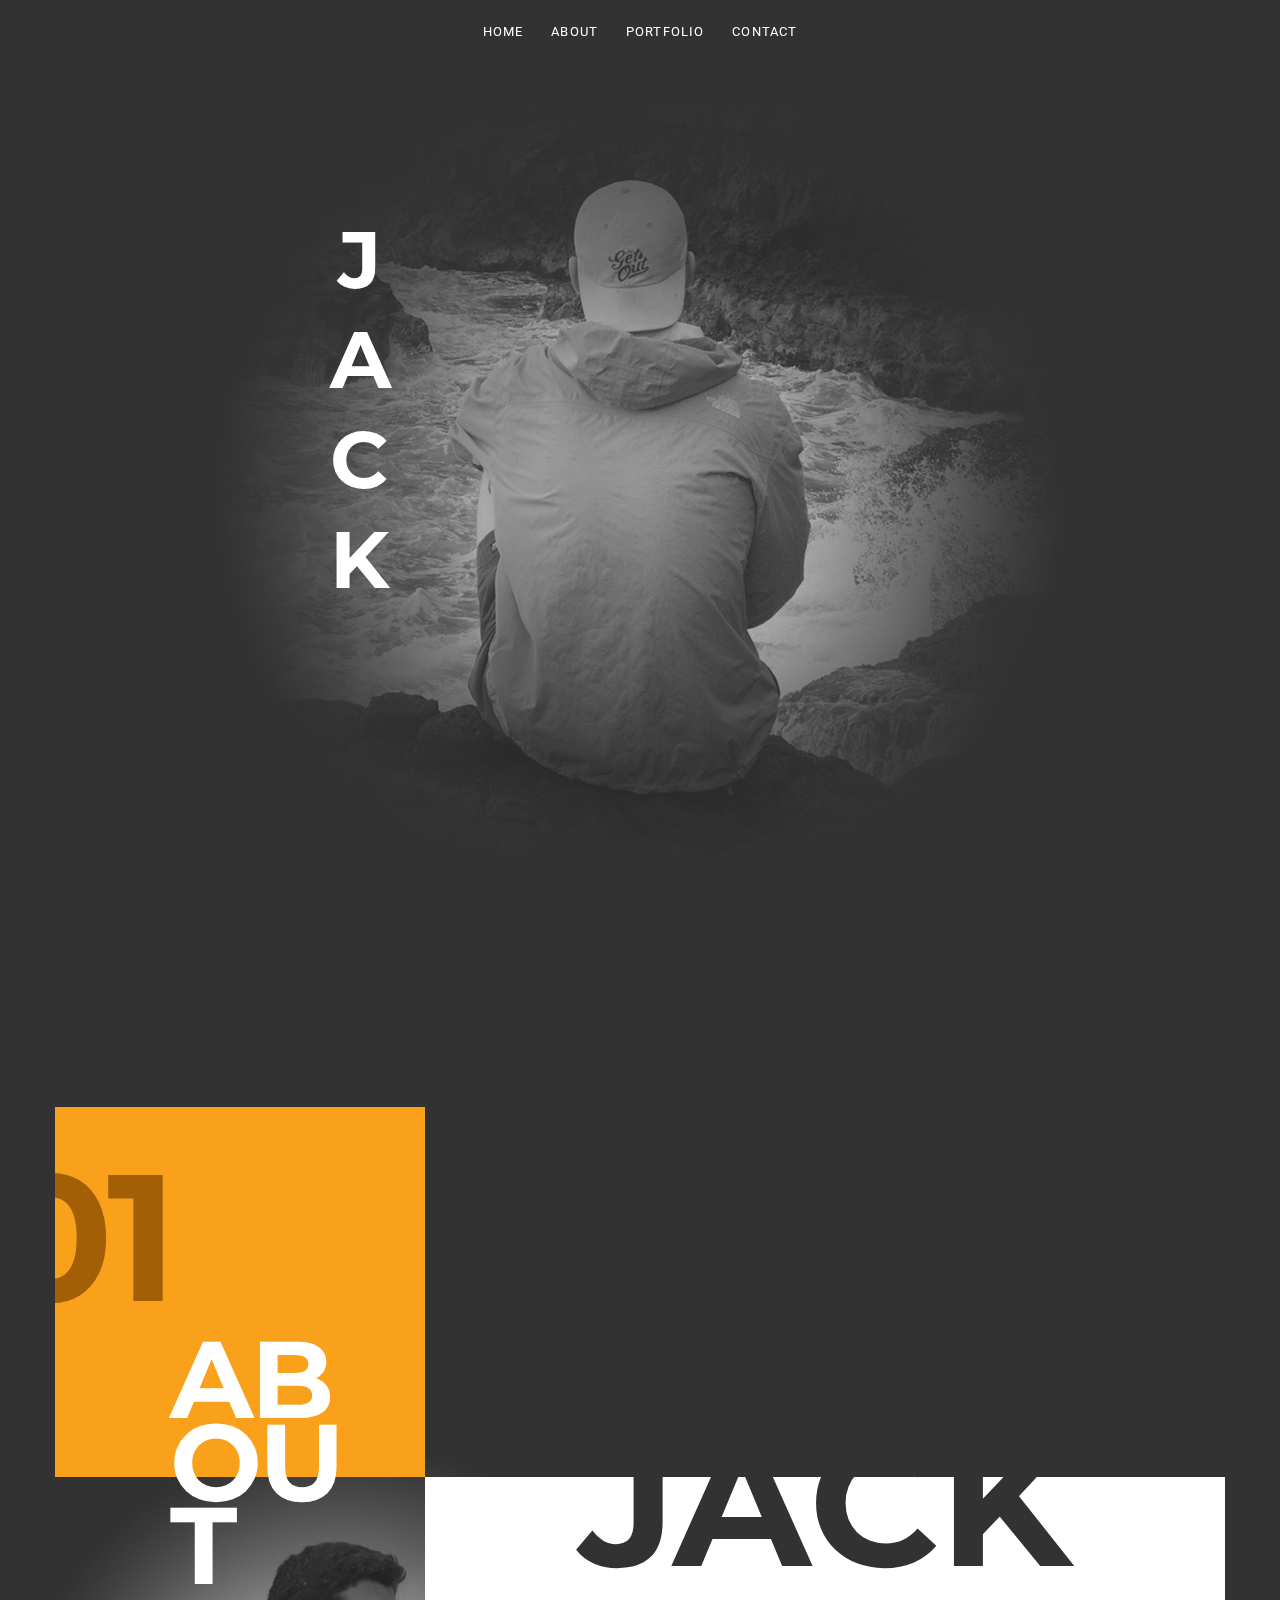
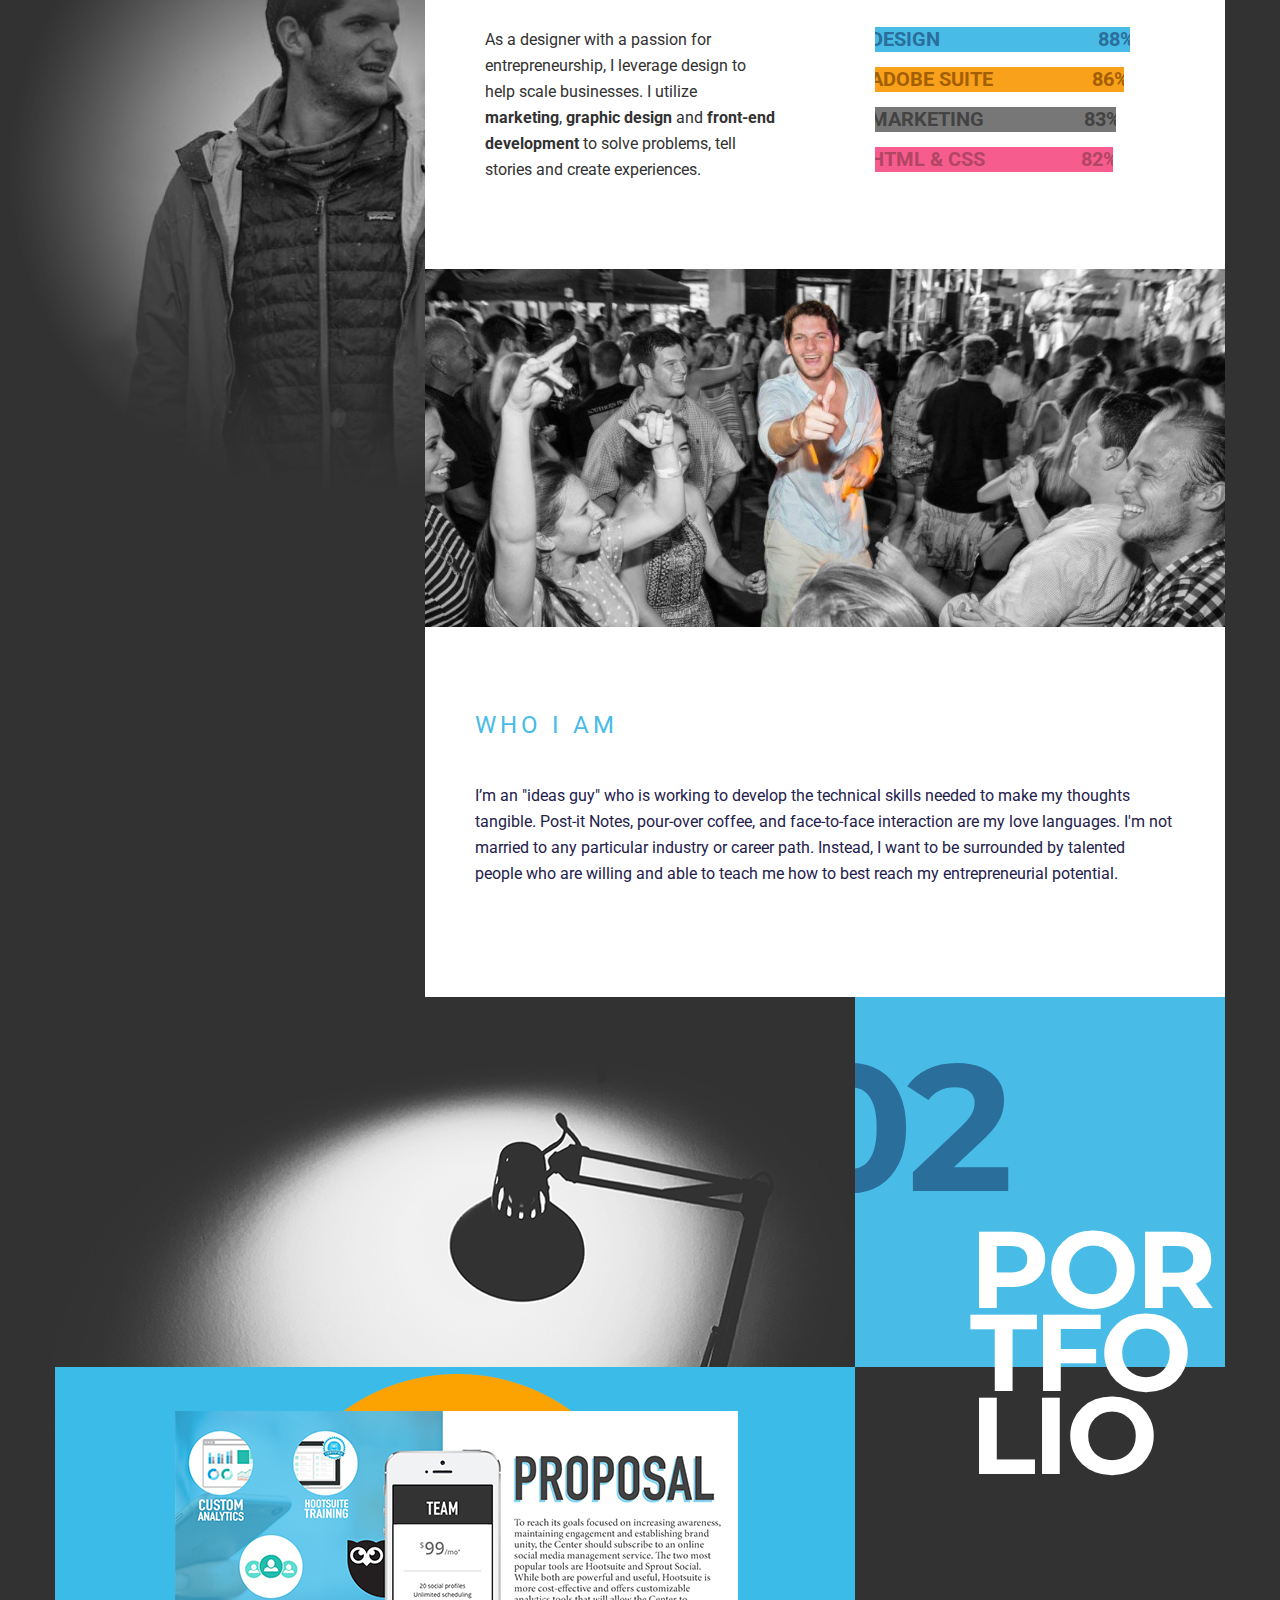
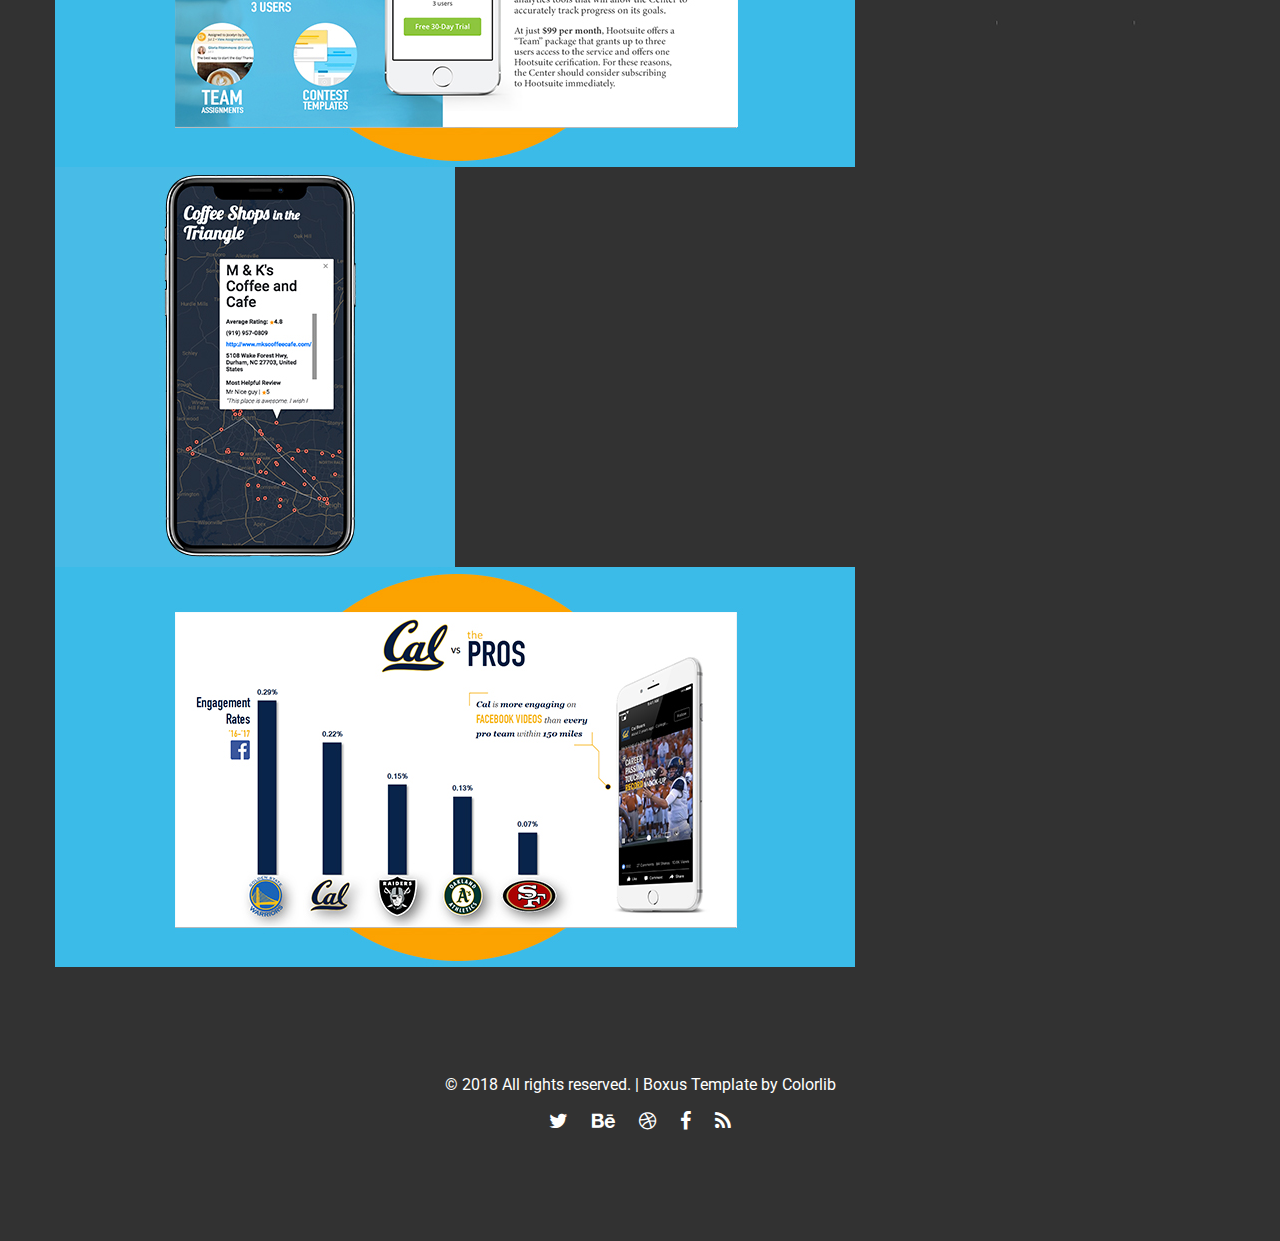
==== commit 571b00e8: "still working" ====
--- a/index.html
+++ b/index.html
@@ -122,6 +122,7 @@
         </div>
 
 
+
         <!-- Who I Am -->
         <div id="aboutMe" class="section">
             <div class="block content-1170 center-relative">
@@ -136,10 +137,13 @@
                         <div class="content-title-holder">
                             <p class="content-title">Jack</p>
                         </div>
+                        <div class="mobile-container">
+
                         <div class="one_half ">
                           As a designer with a passion for entrepreneurship, I leverage design to help scale businesses. I utilize <strong>marketing</strong>, <strong>graphic design</strong> and <strong>front-end development</strong> to solve problems, tell stories and create experiences.
                         </div>
-                        <div class="one_half last ">
+                      </div>
+                        <div class="one_half last mobile-hide">
 
                           <div class="progress_bar ">
                               <div class="progress_bar_field_holder" style="width:88%;">
@@ -208,9 +212,9 @@
                             <div class="caroufredsel_wrapper">
                                 <ul id="team1" class="image-slider slides">
                                     <li>
-                                        <div class="member-content-holder">
+                                        <div class="member-content-holder mobile-container">
                                             <!-- <h4 class="member-name">Jack Molloy</h4> -->
-                                            <p class="member-position">WHO I AM</p>
+                                            <p class="member-position mobile-center">WHO I AM</p>
                                             <div class="member-content">
                                               I’m an "ideas guy" who is working to develop the technical skills needed to make my thoughts tangible. Post-it Notes, pour-over coffee, and face-to-face interaction are my love languages. I'm not married to any particular industry or career path. Instead, I want to be surrounded by talented people who are willing and able to teach me how to best reach my entrepreneurial potential.<br>
                                             </div>
--- a/style.css
+++ b/style.css
@@ -3,7 +3,7 @@
 /* ---------- Container for the orbiting circles animation ---------- */
 #circle-orbit-container {
   position: relative;
-  margin: 10% auto;
+  margin: 10% auto 0 auto;
   height: 900px;
   width: 900px;
   text-align: center;
@@ -588,6 +588,10 @@
     background-position: center 15%;
     background-size: auto;
     z-index: 1;
+}
+
+.intro-page-mobile {
+  display: none;
 }
 
 .top-logo
@@ -1546,8 +1550,23 @@
 
 
 /* RESPONSIVE PART */
-
-@media screen and (max-width: 1270px) {
+@media screen and (max-width: 768px) {
+
+  .content-1170 {
+    width: 100%;
+  }
+
+
+  .center-relative {
+    margin-left: auto;
+    margin-right: auto;
+  }
+
+}
+
+
+/*PRESET RESPONSIVENESS*/
+/*@media screen and (max-width: 1270px) {
 
     .content-1170
     {
@@ -1784,7 +1803,7 @@
 
     .section
     {
-        /*padding-bottom: 150px;*/
+        padding-bottom: 150px;
     }
 
     .section-content-holder.right
@@ -2016,7 +2035,7 @@
 
     .main-menu ul
     {
-        width: 12em; /* fixed width only please - you can use the "subMenusMinWidth"/"subMenusMaxWidth" script options to override this if you like */
+        width: 12em;
     }
 
     .sm-clean a, .sm-clean a:hover, .sm-clean a:focus, .sm-clean a:active
@@ -2140,4 +2159,4 @@
     .content-1170{
         width: 100%;
     }
-}
+}*/
--- a/style-mobile.css
+++ b/style-mobile.css
@@ -562,6 +562,7 @@
     height: 100px;
     margin-top: -60px;
     padding-bottom: 50px;
+    display: none;
 }
 
 .section-content-holder .content-title
@@ -574,6 +575,7 @@
     text-transform: uppercase;
     margin-top: -65px;
     color: #323232;
+    display: none;
 }
 
 .extra-content-left
@@ -610,14 +612,18 @@
 .intro-page
 {
     /*padding-bottom: 170px;*/
-    min-height: calc(100vh - 170px);
+    /*min-height: calc(100vh - 170px);*/
+    height: 400px;
     background-color: #323232;
     background-image:url(images/home-orbit-bg.jpg);
     background-repeat: no-repeat;
     background-position: center 15%;
     background-size: auto;
     z-index: 1;
-}
+
+}
+
+
 
 .top-logo
 {
@@ -848,7 +854,8 @@
     font-size: 20px;
     background-color: white;
     text-align: center;
-    display: none;
+    opacity: 0;
+    /*display: none;*/
     /*visibility: hidden;*/
 }
 
@@ -865,6 +872,7 @@
     font-size: 11px;
     color: #9a9a9a;
     padding-bottom: 20px;
+    display: none;
 }
 
 .portfolio-type img
@@ -882,6 +890,7 @@
     line-height: 18px;
     letter-spacing: 4px;
     margin-bottom: 10px;
+    display: none;
 }
 
 .portfolio-sec-text
@@ -1543,6 +1552,7 @@
 .single-portfolio .x-close:hover img
 {
     opacity: 1;
+    display: none;
 }
 
 .single-portfolio .entry-content .one
@@ -1551,11 +1561,34 @@
     padding-right: 100px;
 }
 
-.single-portfolio .entry-content .one_half
+.single-portfolio .entry-content
 {
     width: 100%;
     padding-left: 100px;
     color: #323232;
+}
+
+.one_half
+{
+    width: 100%;
+    padding: 0px 10px;
+    margin: 0px;
+    color: #323232;
+}
+
+.mobile-container {
+  width: 80%;
+  margin: auto;
+  text-align: center;
+  font-size: 1em;
+}
+
+.mobile-hide {
+  display: none;
+}
+
+.mobile-center {
+  text-align: center;
 }
 
 .single-portfolio .entry-content .one_half.last
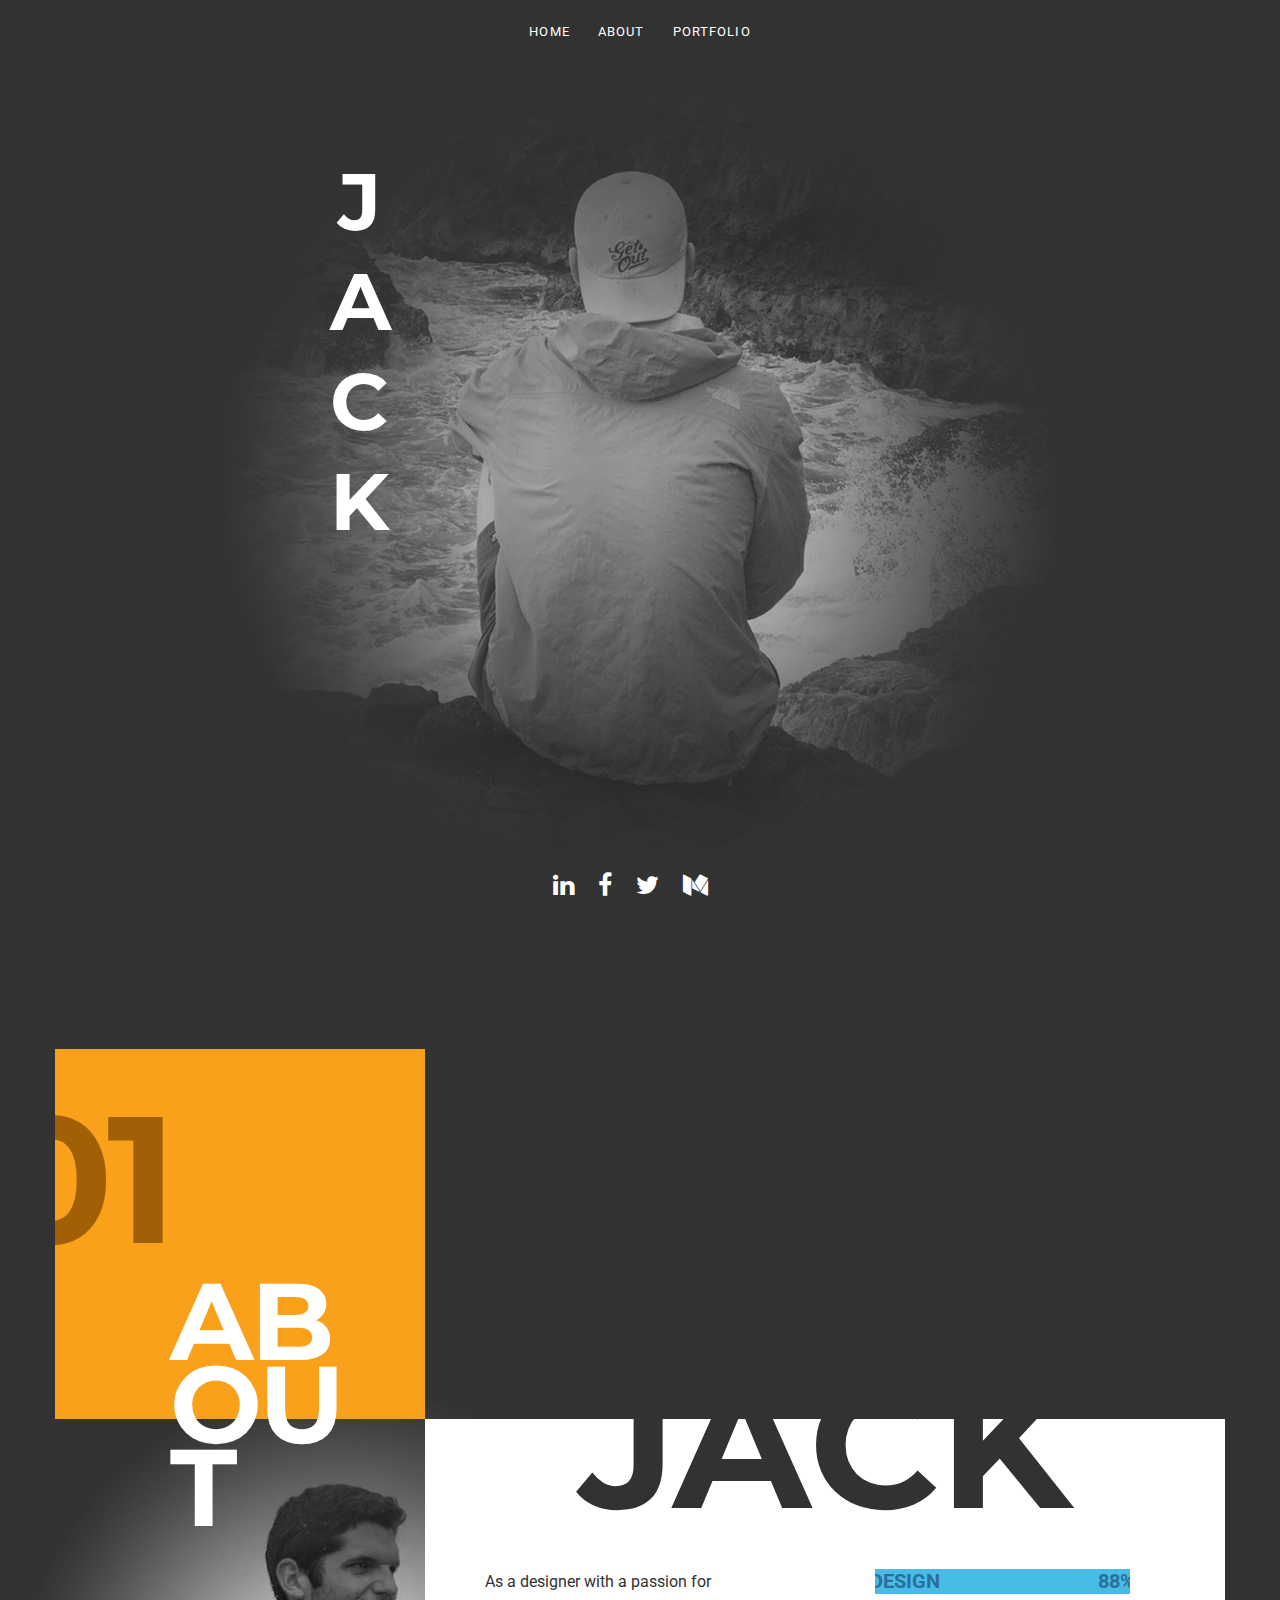
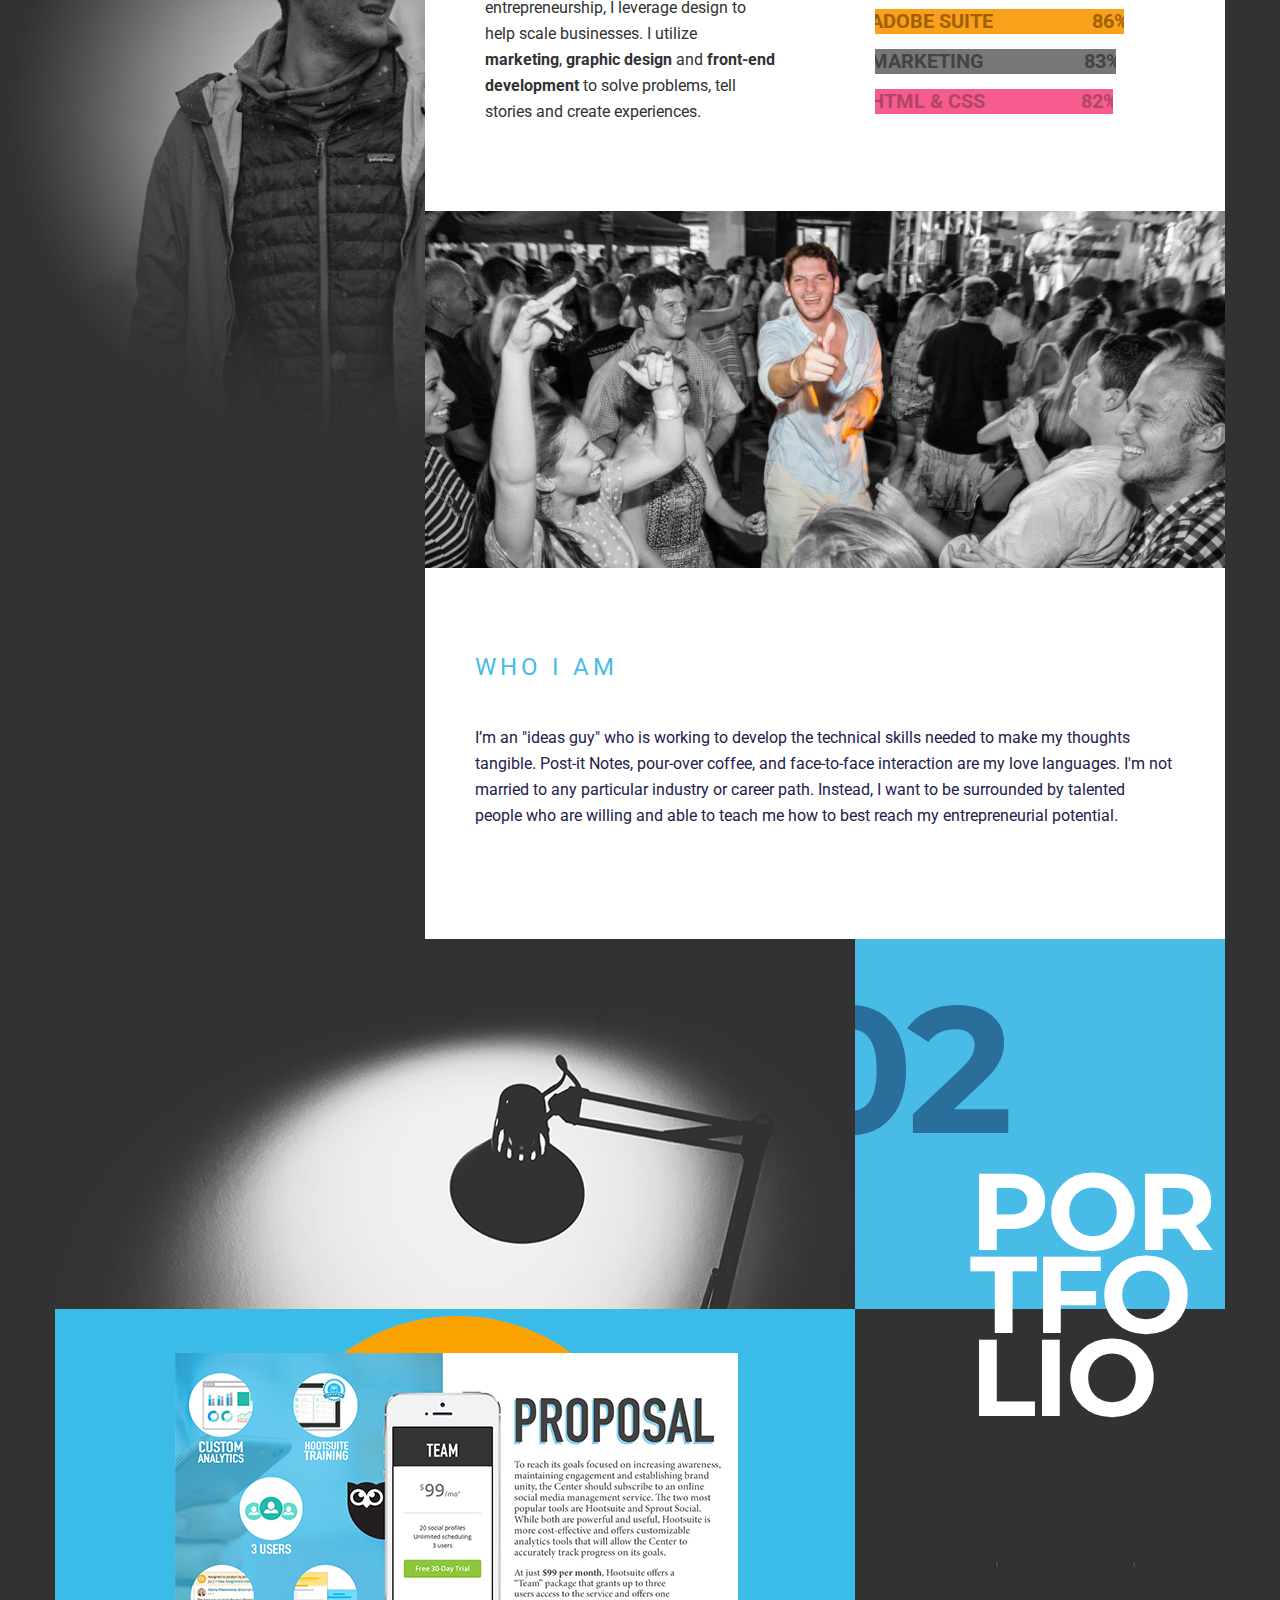
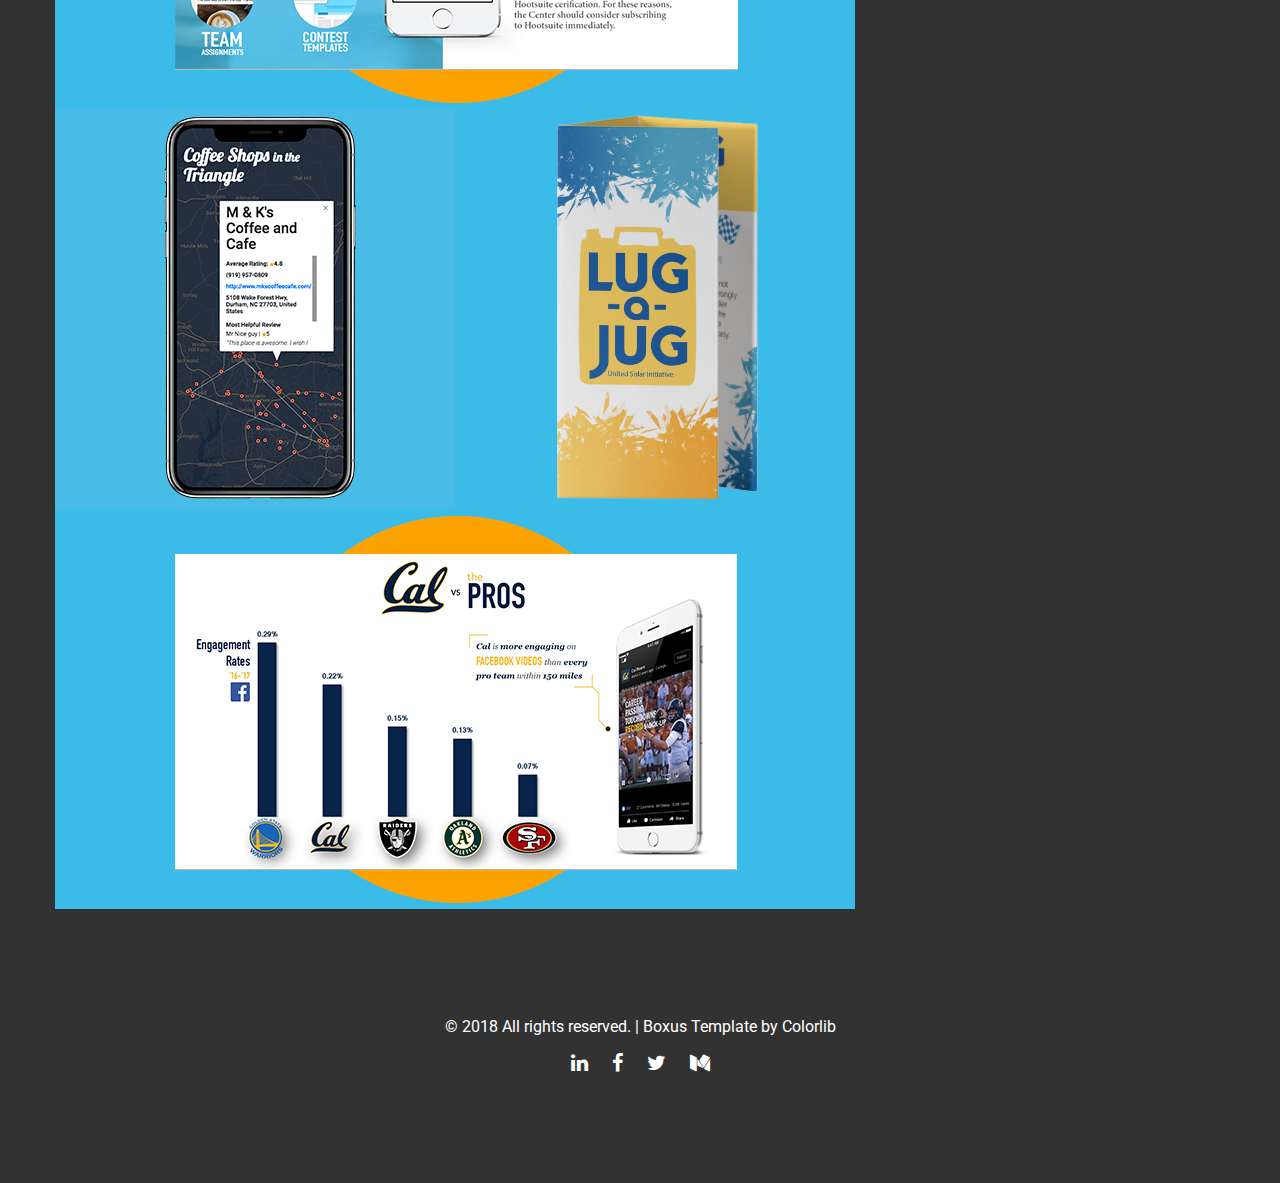
==== commit fe14fcae: "almost done" ====
--- a/index.html
+++ b/index.html
@@ -47,7 +47,7 @@
                     <!-- <li><a href="#news">News</a></li>
                     <li><a href="#video">Video</a></li>
                     <li><a href="#skills">Skills</a></li> -->
-                    <li><a href="#contact">Contact</a></li>
+                    <!-- <li><a href="#contact">Contact</a></li> -->
                 </ul>
             </nav>
         </div>
@@ -56,12 +56,13 @@
 
         <!-- Home -->
 <div class="mobile-body">
+  <div class="no-mob">
 
         <div id="home" class="section intro-page">
             <div class="block ">
                 <!-- <img class="top-logo" src="images/final_logo_white.png" alt="Boxus" /> -->
                 <br>
-                <div class="block content-1170 center-relative ">
+                <div class="block content-1170 center-relative">
                   <!-- <div class="section-title-holder section-title-holder-logo right"> -->
 
                     <!-- https://codepen.io/alandunning/pen/bNNRvQ -->
@@ -88,18 +89,33 @@
                       <!-- Circles furthest away to the central point -->
                       <div id="outer-orbit">
                         <!-- <div class="outer-orbit-cirlces"></div> -->
-                        <div class="outer-orbit-cirlces-2">
-                          <div class="mytextwithicon"></div>
-                        </div>
-                        <div class="outer-orbit-cirlces-3">
-                          <div class="mytextwithicon-2"></div>
-                        </div>
-                        <div class="outer-orbit-cirlces-4">
-                          <div class="mytextwithicon-3"></div>
-                        </div>
-                        <div class="outer-orbit-cirlces-5">
-                          <div class="mytextwithicon-4"></div>
-                        </div>
+                        <div class="outer-orbit-cirlces-2 no-mob">
+                          <div class="mytextwithicon no-mob"></div>
+                        </div>
+                        <div class="outer-orbit-cirlces-3 no-mob">
+                          <div class="mytextwithicon-2 no-mob"></div>
+                        </div>
+                        <div class="outer-orbit-cirlces-4 no-mob">
+                          <div class="mytextwithicon-3 no-mob"></div>
+                        </div>
+                        <div class="outer-orbit-cirlces-5 no-mob">
+                          <div class="mytextwithicon-4 no-mob"></div>
+                        </div>
+
+                        <div class="top-footer center-relative">
+                          <div class="foot-wrapper">
+                            <ul>
+                                <li class="social-footer top-footer">
+                                  <a href="https://www.linkedin.com/in/jackwmolloy/" target="_blank"><span class="fa fa-linkedin"></span></a>
+                                  <a href="https://www.facebook.com/jackwmolloy" target="_blank"><span class="fa fa-facebook"></span></a>
+                                  <a href="https://twitter.com/YaBoyMolloy" target="_blank"><span class="fa fa-twitter"></span></a>
+                                  <a href="https://medium.com/@jackwmolloy" target="_blank"><span class="fa fa-medium"></span></a>
+                              </li>
+                                </li>
+                            </ul>
+                          </div>
+                        </div>
+
                       </div>
 
                       <!-- <div class="blurb">
@@ -126,7 +142,7 @@
         <!-- Who I Am -->
         <div id="aboutMe" class="section">
             <div class="block content-1170 center-relative">
-                <div class="section-title-holder left">
+                <div class="section-title-holder left no-mob">
                     <div class="section-num">
                         <span>01</span>
                     </div>
@@ -137,9 +153,9 @@
                         <div class="content-title-holder">
                             <p class="content-title">Jack</p>
                         </div>
-                        <div class="mobile-container">
-
-                        <div class="one_half ">
+                        <div class="member-content-holder2 mobile-container2">
+
+                        <div class="one_half member-content2 mobile-member2">
                           As a designer with a passion for entrepreneurship, I leverage design to help scale businesses. I utilize <strong>marketing</strong>, <strong>graphic design</strong> and <strong>front-end development</strong> to solve problems, tell stories and create experiences.
                         </div>
                       </div>
@@ -215,7 +231,7 @@
                                         <div class="member-content-holder mobile-container">
                                             <!-- <h4 class="member-name">Jack Molloy</h4> -->
                                             <p class="member-position mobile-center">WHO I AM</p>
-                                            <div class="member-content">
+                                            <div class="member-content mobile-member">
                                               I’m an "ideas guy" who is working to develop the technical skills needed to make my thoughts tangible. Post-it Notes, pour-over coffee, and face-to-face interaction are my love languages. I'm not married to any particular industry or career path. Instead, I want to be surrounded by talented people who are willing and able to teach me how to best reach my entrepreneurial potential.<br>
                                             </div>
                                         </div>
@@ -376,7 +392,7 @@
         <!-- Portfolio -->
         <div id="portfolio" class="section">
             <div class="block content-1170 center-relative">
-                <div class="section-title-holder right">
+                <div class="section-title-holder right no-mob">
                     <div class="section-num">
                         <span>02</span>
                     </div>
@@ -415,7 +431,7 @@
                         </div>
                         <div class="grid-item element-item p_one_half">
                             <a href="single-portfolio3.html">
-                                <img src="images/broch_thumb5.jpg" alt="">
+                                <img src="images/new_broch_thumb.jpg" alt="">
                                 <div class="portfolio-text-holder">
                                     <div class="portfolio-text-wrapper">
                                         <p class="portfolio-type">
@@ -902,6 +918,8 @@
 
       </div>
 
+
+
         <!-- Footer -->
 
         <footer>
@@ -911,15 +929,30 @@
                         © 2018 All rights reserved. | Boxus Template by <a href="https://colorlib.com" target="_blank">Colorlib</a>
                     </li>
                     <li class="social-footer">
-                        <a href="#"><span class="fa fa-twitter"></span></a>
-                        <a href="#"><span class="fa fa-behance"></span></a>
-                        <a href="#"><span class="fa fa-dribbble"></span></a>
-                        <a href="#"><span class="fa fa-facebook"></span></a>
-                        <a href="#"><span class="fa fa-rss"></span></a>
+                      <a href="https://www.linkedin.com/in/jackwmolloy/" target="_blank"><span class="fa fa-linkedin"></span></a>
+                      <a href="https://www.facebook.com/jackwmolloy" target="_blank"><span class="fa fa-facebook"></span></a>
+                      <a href="https://twitter.com/YaBoyMolloy" target="_blank"><span class="fa fa-twitter"></span></a>
+                      <a href="https://medium.com/@jackwmolloy" target="_blank"><span class="fa fa-medium"></span></a>
+                  </li>
                     </li>
                 </ul>
             </div>
         </footer>
+
+      </div>
+      <div class="only-mob mob-splash">
+        <h1 class="splash-text">Mobile Version Coming Soon!</h1>
+        <div class="footer">
+        <ul>
+            <li class="social-footer">
+              <a href="https://www.linkedin.com/in/jackwmolloy/" target="_blank"><span class="fa fa-linkedin"></span></a>
+              <a href="https://www.facebook.com/jackwmolloy" target="_blank"><span class="fa fa-facebook"></span></a>
+              <a href="https://twitter.com/YaBoyMolloy" target="_blank"><span class="fa fa-twitter"></span></a>
+              <a href="https://medium.com/@jackwmolloy" target="_blank"><span class="fa fa-medium"></span></a>
+          </li>
+        </ul>
+      </div>
+      </div>
 
 
         <!--Load JavaScript-->
@@ -936,5 +969,6 @@
         <script type='text/javascript' src='js/imagesloaded.pkgd.js'></script>
         <script type='text/javascript' src='js/jquery.prettyPhoto.js'></script>
         <script type='text/javascript' src='js/main.js'></script>
+
     </body>
 </html>
--- a/style.css
+++ b/style.css
@@ -1,9 +1,12 @@
 
+.only-mob{
+  display: none;
+}
 
 /* ---------- Container for the orbiting circles animation ---------- */
 #circle-orbit-container {
   position: relative;
-  margin: 10% auto 0 auto;
+  margin: 5% auto 0 auto;
   height: 900px;
   width: 900px;
   text-align: center;
@@ -386,7 +389,7 @@
     background-color: transparent;
     width: 100% !important;
     top: 0;
-    position: fixed;
+    /*position: absolute;*/
 }
 
 #header-main-menu
@@ -394,6 +397,7 @@
     max-width: 1170px;
     margin: 0 auto;
     text-align: center;
+    /*padding-top: 20px;*/
 }
 
 .main-menu.sm-clean
@@ -870,6 +874,12 @@
     color: #191919;
 }
 
+/*.grid-item img:hover
+{
+    cursor: pointer;
+    transform: scale(1.1);
+}*/
+
 .more-posts-portfolio img
 {
     transition: all .2s linear;
@@ -911,7 +921,7 @@
     background-repeat: no-repeat;
     background-position: center top;
     background-size: auto;
-    z-index: 9;
+    z-index: 7;
 }
 
 #aboutMe .section-title-holder
@@ -1422,6 +1432,20 @@
     padding: 100px 0;
 }
 
+.top-footer {
+    font-size: 16px;
+    line-height: 36px;
+    clear: both;
+    color: #ffffff;
+    text-align: center;
+    /*padding: 0 0 0 40%;*/
+    position: absolute;
+    margin: 0 auto;
+    bottom: 40px;
+    left: 0px;
+    width: 900px;
+}
+
 .footer-left, .footer-right
 {
     width: 810px;
@@ -1433,6 +1457,11 @@
 }
 
 .footer a
+{
+    color: #ffffff;
+}
+
+.top-footer a
 {
     color: #ffffff;
 }
@@ -1442,6 +1471,27 @@
     margin: 0 10px;
     font-size: 20px;
 }
+
+.top-footer a {
+      margin: 0 10px;
+      font-size: 25px;
+}
+
+.foot-wrapper {
+    text-align: center;
+    }
+.foot-wrapper ul {
+    display: inline-block;
+    margin: 0;
+    padding: 0;
+    /* For IE, the outcast */
+    zoom:1;
+    *display: inline;
+  }
+.foot-wrapper li {
+    float: left;
+    padding: 2px 5px;
+  }
 
 /* END FOOTER */
 
--- a/style-mobile.css
+++ b/style-mobile.css
@@ -4,6 +4,34 @@
 
 .mobile-body {
   width: 100%;
+}
+
+.no-mob {
+  display: none;
+}
+
+.only-mob{
+  display: block;
+}
+
+.mob-splash{
+  height: 768px;
+  width: 100%;
+  font-size: 1.5em;
+  color: white;
+  text-align: center;
+  font-family: 'Montserrat', sans-serif;
+  padding-top: 10%;
+  background-image:url(images/home-orbit-bg.jpg);
+  background-repeat: no-repeat;
+  background-position: center 15%;
+  background-size: auto;
+  z-index: 1;
+
+}
+
+h1.splash-text {
+  padding-top: 45%;
 }
 
 
@@ -14,7 +42,7 @@
   height: 200px;
   width: 100%;
   text-align: center;
-  border: 1px solid red;
+  /*border: 1px solid red;*/
 }
 
 /* ---------- Inner orbit - This is the circles closest to the central point ---------- */
@@ -26,7 +54,7 @@
   height: 200px;
   border: 2px #4A437F dashed;
   border-radius: 100%;
-  border: 1px solid red;
+  /*border: 1px solid red;*/
   /*-webkit-animation: spin-right 40s linear infinite;
   animation: spin-right 40s linear infinite;*/
 }
@@ -104,7 +132,7 @@
   border-radius: 100%;
   -webkit-animation: spin-right 70s linear infinite;
   animation: spin-right 70s linear infinite;
-  border: 1px solid red;
+  /*border: 1px solid red;*/
 }
 
 /* ---------- Repeating styles for the inner orbiting circles ---------- */
@@ -129,7 +157,7 @@
   border-radius: 100%;
   /*-webkit-animation: spin-right 55s linear infinite;
   animation: spin-right 55s linear infinite;*/
-  border: 1px solid red;
+  /*border: 1px solid red;*/
 }
 
 
@@ -217,10 +245,10 @@
 .orbit-main{
     margin: auto;
     width: 100%;
-    border: 3px solid green;
+    /*border: 3px solid green;*/
     padding: 10px;
     text-align: center;
-    border: 1px solid red;
+    /*border: 1px solid red;*/
 }
 
 .mytextwithicon {
@@ -297,7 +325,7 @@
     font-weight: 400;
     color: #23214c;
     background-color: #323232;
-    border: 1px solid red;
+    /*border: 1px solid red;*/
 }
 
 body a
@@ -615,7 +643,7 @@
     /*min-height: calc(100vh - 170px);*/
     height: 400px;
     background-color: #323232;
-    background-image:url(images/home-orbit-bg.jpg);
+    background-image:url(images/jack_logo_white.png);
     background-repeat: no-repeat;
     background-position: center 15%;
     background-size: auto;
@@ -736,18 +764,20 @@
     background-position: center top;
     background-size: auto;
     z-index: 8;
-    border: 1px solid red;
+    /*border: 1px solid red;*/
     /*display: none;*/
 }
 
 #portfolio .section-title-holder
 {
     background-color: #48bce6;
+    display: none;
 }
 
 #portfolio .section-title-holder span
 {
     color: #2a6e9b;
+    display: none;
 }
 
 .page-template-page-portfolio .section
@@ -972,8 +1002,18 @@
     /* width: 330px; */
     /*padding: 90px 50px 50px 50px;*/
     float: left;
-    width: 100%;
-    border: 1px solid red;
+    /*width: 100%;*/
+    /*border: 1px solid red;*/
+}
+.member-content-holder2
+{
+    /* width: 330px; */
+    /*padding: 90px 50px 50px 50px;*/
+    float: left;
+    /*width: 100%;*/
+    /*border: 1px solid red;*/
+    padding-top: 0px;
+    padding-bottom: 0px;
 }
 
 .member-image-holder
@@ -1007,12 +1047,46 @@
 .member-content
 {
     line-height: 26px;
+    max-width: 100%;
+}
+
+.member-content2
+{
+    line-height: 26px;
+    max-width: 100%;
+    padding: 0 10%;
 }
 
 .image-slider-wrapper.img .image-slider li img
 {
     width: 100%;
 }
+
+.image-slider-wrapper
+{
+    width: 100%;
+}
+
+#team1 {
+  width: 100%;
+  max-width: 100%;
+}
+
+#team1 ul {
+  width: 100%;
+  max-width: 100%;
+}
+
+#team1_next {
+  width: 100%;
+  max-width: 100%;
+}
+
+.slides {
+  max-width: 100%;
+}
+
+
 
 /* END ABOUT SECTION */
 
@@ -1484,6 +1558,20 @@
     font-size: 20px;
 }
 
+.top-footer {
+    font-size: 16px;
+    line-height: 36px;
+    clear: both;
+    color: #ffffff;
+    text-align: center;
+    /*padding: 0 0 0 40%;*/
+    position: absolute;
+    margin: 0 auto;
+    bottom: 40px;
+    left: 0px;
+    width: 100%;
+}
+
 /* END FOOTER */
 
 
@@ -1577,8 +1665,40 @@
 }
 
 .mobile-container {
-  width: 80%;
+  max-width: 100%;
+  /*margin: auto;
+  padding-left: 10%;
+  padding-right: 10%;
+  text-align: center;
+  font-size: 1em;*/
+}
+
+.mobile-container2 {
+  max-width: 100%;
+  padding-top: none;
+  padding-bottom: none;
+  /*margin: auto;
+  padding-left: 10%;
+  padding-right: 10%;
+  text-align: center;
+  font-size: 1em;*/
+}
+
+.mobile-member {
+  width: 100%;
   margin: auto;
+  /*padding-left: 10%;
+  padding-right: 10%;*/
+  text-align: center;
+  font-size: 1em;
+}
+
+.mobile-member2 {
+  width: 100%;
+  margin: auto;
+  padding: 0 10%;
+  /*padding-left: 10%;
+  padding-right: 10%;*/
   text-align: center;
   font-size: 1em;
 }
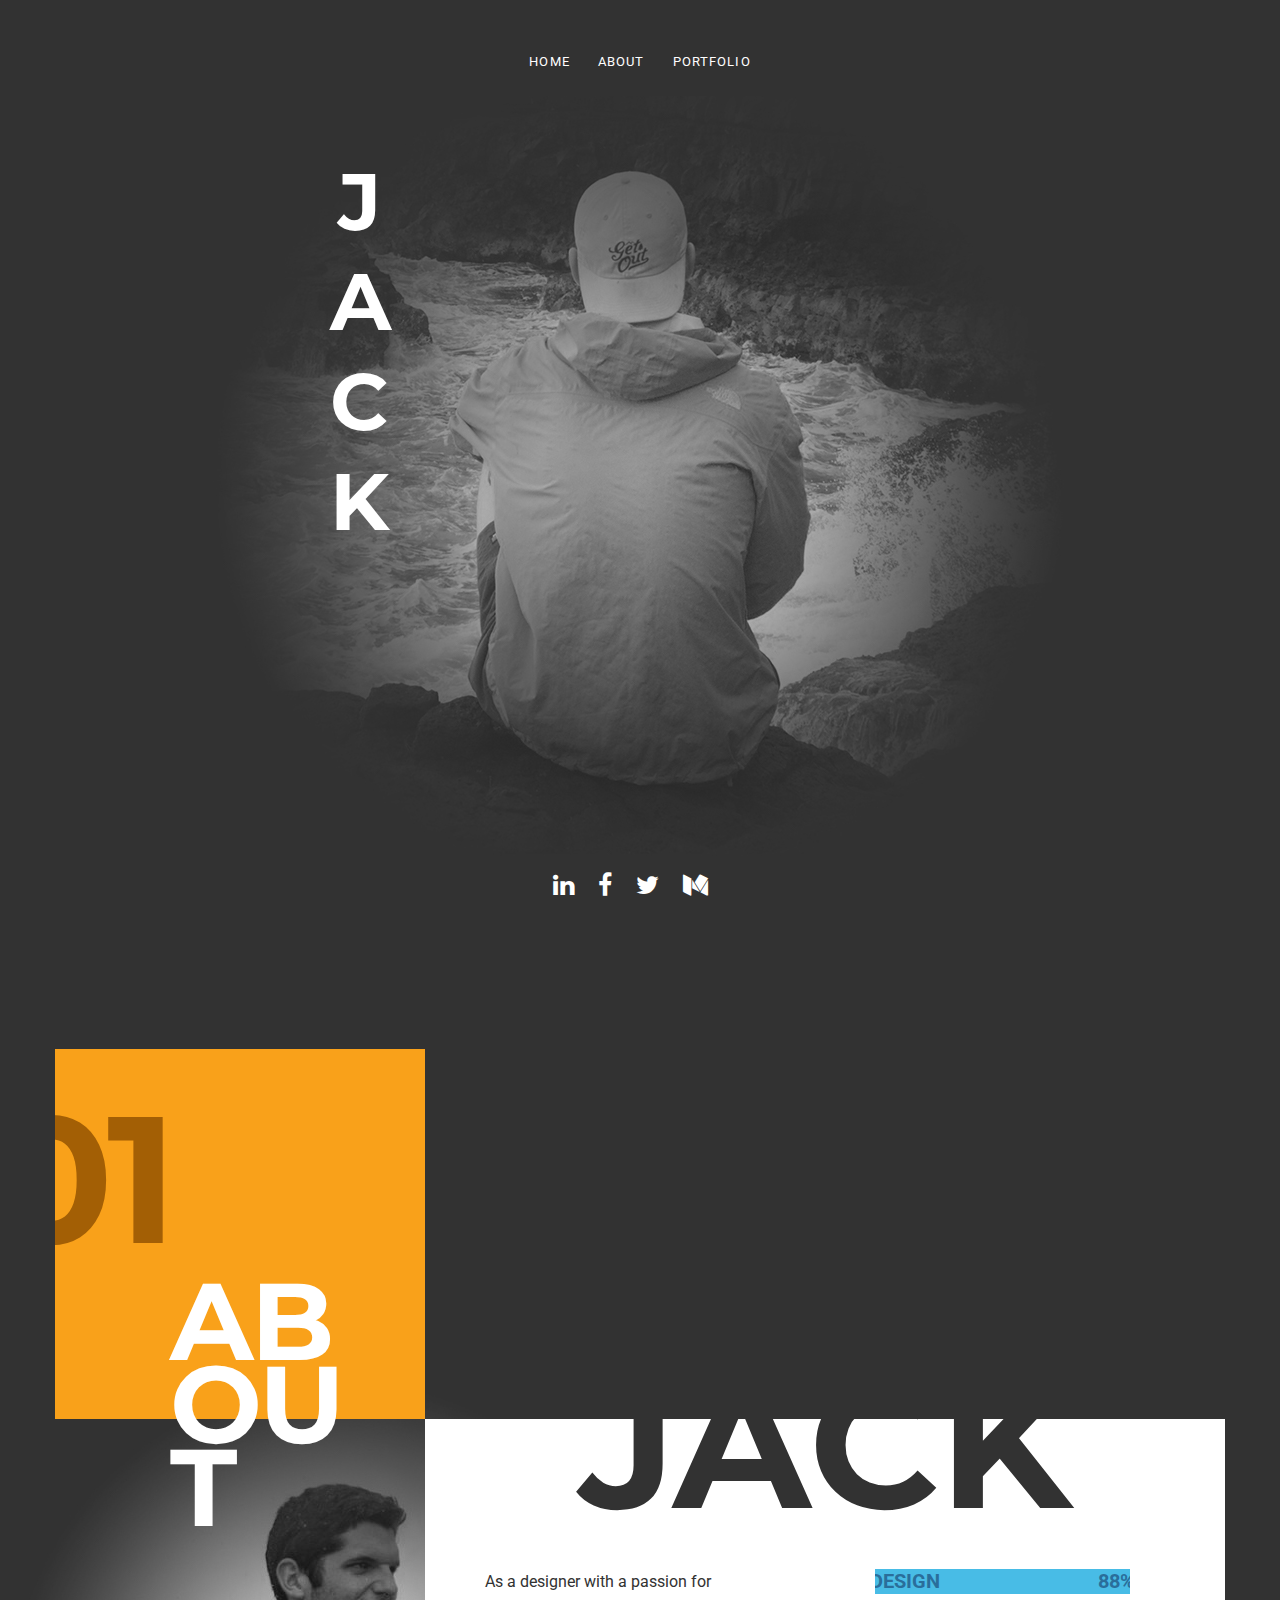
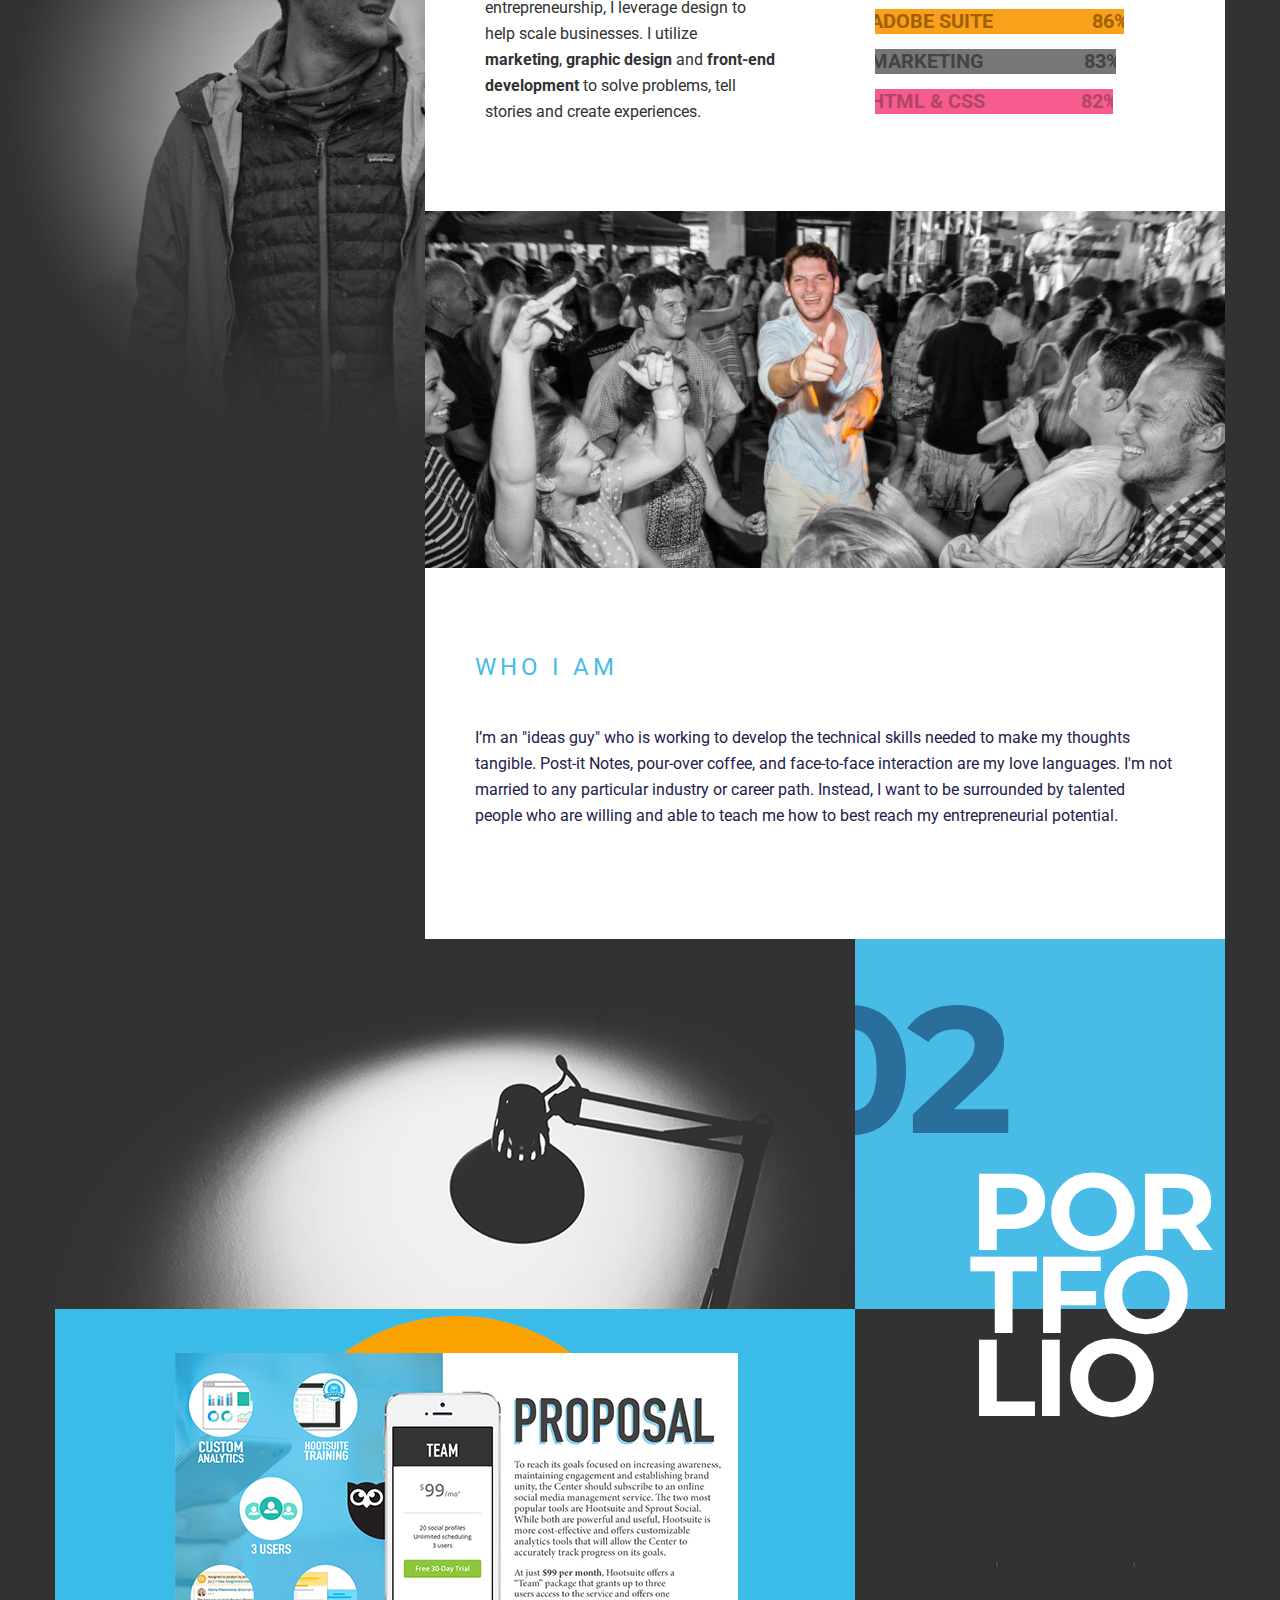
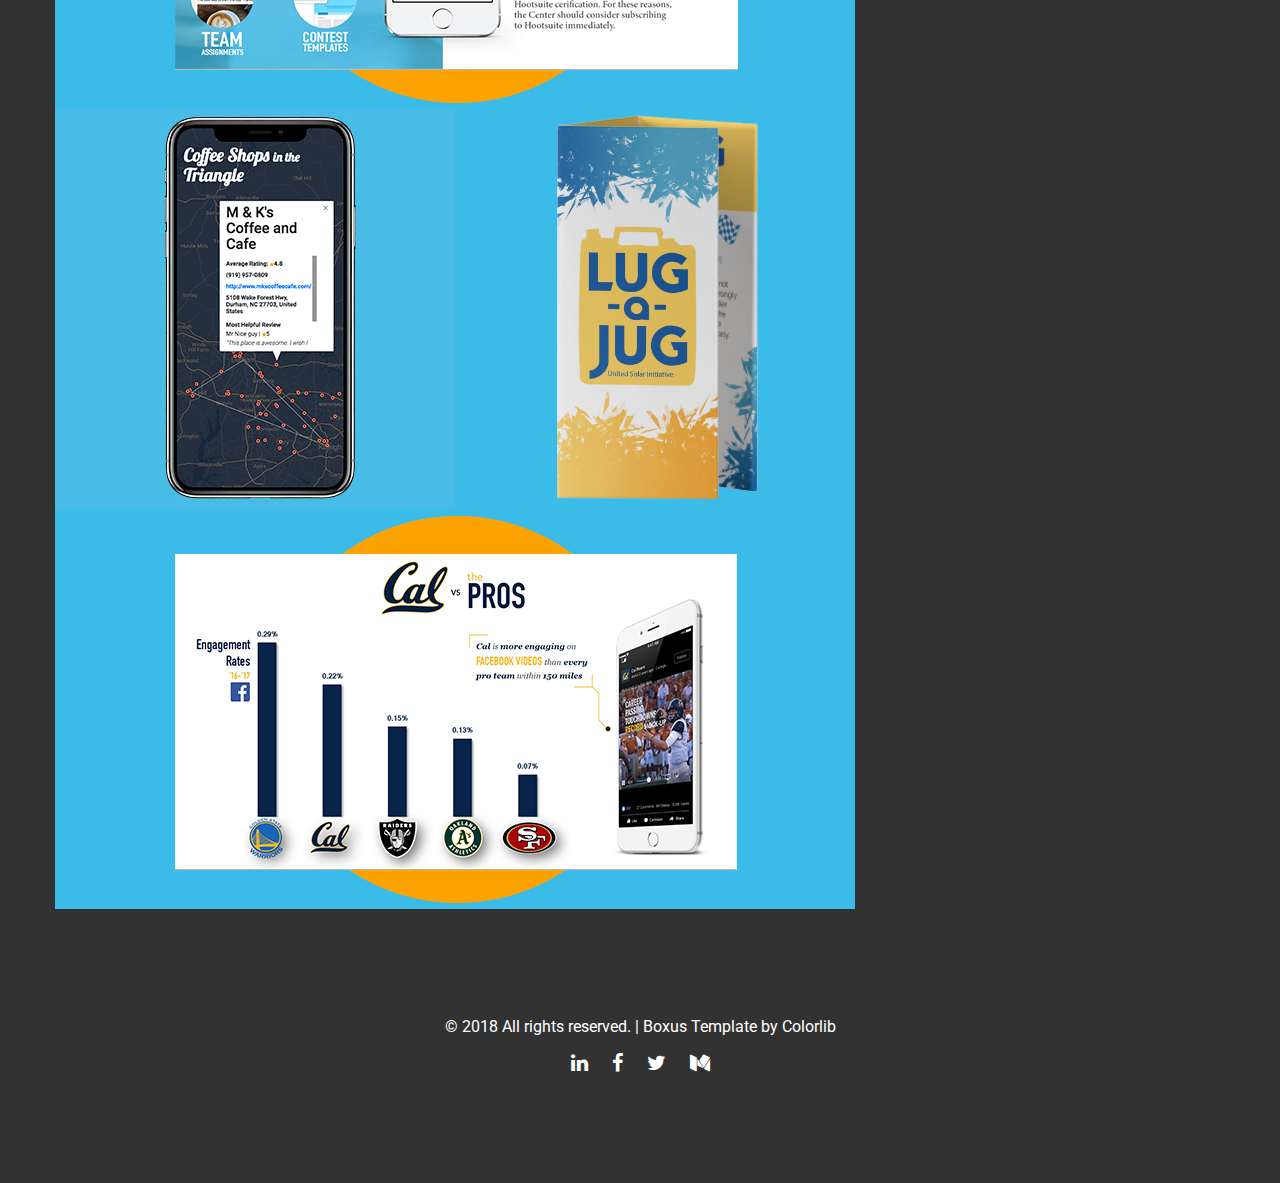
==== commit 350559d1: "almost done" ====
--- a/index.html
+++ b/index.html
@@ -142,7 +142,7 @@
         <!-- Who I Am -->
         <div id="aboutMe" class="section">
             <div class="block content-1170 center-relative">
-                <div class="section-title-holder left no-mob">
+                <div class="section-title-holder left no-mob stick_in_parent">
                     <div class="section-num">
                         <span>01</span>
                     </div>
@@ -270,7 +270,7 @@
                                     </li> -->
                                 </ul>
                             </div>
-                            <div class="clear"></div>
+                            <!-- <div class="clear"></div> -->
                         </div>
                     </div>   <!-- end full-width div -->
 
@@ -280,119 +280,10 @@
         </div>
 
 
-
-        <!-- Service -->
-
-        <!-- <div id="services" class="section">
-            <div class="block content-1170 center-relative">
-                <div class="section-title-holder left">
-                    <div class="section-num">
-                        <span>01</span>
-                    </div>
-                    <h2 class="entry-title">Services</h2>
-                </div>
-                <div class="section-content-holder right">
-                    <div class="content-wrapper">
-                        <script>
-                            var slider1_speed = "500";
-                            var slider1_auto = "false";
-                            var slider1_hover = "true";
-                        </script>
-                        <div class="image-slider-wrapper relative service slider1">
-                            <a id="slider1_next" class="image_slider_next" href ="#"></a>
-
-                            <ul id="slider1" class="image-slider slides">
-                                <li>
-                                    <div class="service-holder ">
-                                        <img src="demo-images/icon_01.png" alt="">
-                                        <div class="service-content-holder">
-                                            <div class="service-title">BRANDING</div>
-                                            <div class="service-content">
-                                                Donecos arem ipsum sit amet consectetur adipisicing elit sed eiusmod tempor incididunt ut donecos dolore ipsum temporest.<br />
-                                            </div>
-                                        </div>
-                                    </div>
-                                    <div class="service-holder ">
-                                        <img src="demo-images/icon_02.png" alt="">
-                                        <div class="service-content-holder">
-                                            <div class="service-title">MOBILE APPS</div>
-                                            <div class="service-content">
-                                                Disum lorem sit amet consectetur adipisicing elit sed eiusmod tempor incididunt ut donecos dolore ipsum temporest.<br />
-                                            </div>
-                                        </div>
-                                    </div>
-                                    <div class="service-holder ">
-                                        <img src="demo-images/icon_03.png" alt="">
-                                        <div class="service-content-holder">
-                                            <div class="service-title">WEB</div>
-                                            <div class="service-content">
-                                                Polor sit amet consectetur adipisicing elit sed eiusmod tempor incididunt ut dolore magna labore eiusmod.<br />
-                                            </div>
-                                        </div>
-                                    </div>
-                                    <div class="service-holder ">
-                                        <img src="demo-images/icon_04.png" alt="">
-                                        <div class="service-content-holder">
-                                            <div class="service-title">GRAPHIC</div>
-                                            <div class="service-content">
-                                                Cadipisicing elit sed eiusmod tempor incididunt ut labore lorem ipsum dolor sit amet consectetur lorem ipsum dolor sit amet.<br />
-                                            </div>
-                                        </div>
-                                    </div>
-                                </li>
-                                <li>
-                                    <div class="service-holder ">
-                                        <img src="demo-images/icon_03.png" alt="">
-                                        <div class="service-content-holder">
-                                            <div class="service-title">SERVICES</div>
-                                            <div class="service-content">
-                                                Donecos arem ipsum sit amet consectetur adipisicing elit sed eiusmod tempor incididunt ut donecos dolore ipsum temporest.<br />
-                                            </div>
-                                        </div>
-                                    </div>
-                                    <div class="service-holder ">
-                                        <img src="demo-images/icon_04.png" alt="">
-                                        <div class="service-content-holder">
-                                            <div class="service-title">PSD</div>
-                                            <div class="service-content">
-                                                Disum lorem sit amet consectetur adipisicing elit sed eiusmod tempor incididunt ut donecos dolore ipsum temporest.<br />
-                                            </div>
-                                        </div>
-                                    </div>
-                                    <div class="service-holder ">
-                                        <img src="demo-images/icon_02.png" alt="">
-                                        <div class="service-content-holder">
-                                            <div class="service-title">HTML</div>
-                                            <div class="service-content">
-                                                Polor sit amet consectetur adipisicing elit sed eiusmod tempor incididunt ut dolore magna labore eiusmod.<br />
-                                            </div>
-                                        </div>
-                                    </div>
-                                    <div class="service-holder ">
-                                        <img src="demo-images/icon_01.png" alt="">
-                                        <div class="service-content-holder">
-                                            <div class="service-title">PHP</div>
-                                            <div class="service-content">
-                                                Cadipisicing elit sed eiusmod tempor incididunt ut labore lorem ipsum dolor sit amet consectetur lorem ipsum dolor sit amet.<br />
-                                            </div>
-                                        </div>
-                                    </div>
-                                </li>
-                            </ul>
-                            <div class = "clear"></div>
-                        </div>
-
-                    </div>
-                </div>
-                <div class='clear'></div>
-            </div>
-        </div> -->
-
-
         <!-- Portfolio -->
         <div id="portfolio" class="section">
             <div class="block content-1170 center-relative">
-                <div class="section-title-holder right no-mob">
+                <div class="section-title-holder right no-mob" style="right: 0 !important">
                     <div class="section-num">
                         <span>02</span>
                     </div>
@@ -499,114 +390,6 @@
         </div>
 
 
-        <!-- About -->
-        <!-- <div id="about" class="section">
-            <div class="block content-1170 center-relative">
-                <div class="section-title-holder left">
-                    <div class="section-num">
-                        <span>03</span>
-                    </div>
-                    <h2 class="entry-title">CRAFTERS</h2>
-                </div>
-                <div class="section-content-holder right">
-                    <div class="content-wrapper">
-                        <div class="content-title-holder">
-                            <p class="content-title">About</p>
-                        </div>
-                        <div class="one_half ">
-                            Polor sit amet consectetur adipisicing elit sed eiusmod tempor incididunt ut dolore magna labore eiusmod. Lorem ipsum <strong>dolor sit amet</strong> consectetur est adipisicing elit, sed do eiusmod tempor
-                        </div>
-                        <div class="one_half last ">
-                            <span style="color: #e54b76;"><strong>2001-2003 ·</strong></span> <span style="color:#727190;"><em>Art Studio Lorem Donec</em></span><br>
-                            <span style="color: #e54b76;"><strong>2003-2006 ·</strong></span> <span style="color:#727190;"><em>Per Set Web Site</em></span><br>
-                            <span style="color: #e54b76;"><strong>2006-2010 ·</strong></span> <span style="color:#727190;"><em>Setera Donec EstNunc</em></span><br>
-                            <span style="color: #e54b76;"><strong>2010-2013 ·</strong></span> <span style="color:#727190;"><em>Studio Labore Tempor</em></span><br>
-                            <span style="color: #e54b76;"><strong>2013-2016 ·</strong></span> <span style="color:#727190;"><em>Magna Ipsum Amet</em></span><br>
-                        </div><div class="clear"></div>
-                        <br>
-                        <br>
-                    </div>
-
-                    <div class="full-width ">
-                        <script>
-                            var aboutImage_speed = "500";
-                            var aboutImage_auto = "false";
-                            var aboutImage_hover = "true";
-                        </script>
-                        <div class="image-slider-wrapper relative img aboutImage">
-                            <a id="aboutImage_next" class="image_slider_next" href="#"></a>
-                            <div class="caroufredsel_wrapper">
-                                <ul id="aboutImage" class="image-slider slides">
-                                    <li><img src="demo-images/about_img_04.jpg" alt=""></li>
-                                    <li><img src="demo-images/about_img_05.jpg" alt=""></li>
-                                    <li><img src="demo-images/about_img_06.jpg" alt=""></li>
-                                </ul>
-                            </div>
-                            <div class="clear"></div>
-                        </div>
-
-                        <script>
-                            var team1_speed = "500";
-                            var team1_auto = "false";
-                            var team1_hover = "true";
-                        </script>
-                        <div class="image-slider-wrapper relative team team1">
-                            <a id="team1_next" class="image_slider_next" href="#"></a>
-                            <div class="caroufredsel_wrapper">
-                                <ul id="team1" class="image-slider slides">
-                                    <li>
-                                        <div class="member-content-holder">
-                                            <h4 class="member-name">Robert Williams</h4>
-                                            <p class="member-position">LEAD DESIGNER</p>
-                                            <div class="member-content">
-                                                Eiusmod tempor incididunt ut dolore magna labore eiusmod. Lorem ipsum dolor sit amet consectetur est lorem adipisicing elit, sed do eiusmod tempor polor sit amet consectetur.<br>
-                                            </div>
-                                        </div>
-                                        <div class="member-image-holder">
-                                            <img src="demo-images/about_img_01.jpg" alt="">
-                                        </div>
-                                        <div class="clear"></div>
-                                    </li>
-
-                                    <li>
-                                        <div class="member-content-holder">
-                                            <h4 class="member-name">John Doe</h4>
-                                            <p class="member-position">SEO MASTER</p>
-                                            <div class="member-content">
-                                                Eiusmod tempor incididunt ut dolore magna labore eiusmod. Lorem ipsum dolor sit amet consectetur est lorem adipisicing elit, sed do eiusmod tempor polor sit amet consectetur.<br>
-                                            </div>
-                                        </div>
-                                        <div class="member-image-holder">
-                                            <img src="demo-images/about_img_02.jpg" alt="">
-                                        </div>
-                                        <div class="clear"></div>
-                                    </li>
-
-                                    <li>
-                                        <div class="member-content-holder">
-                                            <h4 class="member-name">John Doe</h4>
-                                            <p class="member-position">PSD GURU</p>
-                                            <div class="member-content">
-                                                Eiusmod tempor incididunt ut dolore magna labore eiusmod. Lorem ipsum dolor sit amet consectetur est lorem adipisicing elit, sed do eiusmod tempor polor sit amet consectetur.<br>
-                                            </div>
-                                        </div>
-                                        <div class="member-image-holder">
-                                            <img src="demo-images/about_img_03.jpg" alt="">
-                                        </div>
-                                        <div class="clear"></div>
-                                    </li>
-                                </ul>
-                            </div>
-                            <div class="clear"></div>
-                        </div> -->
-                    <!-- </div>
-
-                </div>
-                <div class="clear"></div>
-            </div>
-        </div> -->
-
-
         <!-- News -->
         <!-- <div id="news" class="section">
             <div class="block content-1170 center-relative">
@@ -737,146 +520,6 @@
         </div> -->
 
 
-        <!-- Video -->
-        <!-- <div id="video" class="section">
-            <div class="block content-1170 center-relative">
-                <div class="section-title-holder left">
-                    <div class="section-num">
-                        <span>
-                            05
-                        </span>
-                    </div>
-                    <h2 class="entry-title">OFFER</h2>
-                </div>
-                <div class="section-content-holder right">
-                    <div class="content-wrapper">
-                        <div class="content-title-holder">
-                            <p class="content-title">Video</p>
-                        </div>
-                        <div class="one_half ">
-                            Polor sit amet consectetur adipisicing elit sed eiusmod tempor incididunt ut dolore magna labore eiusmod. Lorem ipsum <strong>dolor sit amet</strong> consectetur est adipisicing elit, sed do eiusmod tempor
-                        </div>
-                        <div class="one_half last ">
-                            <span style="color: #FFBA42;"><strong>2001-2003 ·</strong></span> <span style="color: #727190;"><em>Art Studio Lorem Donec</em></span><br>
-                            <span style="color: #FFBA42;"><strong>2003-2006 ·</strong></span> <span style="color: #727190;"><em>Per Set Web Site</em></span><br>
-                            <span style="color: #FFBA42;"><strong>2006-2010 ·</strong></span> <span style="color: #727190;"><em>Setera Donec EstNunc</em></span><br>
-                            <span style="color: #FFBA42;"><strong>2010-2013 ·</strong></span> <span style="color: #727190;"><em>Studio Labore Tempor</em></span><br>
-                            <span style="color: #FFBA42;"><strong>2013-2016 ·</strong></span> <span style="color: #727190;"><em>Magna Ipsum Amet</em></span><br>
-                        </div><div class="clear"></div>
-                        <br>
-                        <br>
-                    </div>
-                    <div class="full-width ">
-                        <a class="video-popup-holder" href="https://vimeo.com/157276599" data-rel="prettyPhoto[gallery-video1]">
-                            <img class="thumb" src="demo-images/video_img.jpg" alt="">
-                            <img class="popup-play" src="images/icon_video.svg" alt="Play">
-                        </a>
-                    </div>
-                </div>
-                <div class="clear"></div>
-            </div>
-
-            <div class="extra-content-full-width">
-                <script>
-                    var fwslider1_speed = "500";
-                    var fwslider1_auto = "false";
-                    var fwslider1_hover = "true";
-                    var fwslider1_start = "0";
-                    var fwslider1_width = "400";
-                    var fwslider1_num = "5";
-                </script>
-                <div class="fwslider1 fw-image-slider-holder list_carousel relative">
-                    <div class="caroufredsel_wrapper">
-                        <ul id="fwslider1" class="fw-image-slider">
-                            <li class="fw-slide">
-                                <img src="demo-images/icon_editing.png" alt="">
-                                <p class="fw-slide-text">Video Editing</p>
-                            </li>
-                            <li class="fw-slide">
-                                <img src="demo-images/icon_clear.png" alt="">
-                                <p class="fw-slide-text">Premium Cleer</p>
-                            </li>
-                            <li class="fw-slide">
-                                <img src="demo-images/icon_display.png" alt="">
-                                <p class="fw-slide-text">For All Displays</p>
-                            </li>
-                            <li class="fw-slide">
-                                <img src="demo-images/icon_time.png" alt="">
-                                <p class="fw-slide-text">Right On Time</p>
-                            </li>
-                            <li class="fw-slide">
-                                <img src="demo-images/icon_ideas.png" alt="">
-                                <p class="fw-slide-text">Innovative Ideas</p>
-                            </li>
-                            <li class="fw-slide">
-                                <img src="demo-images/icon_sound.png" alt="">
-                                <p class="fw-slide-text">Perfect Sound</p>
-                            </li>
-                            <li class="fw-slide">
-                                <img src="demo-images/icon_solution.png" alt="">
-                                <p class="fw-slide-text">3D Solution</p>
-                            </li>
-                        </ul>
-                    </div>
-                    <div class="clear"></div>
-                    <div id="fwslider1_fw_image_slide_pager" class="fw_carousel_pagination"></div>
-                </div>
-                <a id="fwslider1_fw_next" class="carousel_fw_next" href="#"></a>
-                <div class="clear"></div>
-            </div>
-        </div> -->
-
-
-        <!-- Skills -->
-
-        <!-- <div id="skills" class="section">
-            <div class="block content-1170 center-relative">
-                <div class="section-title-holder right">
-                    <div class="section-num">
-                        <span>06</span>
-                    </div>
-                    <h2 class="entry-title">EXPERTISE</h2>
-                </div>
-                <div class="section-content-holder left">
-                    <div class="content-wrapper">
-                        <div class="content-title-holder">
-                            <p class="content-title">Skills</p>
-                        </div>
-                        <p>Fusce suscipit, orci eget lobortis sodales, velit nunc tristique metus, in tristique odio ante id sem. Etiam in quam et sapien bibendum mollis. Morbi eget velit eros, quis imperdiet arcusere perdan. Nunc lorem justo, pellentesque ac egestas quis.</p>
-                        <br>
-                        <div class="progress_bar ">
-                            <div class="progress_bar_field_holder" style="width:81%;">
-                                <div class="progress_bar_title" style="color: #55B286">HTML</div>
-                                <div class="progress_bar_percent_text" style="color: #55B286">81%</div>
-                                <div class="progress_bar_field_perecent" style="background-color:#32DB8A;"></div>
-                            </div>
-                        </div>
-                        <div class="progress_bar ">
-                            <div class="progress_bar_field_holder" style="width:93%;">
-                                <div class="progress_bar_title" style="color: #E3A536">CSS</div>
-                                <div class="progress_bar_percent_text" style="color: #E3A536">93%</div>
-                                <div class="progress_bar_field_perecent" style="background-color:#FFBB42;"></div>
-                            </div>
-                        </div>
-                        <div class="progress_bar ">
-                            <div class="progress_bar_field_holder" style="width:72%;">
-                                <div class="progress_bar_title" style="color: #B24564">PSD</div>
-                                <div class="progress_bar_percent_text" style="color: #B24564">72%</div>
-                                <div class="progress_bar_field_perecent" style="background-color:#E74C78;"></div>
-                            </div>
-                        </div>
-                        <div class="progress_bar ">
-                            <div class="progress_bar_field_holder" style="width:99%;">
-                                <div class="progress_bar_title" style="color: #468ac7">DESIGN</div>
-                                <div class="progress_bar_percent_text" style="color: #468ac7">99%</div>
-                                <div class="progress_bar_field_perecent" style="background-color:#4C9EE7;"></div>
-                            </div>
-                        </div>
-                    </div>
-                </div>
-                <div class="clear"></div>
-            </div>
-        </div> -->
 
         <!-- Contact -->
         <!-- <div id="contact" class="section">
@@ -957,9 +600,11 @@
 
         <!--Load JavaScript-->
         <script type="text/javascript" src="js/jquery.js"></script>
-        <script type='text/javascript' src='js/jquery.sticky-kit.min.js'></script>
+        <!-- <script type='text/javascript' src='js/jquery.sticky-kit.min.js'></script> -->
+        <!-- <script src="https://cdnjs.cloudflare.com/ajax/libs/ScrollMagic/2.0.5/ScrollMagic.min.js"></script> -->
+        <!-- <script src="https://cdnjs.cloudflare.com/ajax/libs/ScrollMagic/2.0.5/plugins/debug.addIndicators.min.js"></script> -->
         <script type='text/javascript' src='js/jquery.smartmenus.min.js'></script>
-        <script type='text/javascript' src='js/jquery.sticky.js'></script>
+        <!-- <script type='text/javascript' src='js/jquery.sticky.js'></script> -->
         <script type='text/javascript' src='js/jquery.dryMenu.js'></script>
         <script type='text/javascript' src='js/isotope.pkgd.js'></script>
         <script type='text/javascript' src='js/jquery.carouFredSel-6.2.0-packed.js'></script>
--- a/style.css
+++ b/style.css
@@ -388,8 +388,8 @@
     z-index: 99 !important;
     background-color: transparent;
     width: 100% !important;
-    top: 0;
-    /*position: absolute;*/
+    position: relative;
+    top: 30px;
 }
 
 #header-main-menu
@@ -472,6 +472,11 @@
     width: 370px;
     height: 370px;
     z-index: 2;
+}
+
+.section-title-holder.right{
+  /*right: 0 !important;*/
+  left: 100% !important
 }
 
 .section-title-holder-logo
@@ -921,7 +926,7 @@
     background-repeat: no-repeat;
     background-position: center top;
     background-size: auto;
-    z-index: 7;
+    z-index: 9;
 }
 
 #aboutMe .section-title-holder
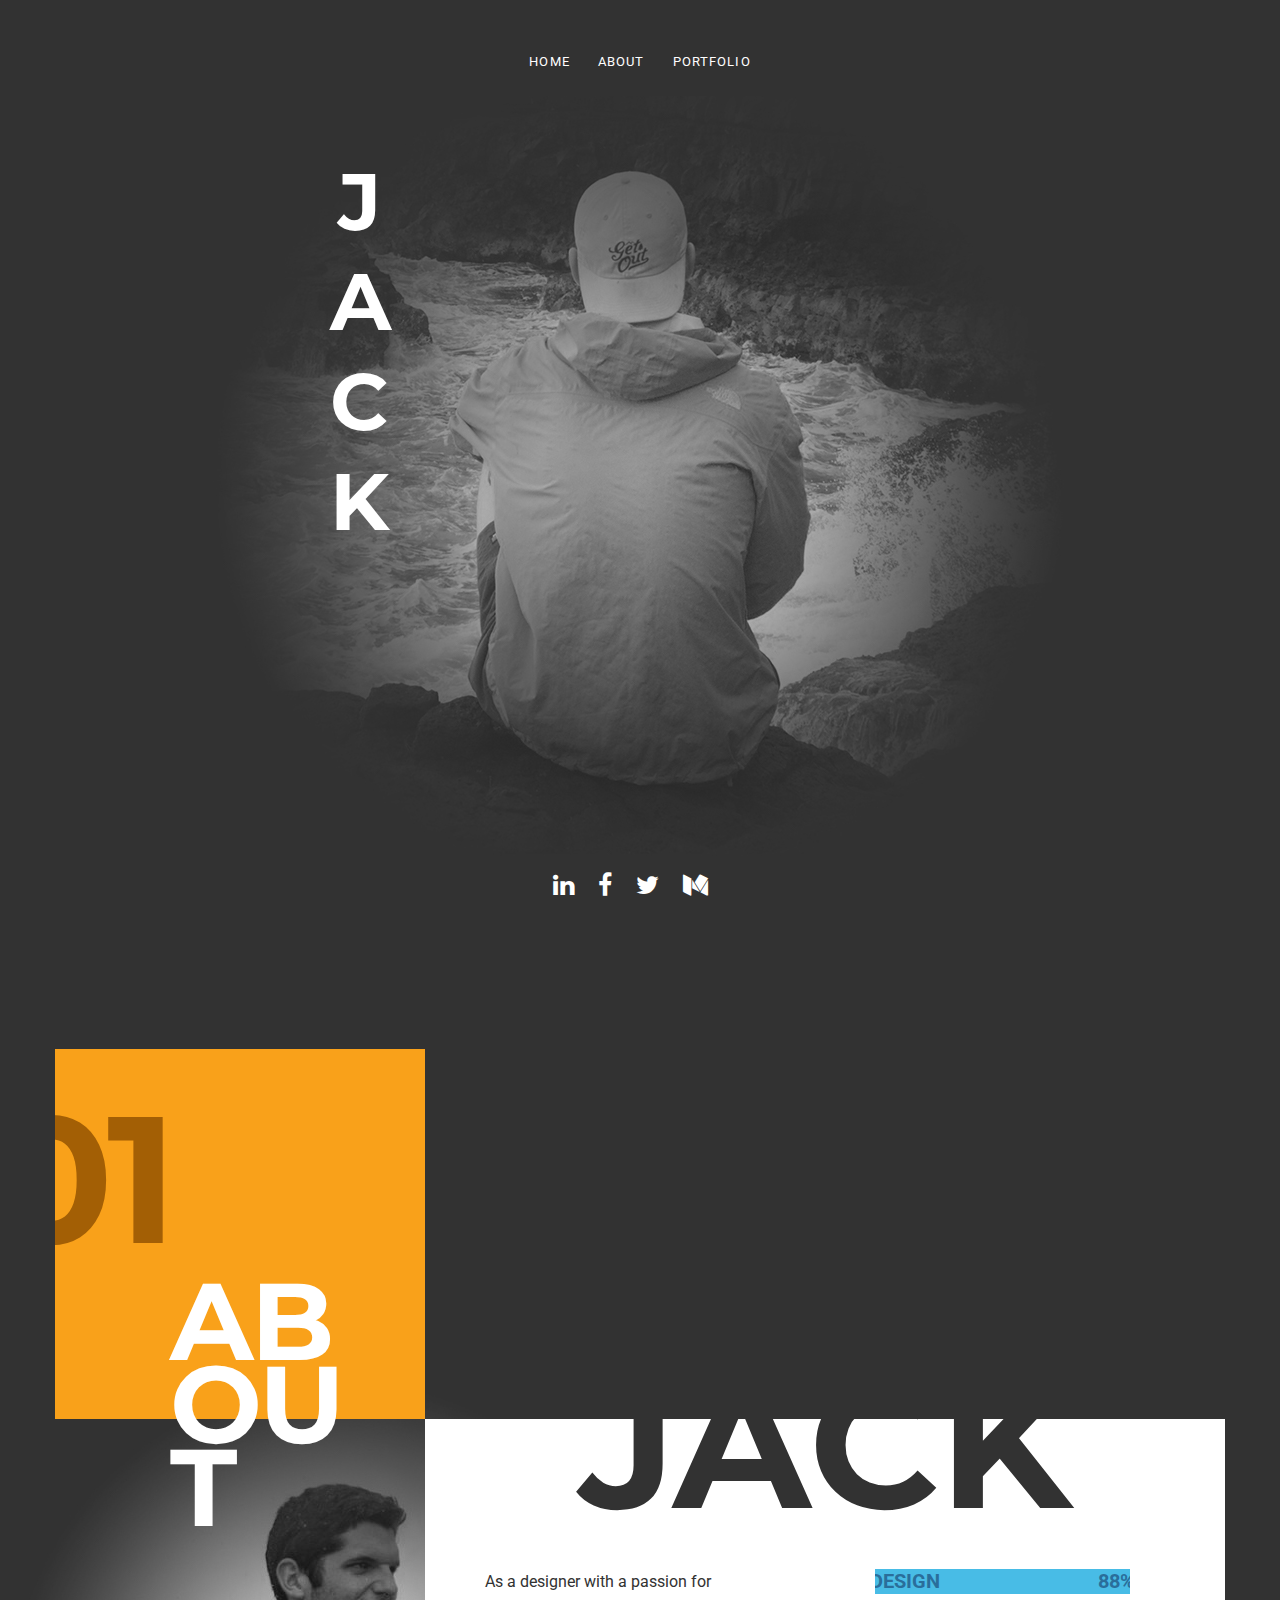
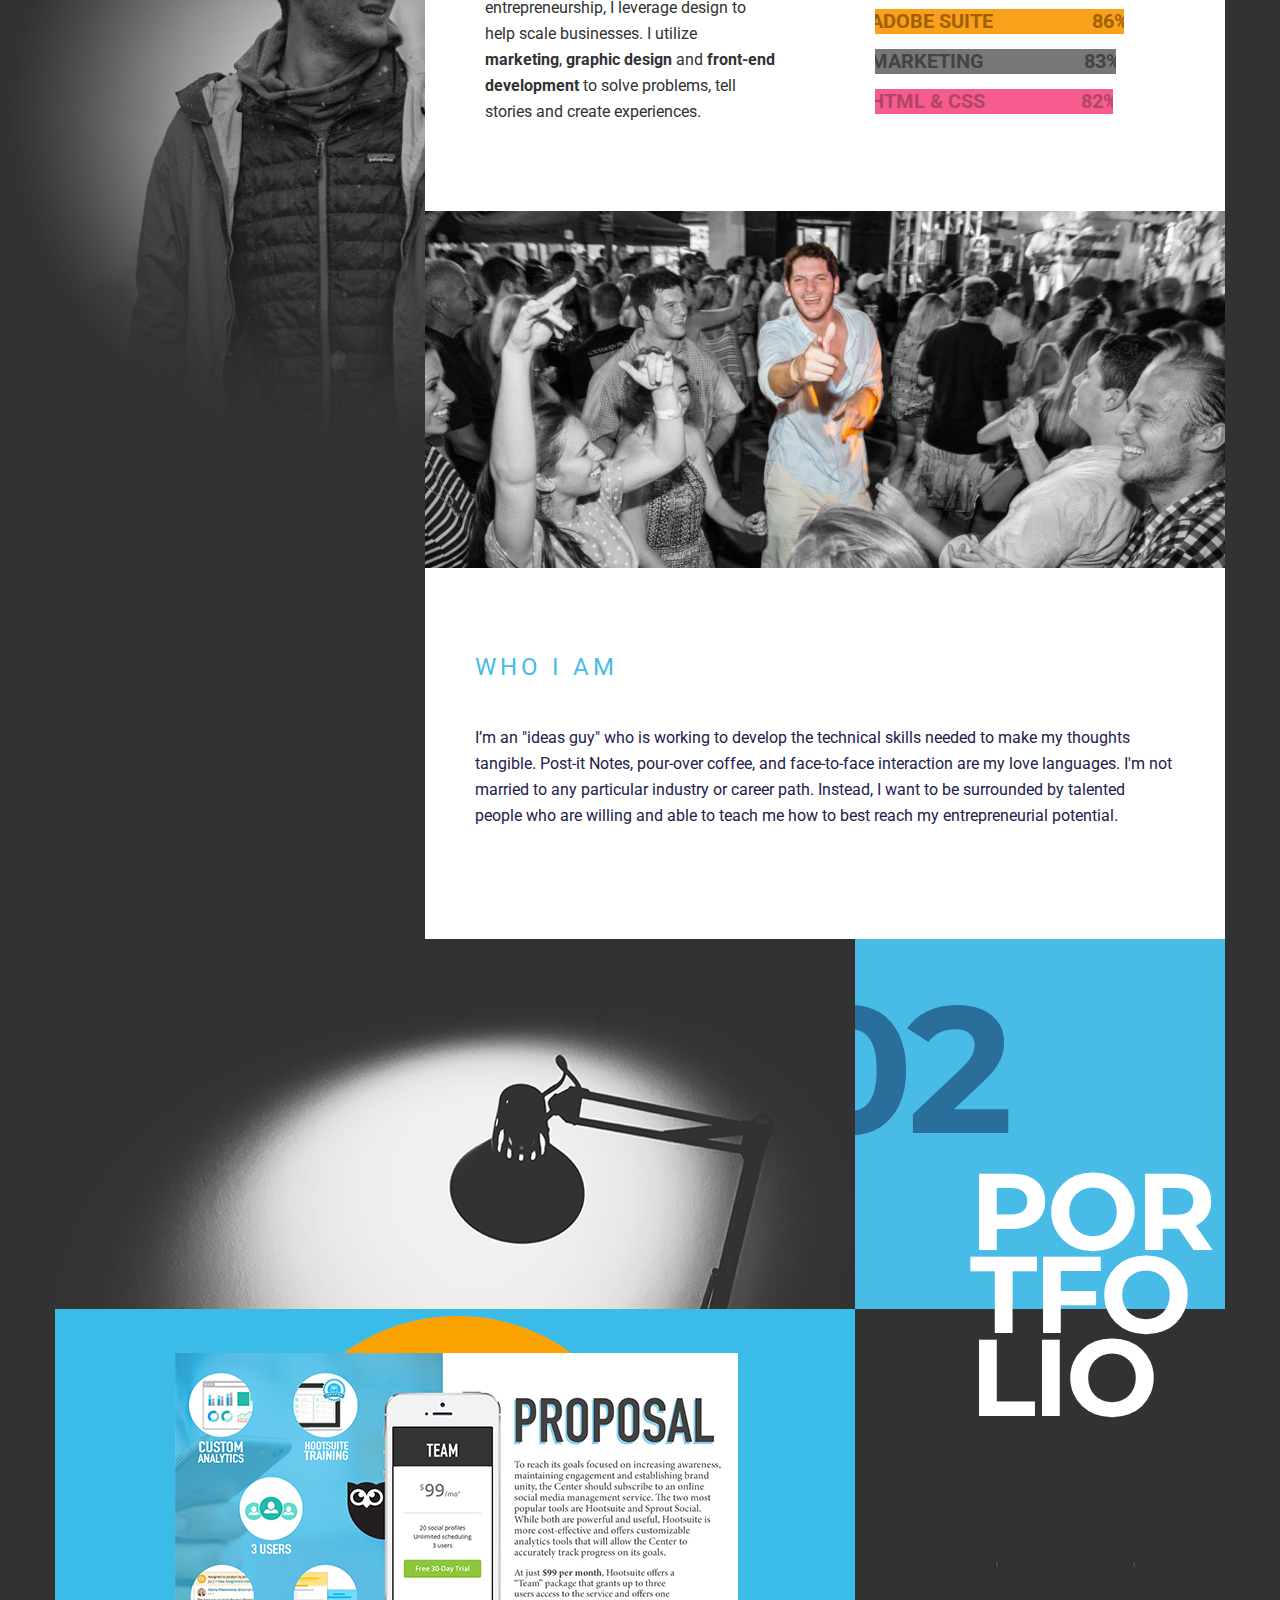
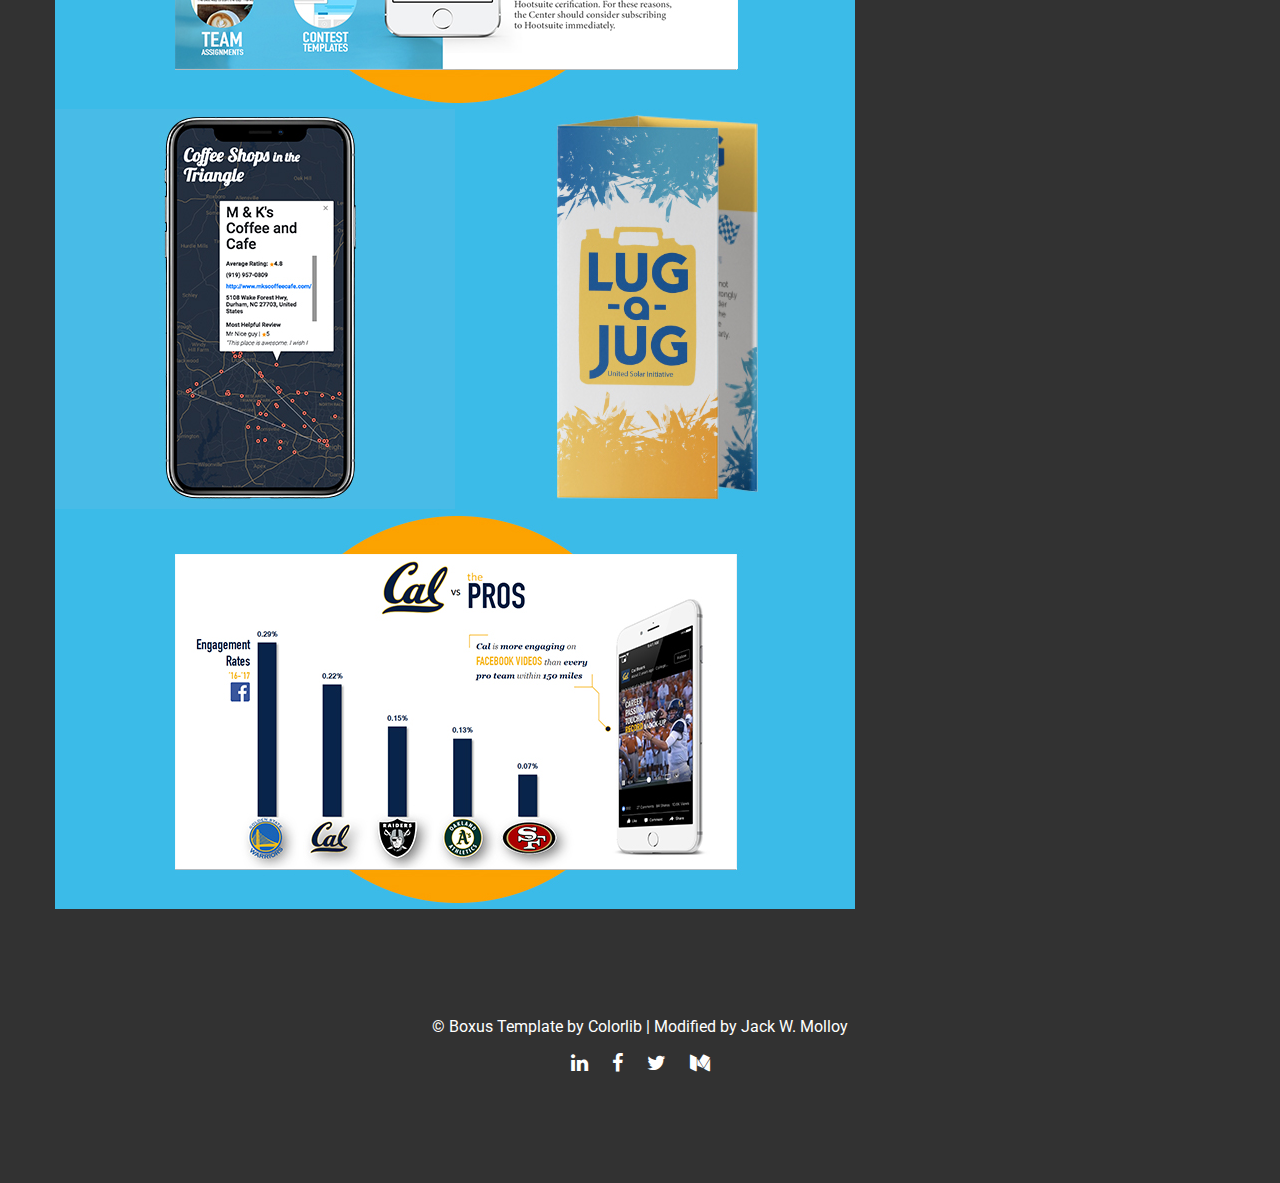
==== commit f194591f: "good enough" ====
--- a/index.html
+++ b/index.html
@@ -1,7 +1,7 @@
 <!DOCTYPE HTML>
 <html lang="en-US">
     <head>
-        <title>Jack Molloy Design</title>
+        <title>J A C K</title>
         <meta http-equiv="Content-Type" content="text/html; charset=UTF-8">
         <meta name="description" content="Template by Colorlib" />
         <meta name="keywords" content="HTML, CSS, JavaScript, PHP" />
@@ -569,7 +569,7 @@
             <div class="footer content-1170 center-relative">
                 <ul>
                     <li class="copyright-footer">
-                        © 2018 All rights reserved. | Boxus Template by <a href="https://colorlib.com" target="_blank">Colorlib</a>
+                        © Boxus Template by <a href="https://colorlib.com" target="_blank">Colorlib</a> | Modified by Jack W. Molloy
                     </li>
                     <li class="social-footer">
                       <a href="https://www.linkedin.com/in/jackwmolloy/" target="_blank"><span class="fa fa-linkedin"></span></a>
--- a/style.css
+++ b/style.css
@@ -429,7 +429,7 @@
 
 .main-menu.sm-clean a:hover
 {
-    color: #fff !important;
+    color: #48bce6 !important;
 }
 
 .sm-clean li.active a
